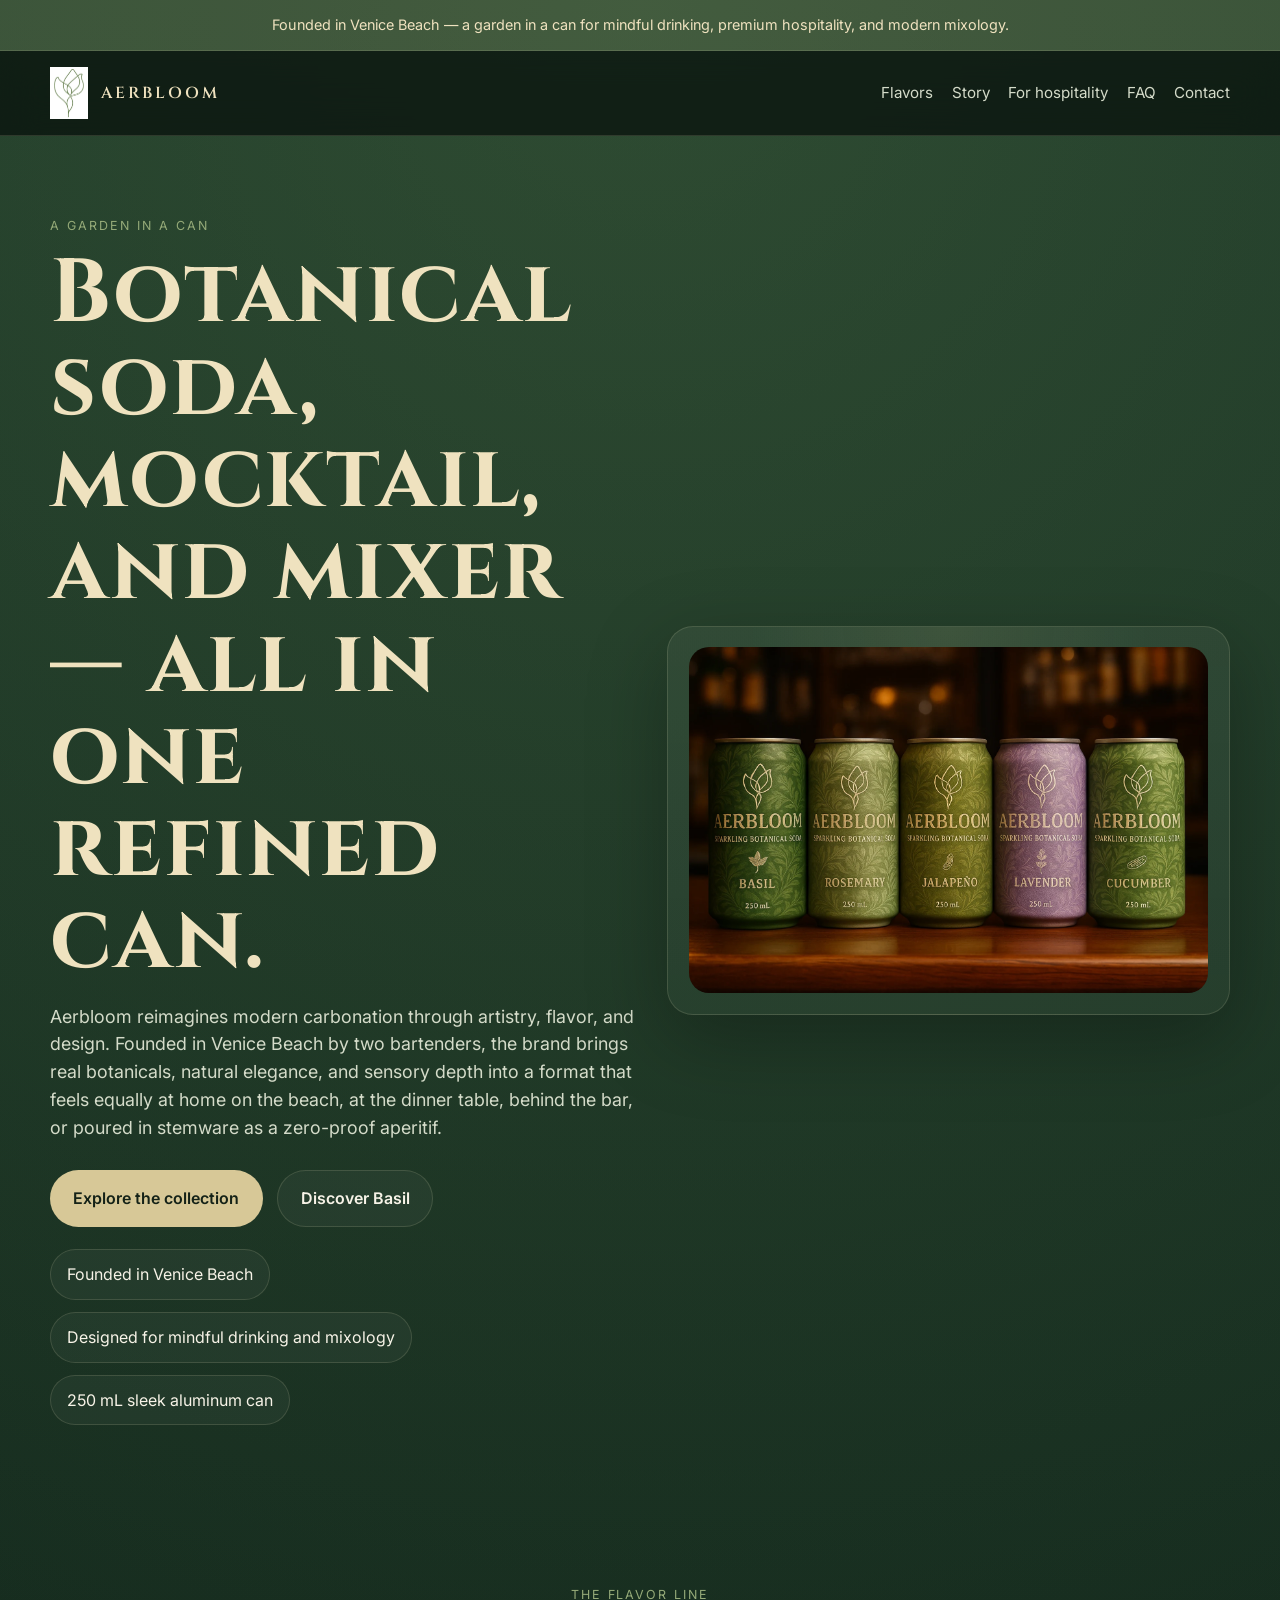
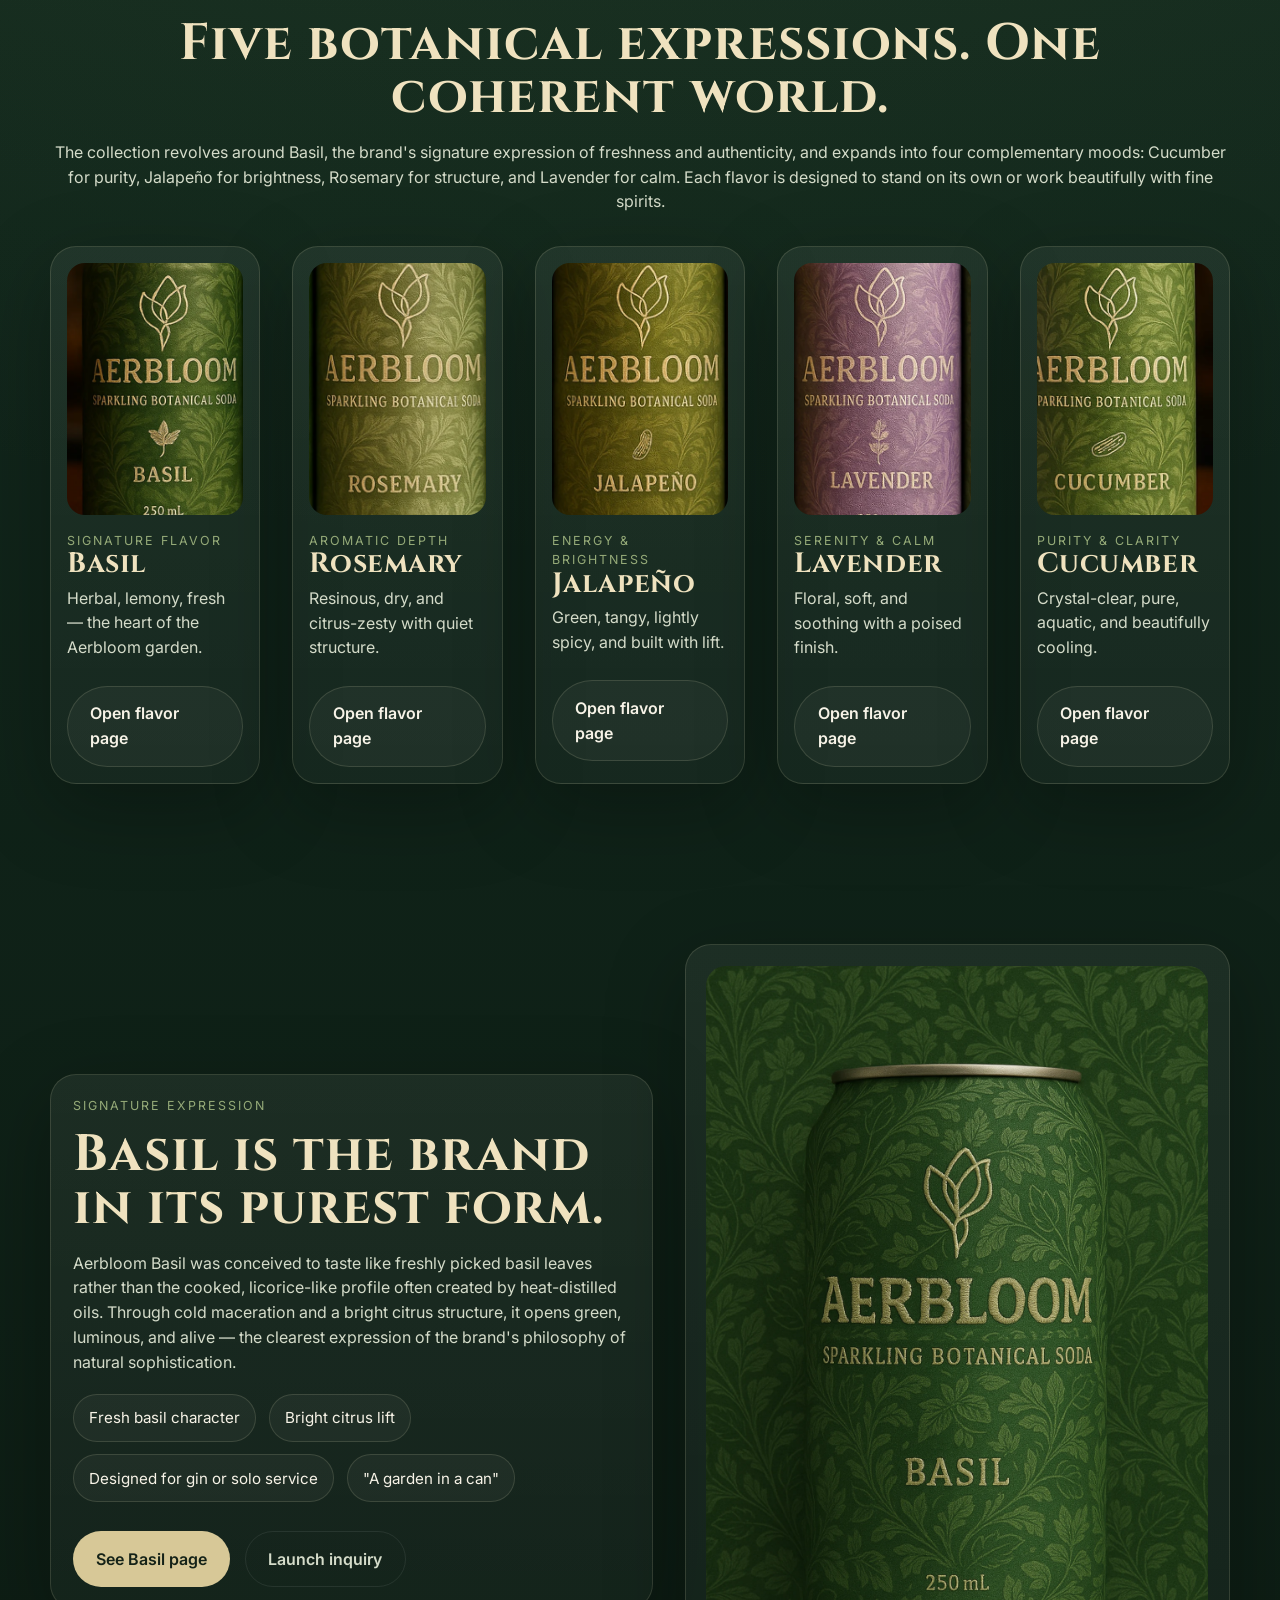
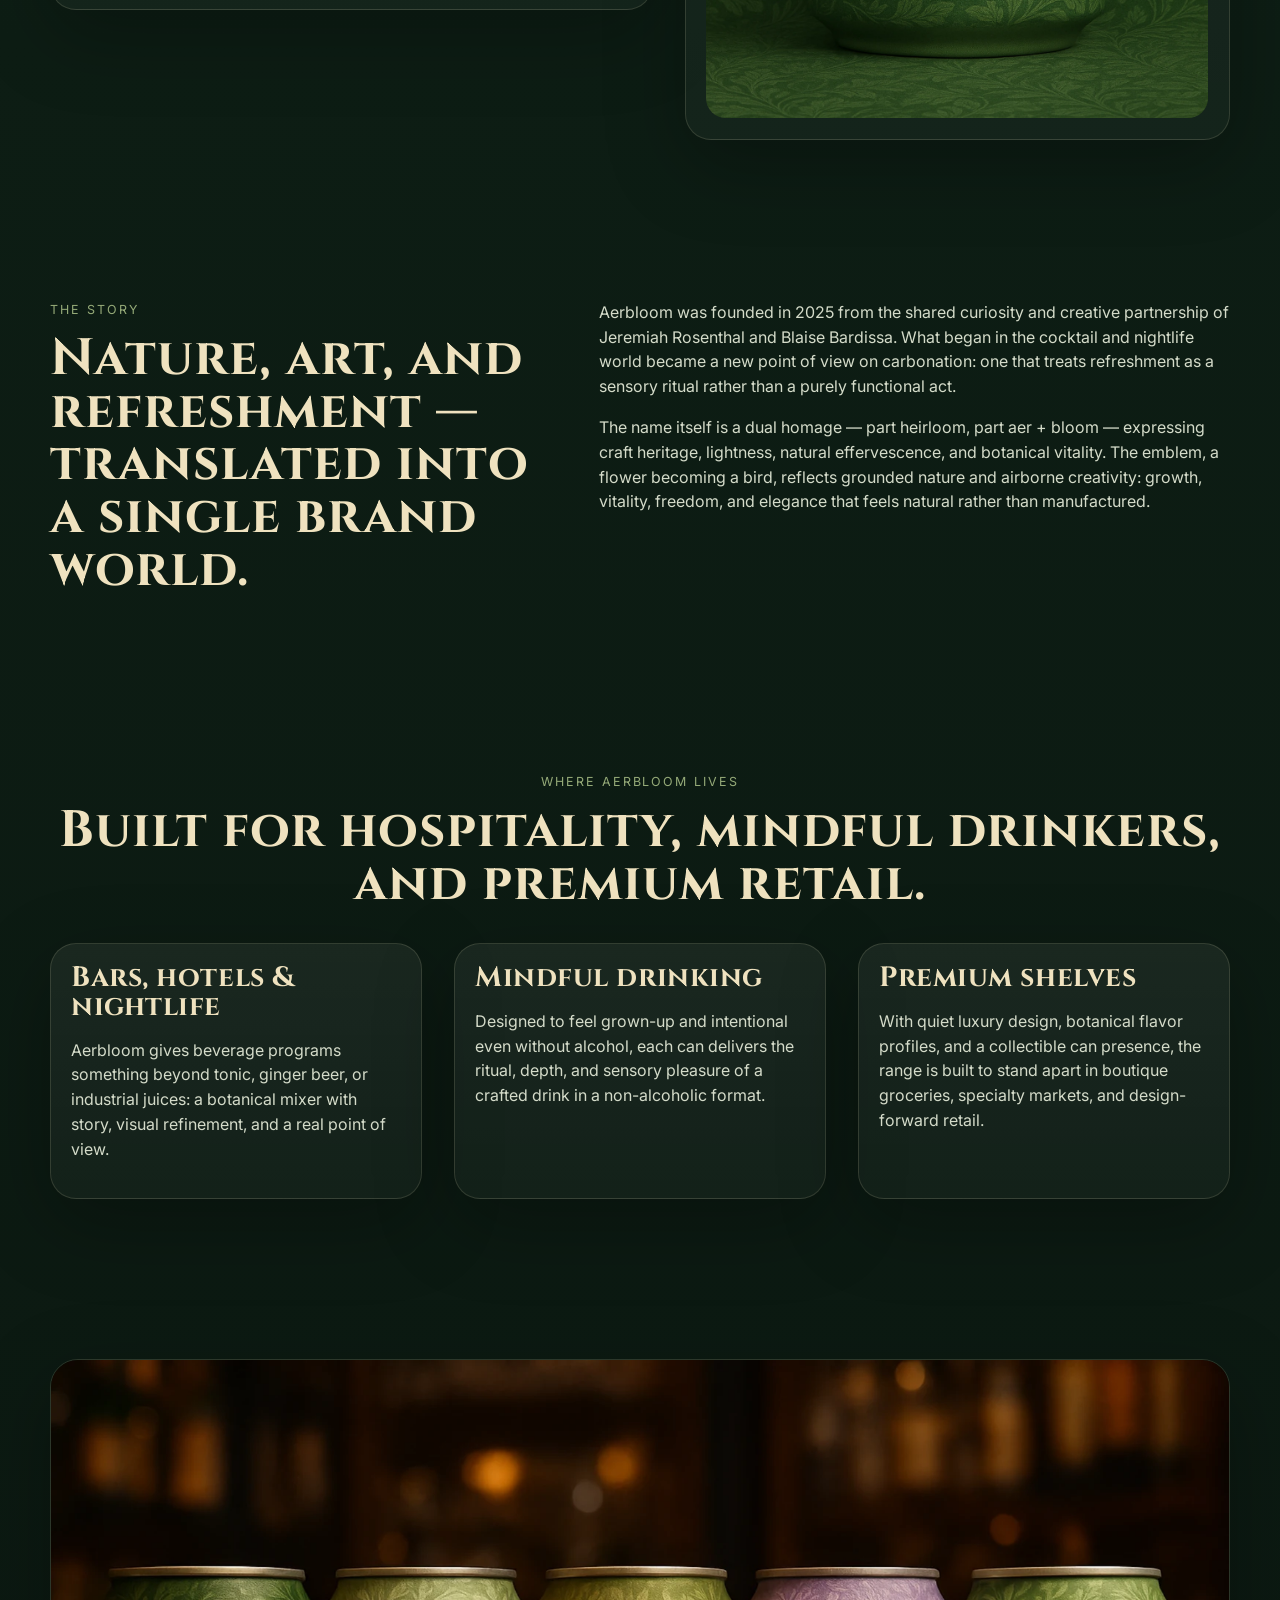
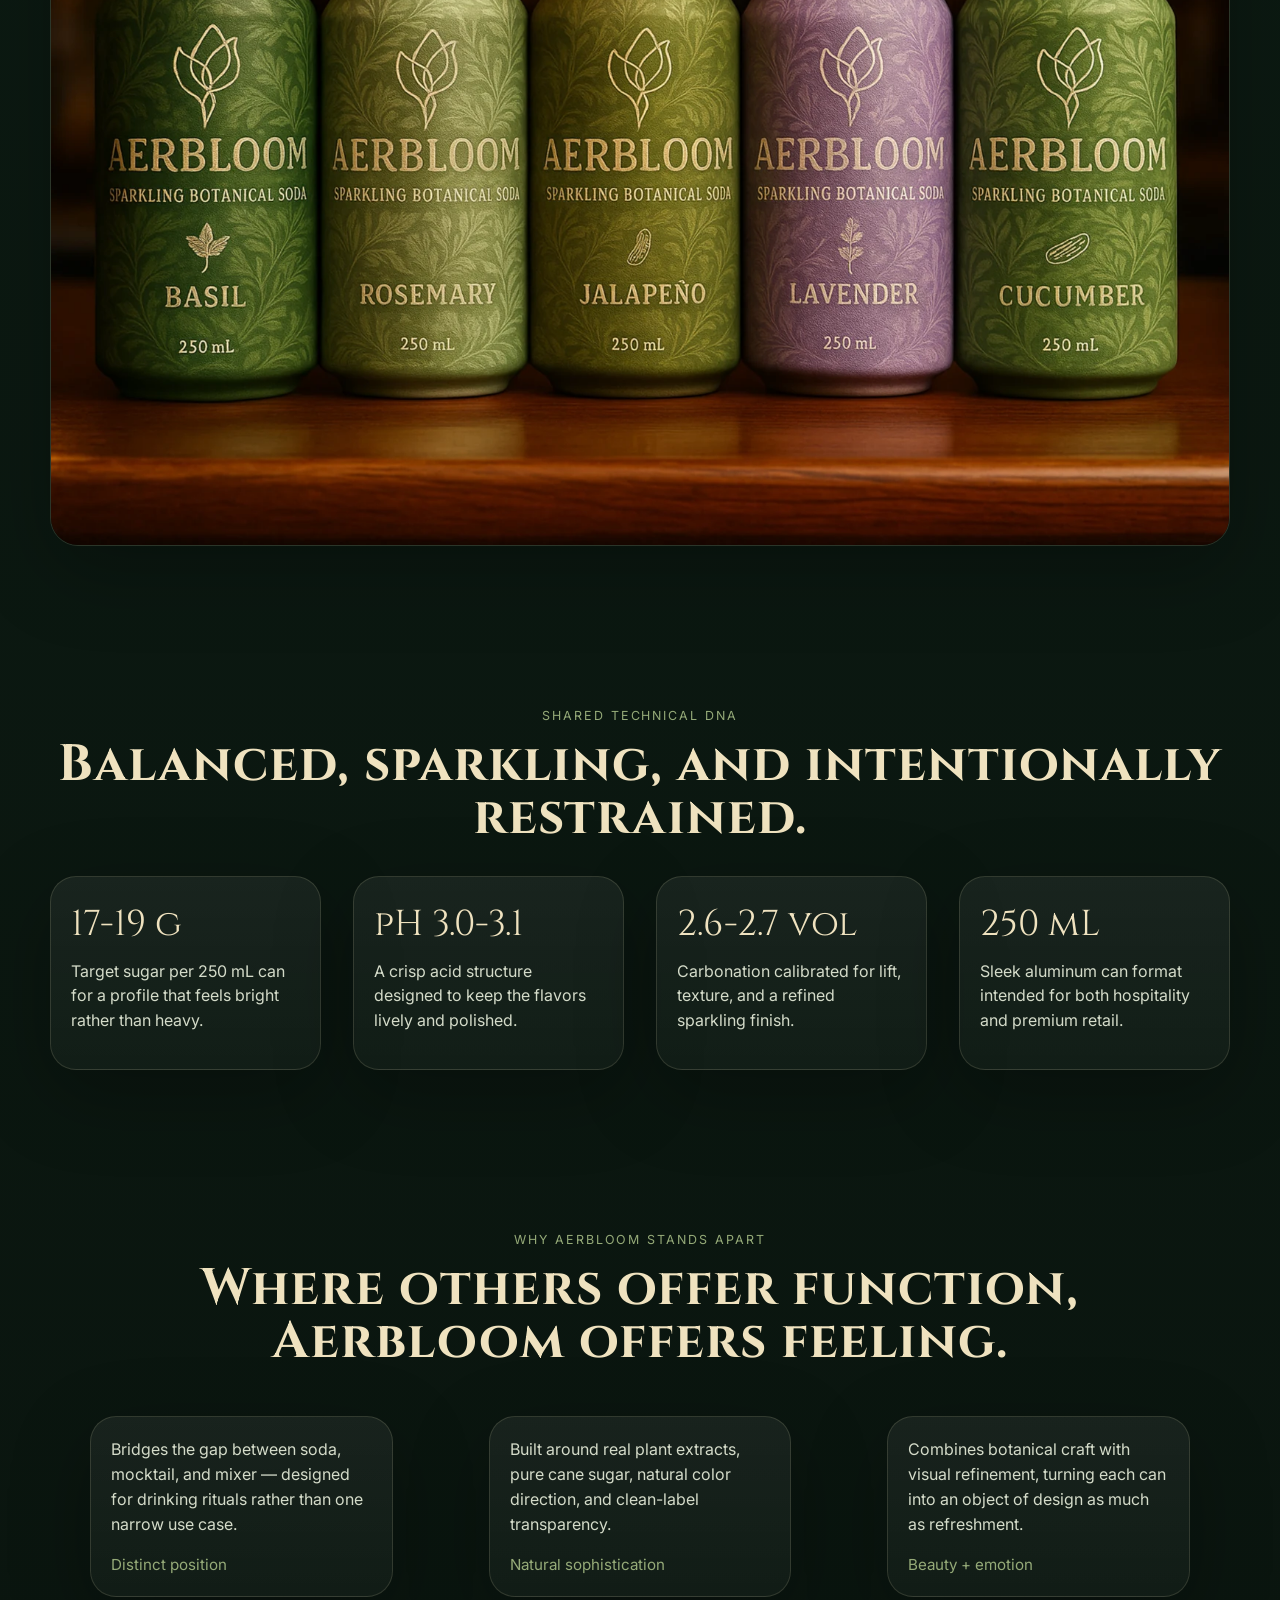
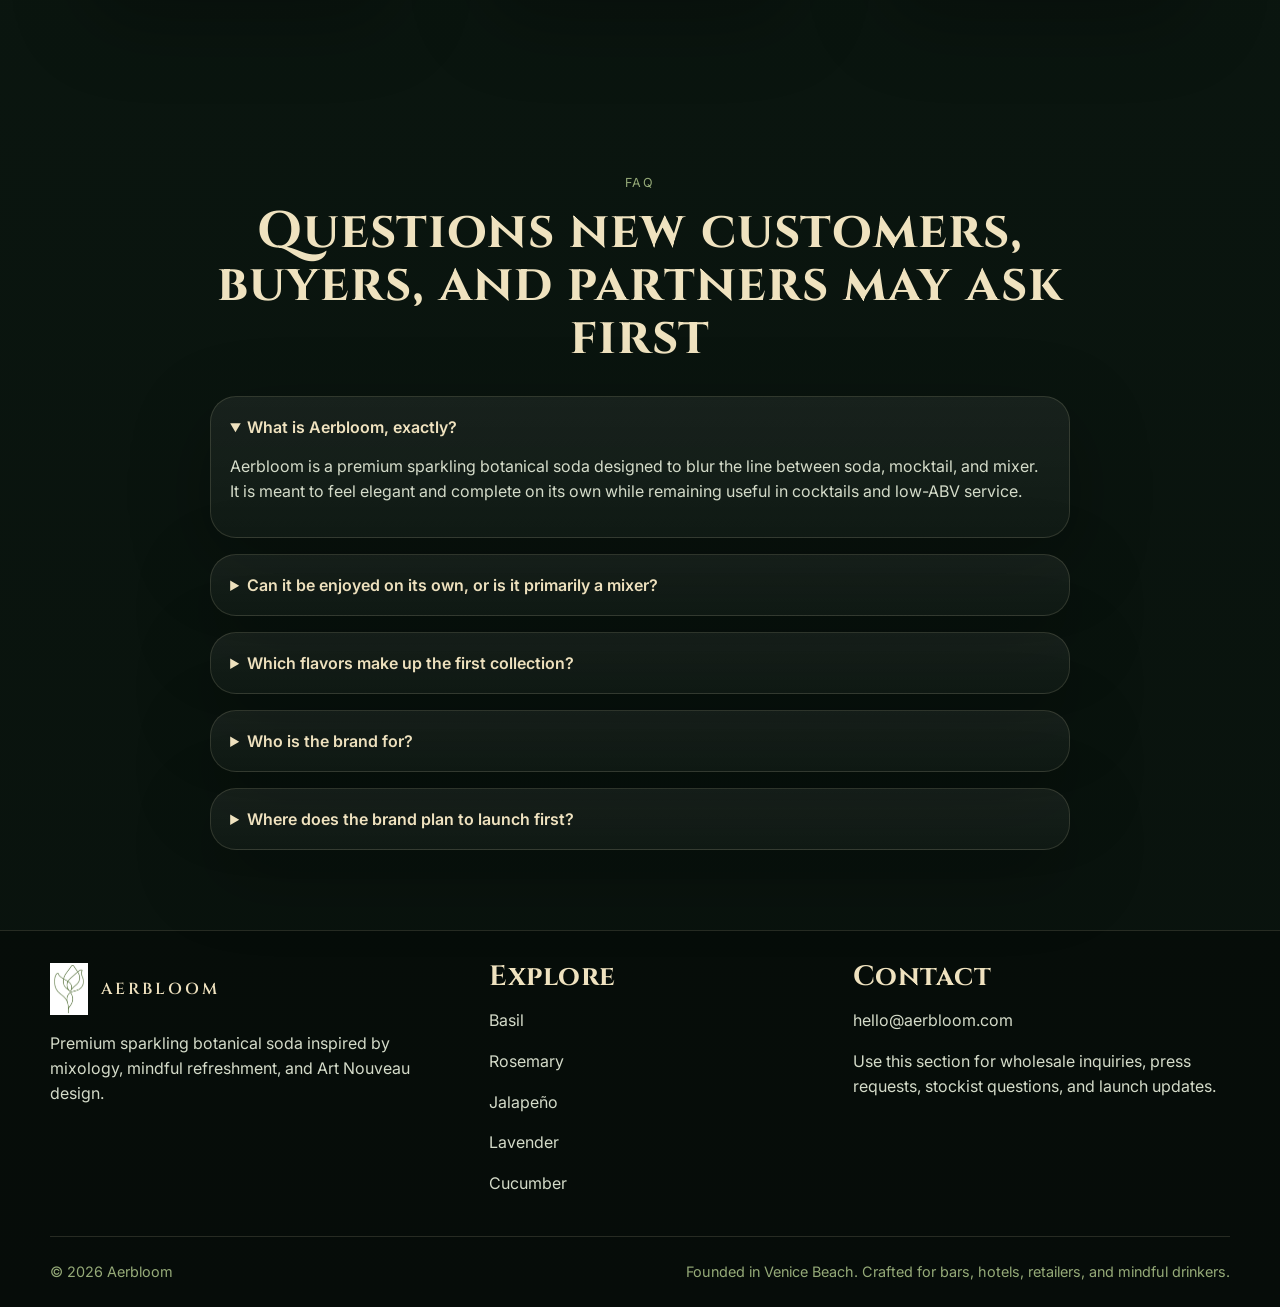
==== index.html @ cdc73c89 "Add files via upload" ====
<!DOCTYPE html>
<html lang="en">
<head>

  <meta charset="UTF-8" />
  <meta name="viewport" content="width=device-width, initial-scale=1.0" />
  <meta property="og:type" content="website" />
  <link rel="preconnect" href="https://fonts.googleapis.com">
  <link rel="preconnect" href="https://fonts.gstatic.com" crossorigin>
  <link href="https://fonts.googleapis.com/css2?family=Cinzel:wght@500;600;700&family=Inter:wght@400;500;600;700&display=swap" rel="stylesheet">
  <link rel="stylesheet" href="styles.css" />

  <title>Aerbloom — Premium Sparkling Botanical Soda</title>
  <meta name="description" content="Aerbloom is a premium botanical soda brand founded in Venice Beach, crafted to blur the line between soda, mocktail, and mixer." />
  <meta property="og:title" content="Aerbloom — Premium Sparkling Botanical Soda" />
  <meta property="og:description" content="A garden in a can: refined botanical soda for mindful drinking, elevated refreshment, and modern hospitality." />
  <meta property="og:image" content="assets/flavor-lineup.webp" />
</head>
<body>

<div class="announcement-bar">Founded in Venice Beach — a garden in a can for mindful drinking, premium hospitality, and modern mixology.</div>
<header class="site-header">
  <div class="container header-inner">
    <a class="brandmark" href="index.html" aria-label="Aerbloom home">
      <img src="assets/logo.webp" alt="Aerbloom logo" />
      <span>AERBLOOM</span>
    </a>
    <button class="mobile-toggle" aria-label="Open menu" aria-expanded="false">☰</button>
    <nav class="nav">
      <a href="index.html#collection">Flavors</a>
      <a href="index.html#story">Story</a>
      <a href="index.html#channels">For hospitality</a>
      <a href="index.html#faq">FAQ</a>
      <a href="index.html#contact">Contact</a>
    </nav>
  </div>
</header>

<main>
  <section class="hero-home section">
    <div class="container hero-home-grid">
      <div class="hero-copy">
        <p class="eyebrow">A Garden in a Can</p>
        <h1>Botanical soda, mocktail, and mixer — all in one refined can.</h1>
        <p class="lead">
          Aerbloom reimagines modern carbonation through artistry, flavor, and design. Founded in Venice Beach by two bartenders,
          the brand brings real botanicals, natural elegance, and sensory depth into a format that feels equally at home on the beach,
          at the dinner table, behind the bar, or poured in stemware as a zero-proof aperitif.
        </p>
        <div class="button-row">
          <a class="button button-primary" href="#collection">Explore the collection</a>
          <a class="button button-secondary" href="basil.html">Discover Basil</a>
        </div>
        <ul class="hero-pills">
          <li>Founded in Venice Beach</li>
          <li>Designed for mindful drinking and mixology</li>
          <li>250 mL sleek aluminum can</li>
        </ul>
      </div>
      <div class="image-shell soft">
        <img src="assets/flavor-lineup.webp" alt="Aerbloom can lineup" />
      </div>
    </div>
  </section>

  <section class="section" id="collection">
    <div class="container">
      <div class="section-heading center">
        <p class="eyebrow">The flavor line</p>
        <h2>Five botanical expressions. One coherent world.</h2>
        <p>
          The collection revolves around Basil, the brand's signature expression of freshness and authenticity, and expands into four complementary moods:
          Cucumber for purity, Jalapeño for brightness, Rosemary for structure, and Lavender for calm. Each flavor is designed to stand on its own or work beautifully with fine spirits.
        </p>
      </div>

      <div class="collection-grid">
        <article class="flavor-card">
          <img src="assets/basil-card.webp" alt="Aerbloom Basil can" />
          <div>
            <p class="kicker">Signature flavor</p>
            <h3>Basil</h3>
            <p>Herbal, lemony, fresh — the heart of the Aerbloom garden.</p>
          </div>
          <a class="button button-secondary" href="basil.html">Open flavor page</a>
        </article>
        <article class="flavor-card">
          <img src="assets/rosemary-card.webp" alt="Aerbloom Rosemary can" />
          <div>
            <p class="kicker">Aromatic depth</p>
            <h3>Rosemary</h3>
            <p>Resinous, dry, and citrus-zesty with quiet structure.</p>
          </div>
          <a class="button button-secondary" href="rosemary.html">Open flavor page</a>
        </article>
        <article class="flavor-card">
          <img src="assets/jalapeno-card.webp" alt="Aerbloom Jalapeño can" />
          <div>
            <p class="kicker">Energy & brightness</p>
            <h3>Jalapeño</h3>
            <p>Green, tangy, lightly spicy, and built with lift.</p>
          </div>
          <a class="button button-secondary" href="jalapeno.html">Open flavor page</a>
        </article>
        <article class="flavor-card">
          <img src="assets/lavender-card.webp" alt="Aerbloom Lavender can" />
          <div>
            <p class="kicker">Serenity & calm</p>
            <h3>Lavender</h3>
            <p>Floral, soft, and soothing with a poised finish.</p>
          </div>
          <a class="button button-secondary" href="lavender.html">Open flavor page</a>
        </article>
        <article class="flavor-card">
          <img src="assets/cucumber-card.webp" alt="Aerbloom Cucumber can" />
          <div>
            <p class="kicker">Purity & clarity</p>
            <h3>Cucumber</h3>
            <p>Crystal-clear, pure, aquatic, and beautifully cooling.</p>
          </div>
          <a class="button button-secondary" href="cucumber.html">Open flavor page</a>
        </article>
      </div>
    </div>
  </section>

  <section class="section">
    <div class="container showcase-grid">
      <div class="panel">
        <p class="eyebrow">Signature expression</p>
        <h2>Basil is the brand in its purest form.</h2>
        <p>
          Aerbloom Basil was conceived to taste like freshly picked basil leaves rather than the cooked, licorice-like profile often created by heat-distilled oils.
          Through cold maceration and a bright citrus structure, it opens green, luminous, and alive — the clearest expression of the brand's philosophy of natural sophistication.
        </p>
        <div class="inline-specs">
          <span>Fresh basil character</span>
          <span>Bright citrus lift</span>
          <span>Designed for gin or solo service</span>
          <span>"A garden in a can"</span>
        </div>
        <div class="button-row">
          <a class="button button-primary" href="basil.html">See Basil page</a>
          <a class="button button-tertiary" href="mailto:hello@aerbloom.com?subject=Aerbloom%20launch%20inquiry">Launch inquiry</a>
        </div>
      </div>
      <div class="image-shell">
        <img src="assets/basil-can.webp" alt="Aerbloom Basil can rendering" />
      </div>
    </div>
  </section>

  <section class="section" id="story">
    <div class="container story-grid">
      <div>
        <p class="eyebrow">The story</p>
        <h2>Nature, art, and refreshment — translated into a single brand world.</h2>
      </div>
      <div>
        <p>
          Aerbloom was founded in 2025 from the shared curiosity and creative partnership of Jeremiah Rosenthal and Blaise Bardissa.
          What began in the cocktail and nightlife world became a new point of view on carbonation: one that treats refreshment as a sensory ritual rather than a purely functional act.
        </p>
        <p>
          The name itself is a dual homage — part heirloom, part aer + bloom — expressing craft heritage, lightness, natural effervescence, and botanical vitality.
          The emblem, a flower becoming a bird, reflects grounded nature and airborne creativity: growth, vitality, freedom, and elegance that feels natural rather than manufactured.
        </p>
      </div>
    </div>
  </section>

  <section class="section" id="channels">
    <div class="container">
      <div class="section-heading center">
        <p class="eyebrow">Where Aerbloom lives</p>
        <h2>Built for hospitality, mindful drinkers, and premium retail.</h2>
      </div>
      <div class="callout-grid">
        <article class="note-card">
          <h3>Bars, hotels & nightlife</h3>
          <p>Aerbloom gives beverage programs something beyond tonic, ginger beer, or industrial juices: a botanical mixer with story, visual refinement, and a real point of view.</p>
        </article>
        <article class="note-card">
          <h3>Mindful drinking</h3>
          <p>Designed to feel grown-up and intentional even without alcohol, each can delivers the ritual, depth, and sensory pleasure of a crafted drink in a non-alcoholic format.</p>
        </article>
        <article class="note-card">
          <h3>Premium shelves</h3>
          <p>With quiet luxury design, botanical flavor profiles, and a collectible can presence, the range is built to stand apart in boutique groceries, specialty markets, and design-forward retail.</p>
        </article>
      </div>
    </div>
  </section>

  <section class="section">
    <div class="container">
      <div class="lineup-band">
        <img src="assets/flavor-lineup.webp" alt="Aerbloom lineup" />
      </div>
    </div>
  </section>

  <section class="section">
    <div class="container">
      <div class="section-heading center">
        <p class="eyebrow">Shared technical DNA</p>
        <h2>Balanced, sparkling, and intentionally restrained.</h2>
      </div>
      <div class="metrics-grid">
        <article class="metric-card">
          <span class="big">17-19 g</span>
          <p>Target sugar per 250 mL can for a profile that feels bright rather than heavy.</p>
        </article>
        <article class="metric-card">
          <span class="big">pH 3.0-3.1</span>
          <p>A crisp acid structure designed to keep the flavors lively and polished.</p>
        </article>
        <article class="metric-card">
          <span class="big">2.6-2.7 vol</span>
          <p>Carbonation calibrated for lift, texture, and a refined sparkling finish.</p>
        </article>
        <article class="metric-card">
          <span class="big">250 mL</span>
          <p>Sleek aluminum can format intended for both hospitality and premium retail.</p>
        </article>
      </div>
    </div>
  </section>

  <section class="section">
    <div class="container">
      <div class="section-heading center">
        <p class="eyebrow">Why Aerbloom stands apart</p>
        <h2>Where others offer function, Aerbloom offers feeling.</h2>
      </div>
      <div class="testimonial-grid">
        <blockquote class="quote-card">
          <p>Bridges the gap between soda, mocktail, and mixer — designed for drinking rituals rather than one narrow use case.</p>
          <footer>Distinct position</footer>
        </blockquote>
        <blockquote class="quote-card">
          <p>Built around real plant extracts, pure cane sugar, natural color direction, and clean-label transparency.</p>
          <footer>Natural sophistication</footer>
        </blockquote>
        <blockquote class="quote-card">
          <p>Combines botanical craft with visual refinement, turning each can into an object of design as much as refreshment.</p>
          <footer>Beauty + emotion</footer>
        </blockquote>
      </div>
    </div>
  </section>

  <section class="section" id="faq">
    <div class="container narrow">
      <div class="section-heading center">
        <p class="eyebrow">FAQ</p>
        <h2>Questions new customers, buyers, and partners may ask first</h2>
      </div>
      <div class="faq-list">
        <details open>
          <summary>What is Aerbloom, exactly?</summary>
          <p>Aerbloom is a premium sparkling botanical soda designed to blur the line between soda, mocktail, and mixer. It is meant to feel elegant and complete on its own while remaining useful in cocktails and low-ABV service.</p>
        </details>
        <details>
          <summary>Can it be enjoyed on its own, or is it primarily a mixer?</summary>
          <p>Both. The flavor line was intentionally developed for dual use: refreshing on its own as a grown-up soda and versatile enough to pair naturally with spirits in hospitality settings.</p>
        </details>
        <details>
          <summary>Which flavors make up the first collection?</summary>
          <p>The opening line centers on Basil and expands with Rosemary, Jalapeño, Lavender, and Cucumber — each one carrying a distinct mood while sharing the same botanical design language.</p>
        </details>
        <details>
          <summary>Who is the brand for?</summary>
          <p>Aerbloom was built for bars, hotels, restaurants, premium retailers, and consumers who want a non-alcoholic option with as much beauty, intention, and flavor depth as a crafted cocktail.</p>
        </details>
        <details>
          <summary>Where does the brand plan to launch first?</summary>
          <p>The initial focus is Los Angeles' coastal market — Venice, Santa Monica, and Marina del Rey — before expanding across California and then outward in a measured, hospitality-led way.</p>
        </details>
      </div>
    </div>
  </section>
</main>


<footer class="site-footer" id="contact">
  <div class="container footer-grid">
    <div>
      <a class="brandmark footer-brand" href="index.html">
        <img src="assets/logo.webp" alt="Aerbloom logo" />
        <span>AERBLOOM</span>
      </a>
      <p class="footer-copy">Premium sparkling botanical soda inspired by mixology, mindful refreshment, and Art Nouveau design.</p>
    </div>
    <div>
      <h3>Explore</h3>
      <p><a href="basil.html">Basil</a></p>
      <p><a href="rosemary.html">Rosemary</a></p>
      <p><a href="jalapeno.html">Jalapeño</a></p>
      <p><a href="lavender.html">Lavender</a></p>
      <p><a href="cucumber.html">Cucumber</a></p>
    </div>
    <div>
      <h3>Contact</h3>
      <p><a href="mailto:hello@aerbloom.com">hello@aerbloom.com</a></p>
      <p>Use this section for wholesale inquiries, press requests, stockist questions, and launch updates.</p>
    </div>
  </div>
  <div class="container footer-bottom">
    <span>© <span id="year"></span> Aerbloom</span>
    <span>Founded in Venice Beach. Crafted for bars, hotels, retailers, and mindful drinkers.</span>
  </div>
</footer>

<script src="script.js"></script>
</body>
</html>
---- styles.css ----
:root {
  --bg: #0d1d14;
  --bg-2: #163124;
  --bg-3: #1c3c2a;
  --surface: rgba(255, 255, 255, 0.05);
  --surface-2: rgba(255, 255, 255, 0.08);
  --line: rgba(227, 219, 183, 0.15);
  --gold: #d7c897;
  --gold-soft: #efe2bf;
  --text: #f7f3e7;
  --muted: #d4dbc9;
  --green-soft: #95aa78;
  --shadow: 0 24px 80px rgba(0, 0, 0, 0.28);
  --radius: 26px;
  --container: 1180px;
  --hero-glow: rgba(111, 146, 88, 0.28);
}

html { scroll-behavior: smooth; }
* { box-sizing: border-box; }
body {
  margin: 0;
  font-family: Inter, system-ui, -apple-system, BlinkMacSystemFont, "Segoe UI", sans-serif;
  color: var(--text);
  background:
    radial-gradient(circle at top, var(--hero-glow), transparent 28%),
    linear-gradient(180deg, var(--bg-2) 0%, var(--bg) 42%, #09120d 100%);
  line-height: 1.55;
}
img { display: block; max-width: 100%; }
a { color: inherit; text-decoration: none; }

.container {
  width: min(var(--container), calc(100% - 2rem));
  margin: 0 auto;
}
.narrow { width: min(860px, calc(100% - 2rem)); }
.section { padding: 5rem 0; }
.section-heading { margin-bottom: 2rem; }
.center { text-align: center; }
.eyebrow,
.kicker {
  text-transform: uppercase;
  letter-spacing: 0.16em;
  font-size: 0.78rem;
  color: var(--green-soft);
  margin: 0 0 0.85rem;
}
h1, h2, h3, h4 {
  font-family: "Cinzel", Georgia, serif;
  line-height: 1.03;
  letter-spacing: 0.02em;
  color: var(--gold-soft);
  margin: 0 0 1rem;
}
h1 { font-size: clamp(3.5rem, 7vw, 6rem); }
h2 { font-size: clamp(2.2rem, 4vw, 3.7rem); }
h3 { font-size: 1.75rem; }
h4 { font-size: 1.2rem; }
p { margin: 0 0 1rem; color: var(--muted); }
ul { padding-left: 1.2rem; }
li { color: var(--muted); }

.announcement-bar {
  background: rgba(215, 200, 151, 0.12);
  color: var(--gold-soft);
  text-align: center;
  padding: 0.85rem 1rem;
  border-bottom: 1px solid var(--line);
  font-size: 0.9rem;
}
.site-header {
  position: sticky;
  top: 0;
  z-index: 50;
  border-bottom: 1px solid var(--line);
  background: rgba(8, 16, 12, 0.72);
  backdrop-filter: blur(18px);
}
.header-inner {
  display: flex;
  align-items: center;
  justify-content: space-between;
  gap: 1rem;
  padding: 1rem 0;
}
.brandmark {
  display: inline-flex;
  align-items: center;
  gap: 0.8rem;
  color: var(--gold-soft);
  font-weight: 600;
  letter-spacing: 0.18em;
}
.brandmark span {
  font-family: "Cinzel", Georgia, serif;
  text-transform: uppercase;
  font-size: 1rem;
  line-height: 1;
}
.brandmark img {
  width: 38px;
  height: 52px;
  object-fit: contain;
}
.nav {
  display: flex;
  align-items: center;
  gap: 1.15rem;
}
.nav a {
  color: var(--muted);
  font-size: 0.95rem;
}
.nav a:hover { color: var(--gold-soft); }
.mobile-toggle {
  display: none;
  background: transparent;
  border: 1px solid var(--line);
  color: var(--gold-soft);
  border-radius: 999px;
  padding: 0.55rem 0.85rem;
  font-size: 1rem;
}

.button {
  display: inline-flex;
  align-items: center;
  justify-content: center;
  padding: 0.92rem 1.4rem;
  min-height: 48px;
  border-radius: 999px;
  font-weight: 600;
  border: 1px solid transparent;
  transition: transform 160ms ease, background 160ms ease, border-color 160ms ease;
}
.button:hover { transform: translateY(-1px); }
.button-primary {
  background: var(--gold);
  color: #142217;
}
.button-secondary {
  background: rgba(255,255,255,0.04);
  border-color: var(--line);
  color: var(--text);
}
.button-tertiary {
  background: transparent;
  border-color: rgba(255,255,255,0.08);
  color: var(--muted);
}
.button-row {
  display: flex;
  flex-wrap: wrap;
  gap: 0.9rem;
  margin-top: 1.8rem;
}

.hero-home {
  min-height: calc(100vh - 134px);
  display: grid;
  align-items: center;
}
.hero-home-grid,
.split-grid,
.story-grid,
.footer-grid,
.flavor-hero-grid,
.callout-grid,
.collection-grid,
.metrics-grid,
.detail-grid,
.ritual-grid {
  display: grid;
  gap: 2rem;
}
.hero-home-grid {
  grid-template-columns: 1.02fr 0.98fr;
  align-items: center;
}
.hero-copy .lead {
  font-size: 1.12rem;
  max-width: 45rem;
}
.hero-pills {
  list-style: none;
  padding: 0;
  margin: 1.4rem 0 0;
  display: flex;
  flex-wrap: wrap;
  gap: 0.75rem;
}
.hero-pills li {
  padding: 0.75rem 1rem;
  border-radius: 999px;
  border: 1px solid var(--line);
  background: rgba(255,255,255,0.04);
  color: var(--text);
  list-style: none;
}
.image-shell,
.panel,
.flavor-card,
.metric-card,
.quote-card,
.faq-list details,
.note-card,
.ritual-card,
.tone-card,
.collection-promo,
.flavor-summary-card {
  border: 1px solid var(--line);
  background: linear-gradient(180deg, rgba(255,255,255,0.06), rgba(255,255,255,0.03));
  box-shadow: var(--shadow);
  border-radius: var(--radius);
}
.image-shell { padding: 1.3rem; }
.image-shell img { margin: 0 auto; border-radius: 20px; }
.image-shell.soft {
  background:
    radial-gradient(circle at top, rgba(226, 205, 140, 0.08), transparent 42%),
    linear-gradient(180deg, rgba(255,255,255,0.05), rgba(255,255,255,0.03));
}
.collection-grid { grid-template-columns: repeat(5, 1fr); }
.flavor-card {
  padding: 1rem;
  display: flex;
  flex-direction: column;
  gap: 1rem;
}
.flavor-card img {
  width: 100%;
  aspect-ratio: 7 / 10;
  object-fit: cover;
  border-radius: 18px;
}
.flavor-card h3 { margin-bottom: 0.4rem; }
.flavor-card p { margin-bottom: 0; }
.flavor-card .button { width: 100%; margin-top: 0.6rem; }

.showcase-grid {
  display: grid;
  grid-template-columns: 1.05fr 0.95fr;
  gap: 2rem;
  align-items: center;
}
.inline-specs {
  display: flex;
  flex-wrap: wrap;
  gap: 0.8rem;
  margin-top: 1.2rem;
}
.inline-specs span {
  border: 1px solid var(--line);
  border-radius: 999px;
  padding: 0.7rem 0.95rem;
  background: rgba(255,255,255,0.04);
  color: var(--text);
  font-size: 0.95rem;
}
.panel { padding: 1.35rem; }

.lineup-band {
  overflow: hidden;
  border-radius: 28px;
  border: 1px solid var(--line);
  box-shadow: var(--shadow);
}
.lineup-band img {
  width: 100%;
  height: auto;
}
.story-grid {
  grid-template-columns: 0.9fr 1.1fr;
}
.callout-grid {
  grid-template-columns: repeat(3, 1fr);
}
.note-card,
.metric-card,
.quote-card,
.ritual-card,
.tone-card,
.flavor-summary-card { padding: 1.25rem; }

.metrics-grid {
  grid-template-columns: repeat(4, 1fr);
}
.metric-card .big {
  font-size: 2.25rem;
  color: var(--gold-soft);
  font-family: "Cinzel", Georgia, serif;
  display: block;
  margin-bottom: 0.35rem;
}
.testimonial-grid {
  display: grid;
  grid-template-columns: repeat(3, 1fr);
  gap: 1rem;
}
.quote-card footer {
  margin-top: 1rem;
  color: var(--green-soft);
  font-size: 0.95rem;
}

.faq-list { display: grid; gap: 1rem; }
.faq-list details { padding: 1.1rem 1.2rem; }
.faq-list summary {
  cursor: pointer;
  color: var(--gold-soft);
  font-weight: 600;
}
.faq-list details p { margin-top: 0.9rem; }

.site-footer {
  padding: 2rem 0 1.5rem;
  border-top: 1px solid var(--line);
  background: rgba(5, 10, 8, 0.7);
}
.footer-grid {
  grid-template-columns: 1.1fr 0.9fr 1fr;
  gap: 1.5rem;
}
.footer-brand { margin-bottom: 1rem; }
.footer-copy { max-width: 30rem; }
.footer-bottom {
  margin-top: 1.5rem;
  padding-top: 1.5rem;
  border-top: 1px solid var(--line);
  display: flex;
  justify-content: space-between;
  gap: 1rem;
  color: var(--green-soft);
  font-size: 0.9rem;
}

.flavor-hero {
  padding-top: 3rem;
}
.flavor-hero-grid {
  grid-template-columns: 0.96fr 1.04fr;
  align-items: center;
}
.flavor-hero-copy .lead { font-size: 1.08rem; }
.breadcrumbs {
  display: inline-flex;
  gap: 0.6rem;
  color: var(--green-soft);
  font-size: 0.9rem;
  margin-bottom: 1rem;
}
.breadcrumbs a:hover { color: var(--gold-soft); }

.stats-row {
  display: flex;
  flex-wrap: wrap;
  gap: 0.8rem;
  margin: 1.4rem 0;
}
.stats-row span {
  padding: 0.7rem 0.95rem;
  border-radius: 999px;
  border: 1px solid var(--line);
  background: rgba(255,255,255,0.04);
}
.detail-grid {
  grid-template-columns: repeat(2, 1fr);
}
.ritual-grid {
  grid-template-columns: repeat(3, 1fr);
}
.collection-promo {
  padding: 1.5rem;
  display: grid;
  grid-template-columns: 0.95fr 1.05fr;
  gap: 1.5rem;
  align-items: center;
}
.collection-promo img {
  width: 100%;
  border-radius: 20px;
}
.back-link {
  display: inline-flex;
  align-items: center;
  gap: 0.5rem;
  color: var(--green-soft);
  margin-bottom: 1rem;
}

.flavor-basil {
  --hero-glow: rgba(102, 141, 82, 0.24);
}
.flavor-rosemary {
  --hero-glow: rgba(153, 168, 123, 0.24);
}
.flavor-jalapeno {
  --hero-glow: rgba(151, 167, 69, 0.26);
}
.flavor-lavender {
  --hero-glow: rgba(161, 120, 174, 0.24);
}
.flavor-cucumber {
  --hero-glow: rgba(160, 177, 118, 0.24);
}

@media (max-width: 1100px) {
  .collection-grid { grid-template-columns: repeat(3, 1fr); }
  .hero-home-grid,
  .showcase-grid,
  .story-grid,
  .flavor-hero-grid,
  .collection-promo,
  .footer-grid {
    grid-template-columns: 1fr;
  }
  .metrics-grid { grid-template-columns: repeat(2, 1fr); }
  .callout-grid, .testimonial-grid, .ritual-grid { grid-template-columns: 1fr; }
}
@media (max-width: 900px) {
  .detail-grid { grid-template-columns: 1fr; }
}
@media (max-width: 720px) {
  .section { padding: 4rem 0; }
  .mobile-toggle { display: inline-flex; }
  .nav {
    position: absolute;
    top: calc(100% + 1px);
    left: 1rem;
    right: 1rem;
    flex-direction: column;
    align-items: flex-start;
    gap: 0.9rem;
    display: none;
    padding: 1rem;
    border: 1px solid var(--line);
    border-radius: 20px;
    background: rgba(8, 16, 12, 0.98);
  }
  .nav.open { display: flex; }
  .collection-grid,
  .metrics-grid { grid-template-columns: 1fr; }
  .brandmark span { font-size: 0.95rem; }
  .footer-bottom { flex-direction: column; }
}
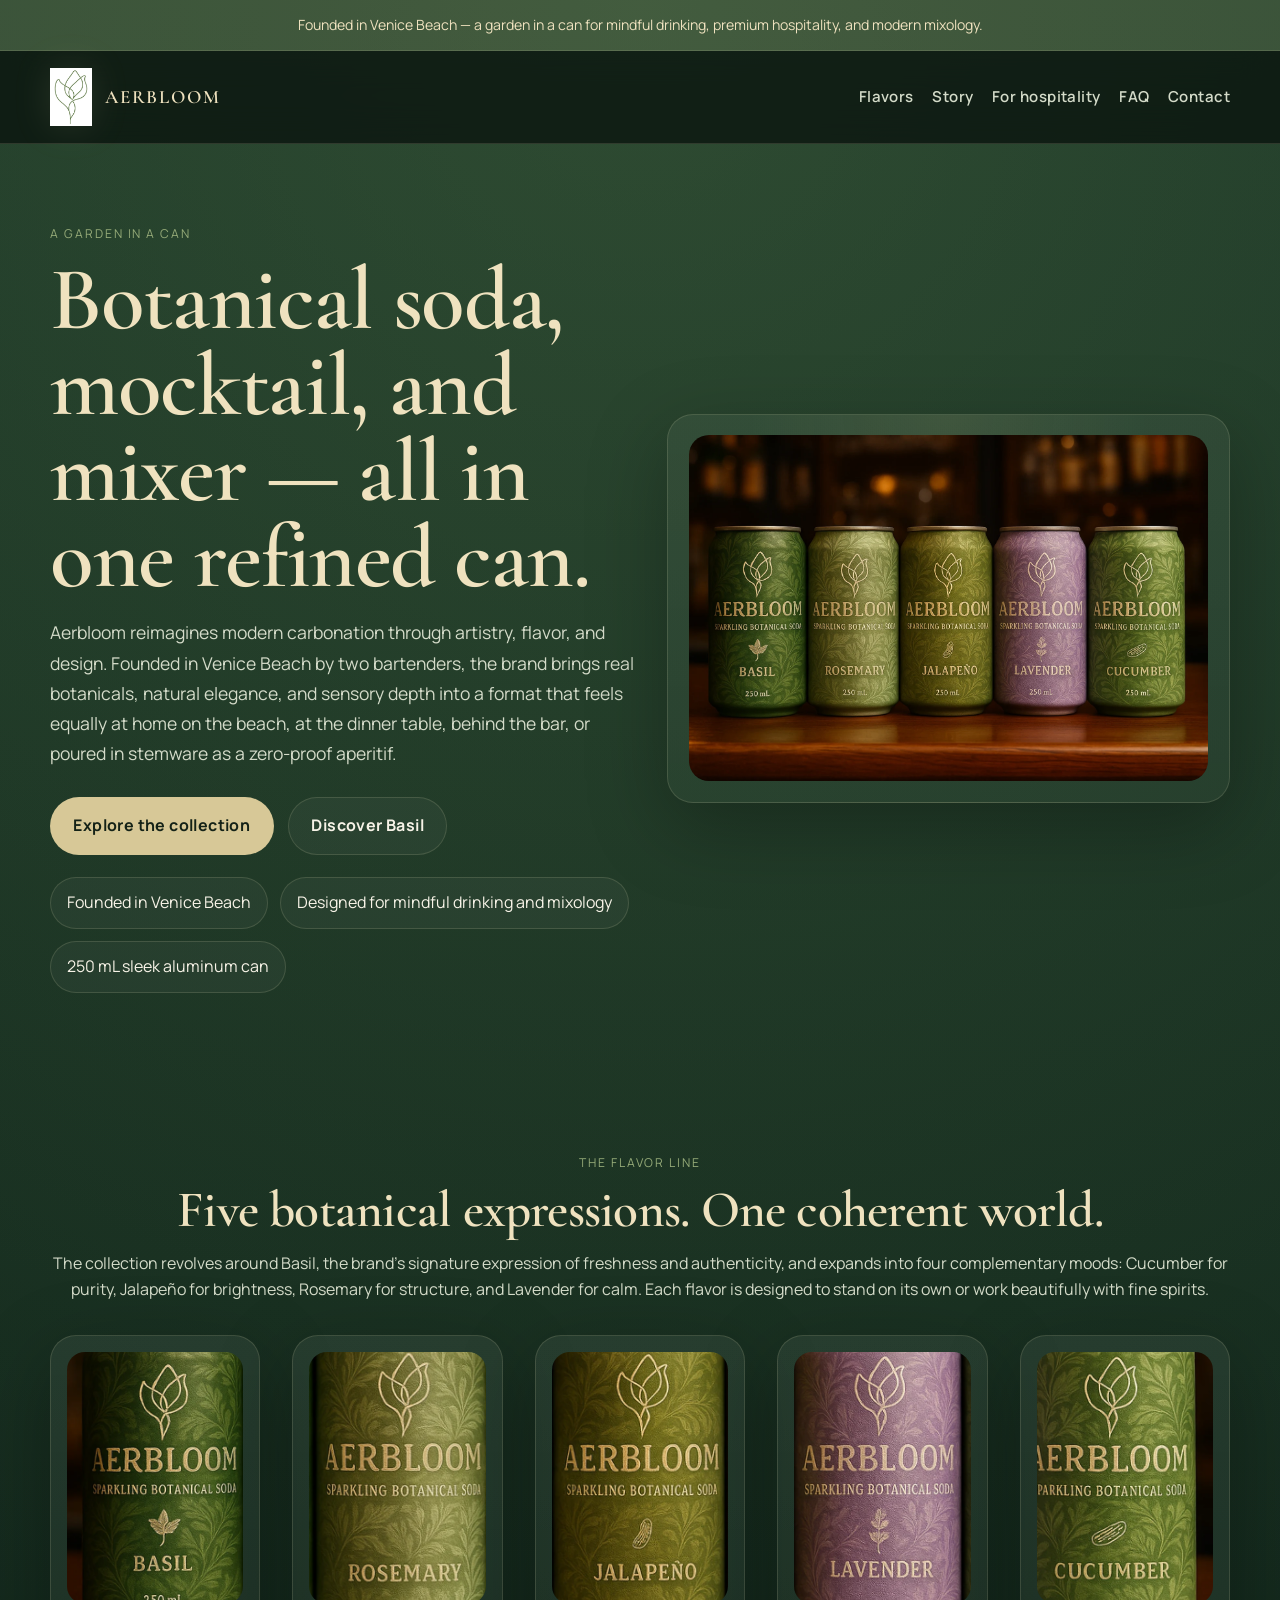
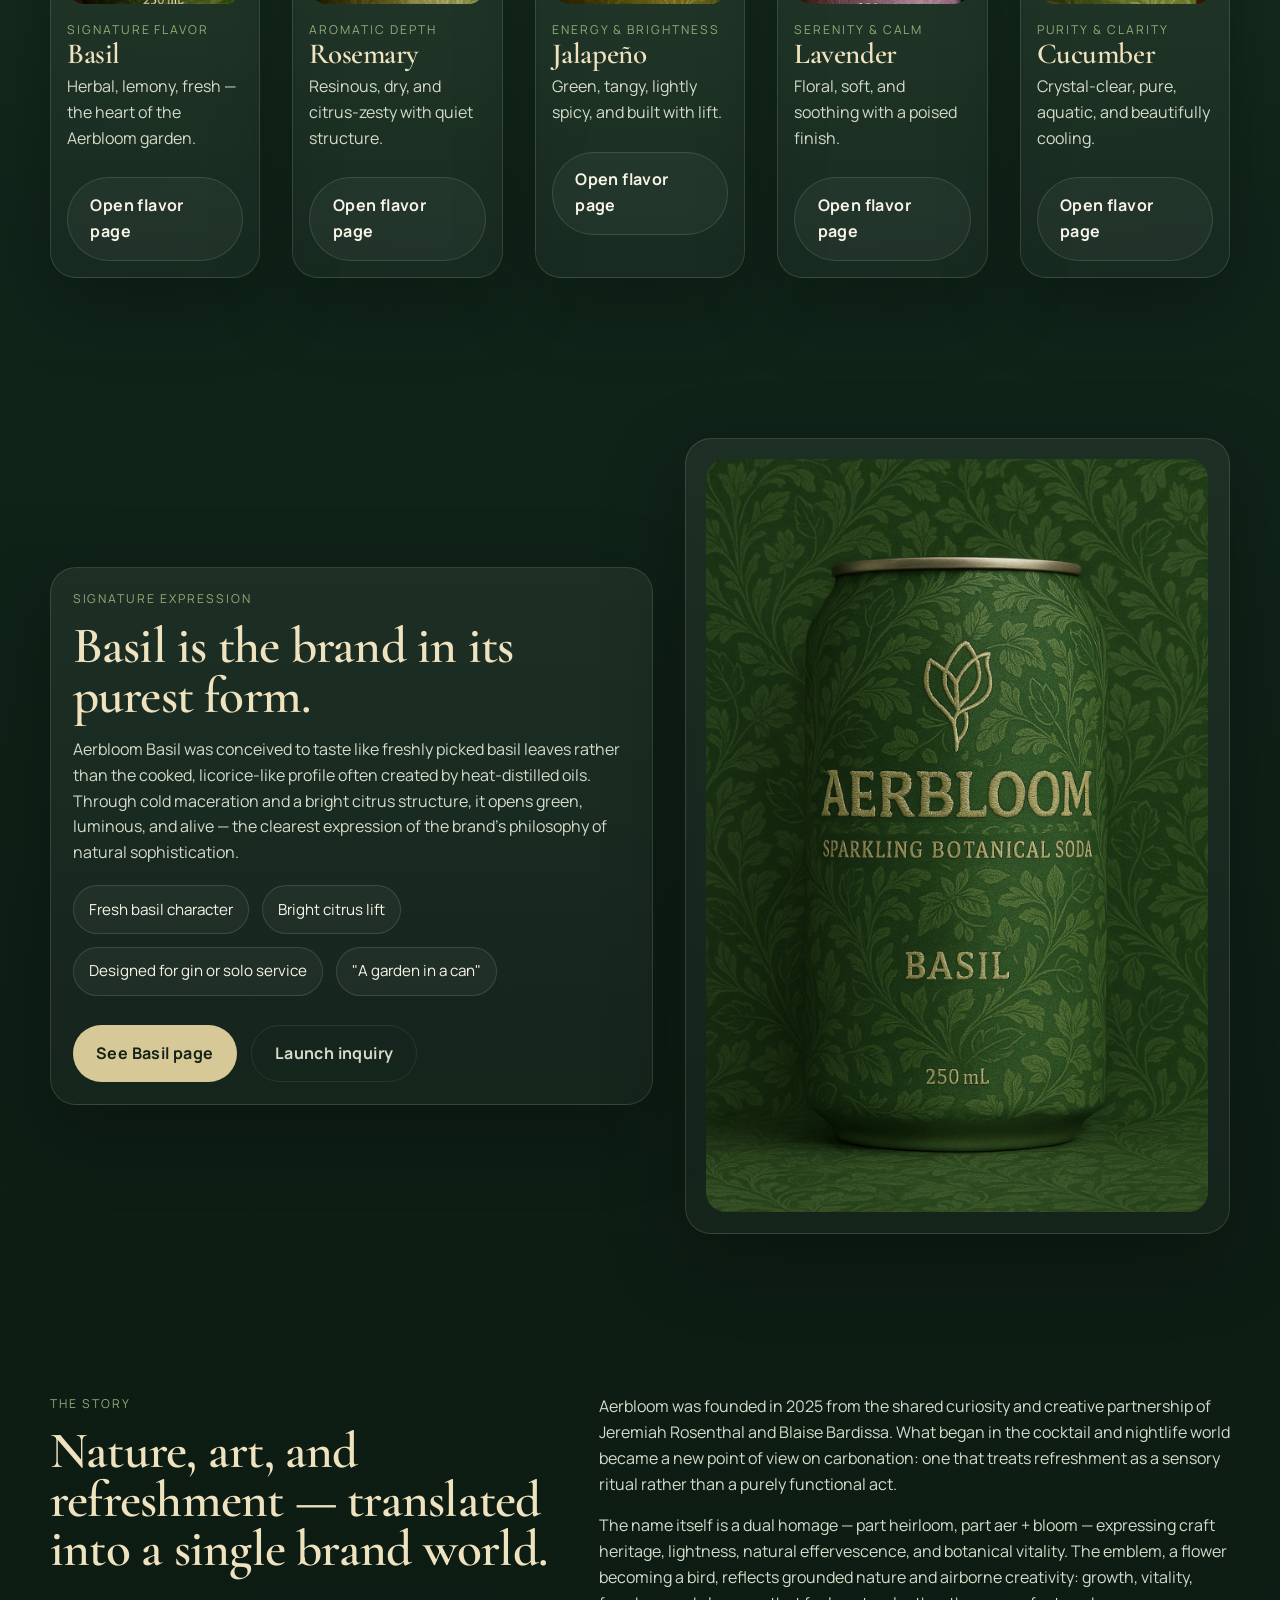
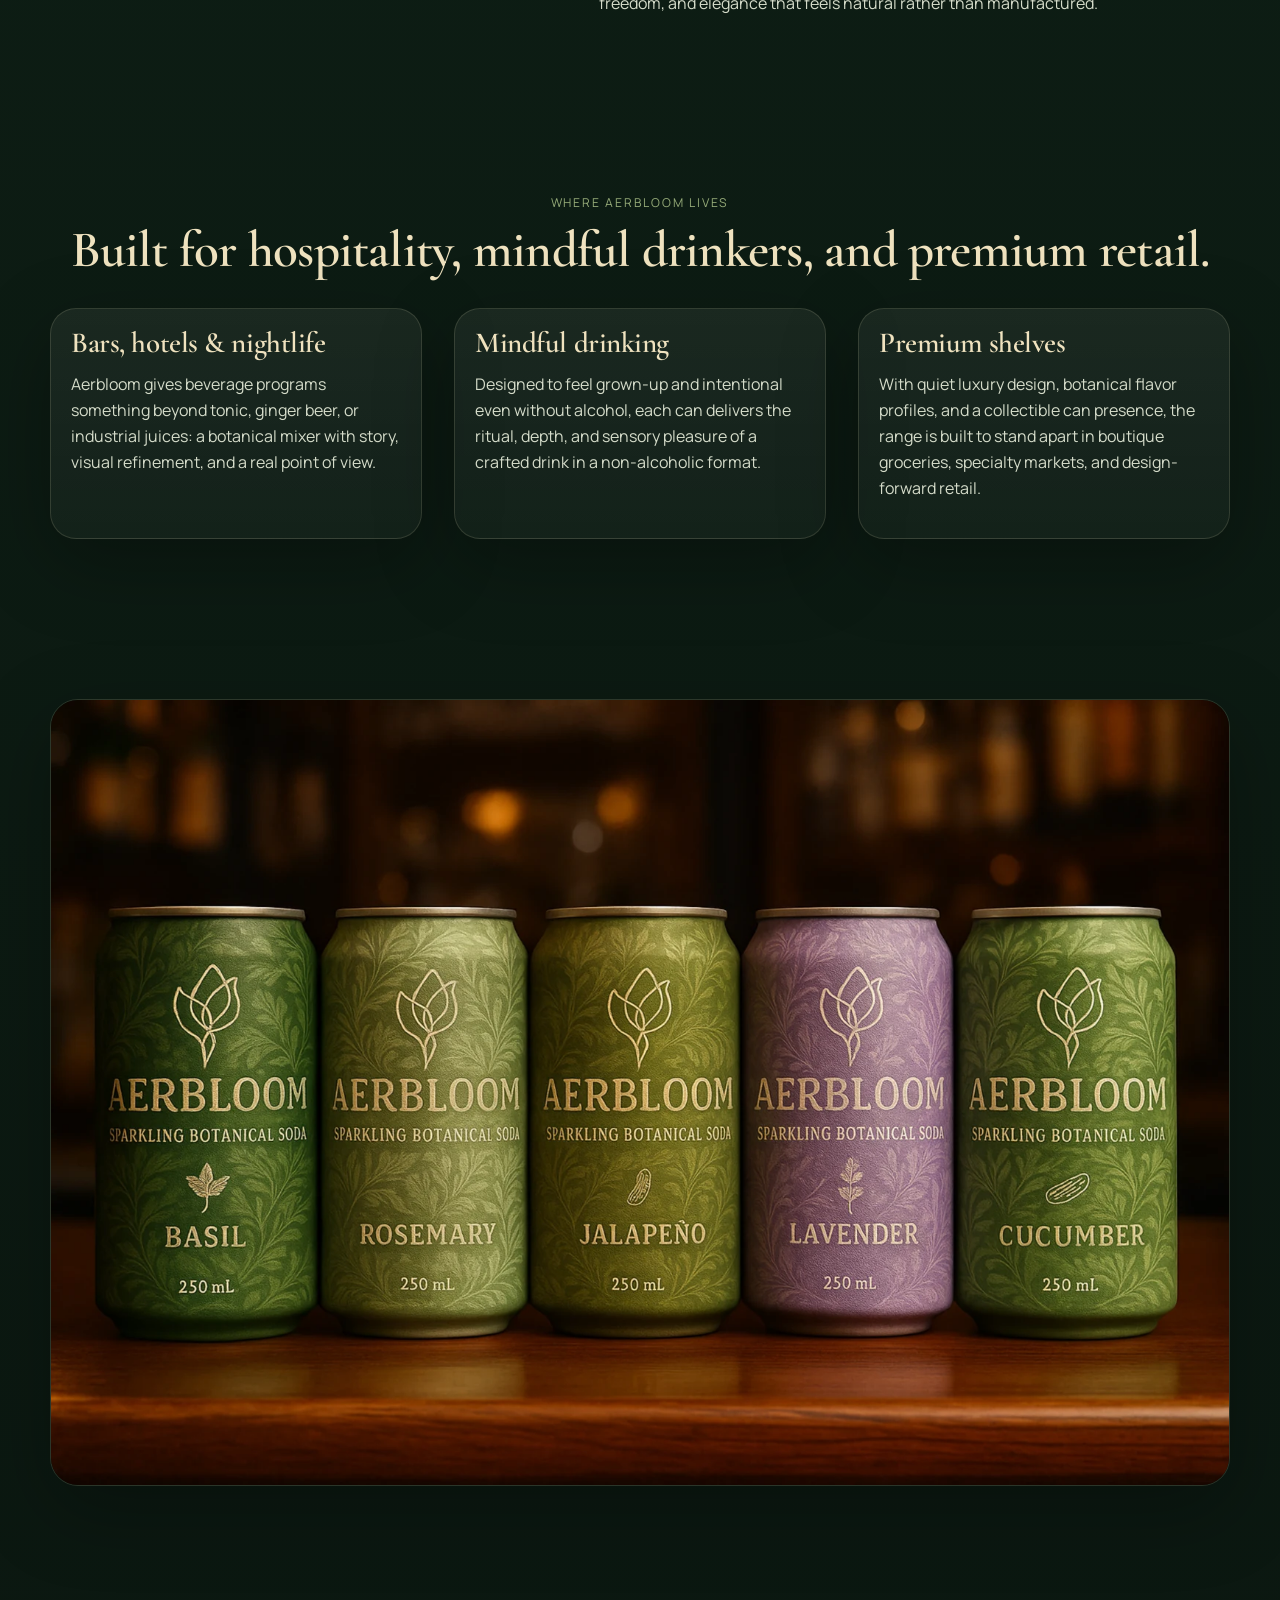
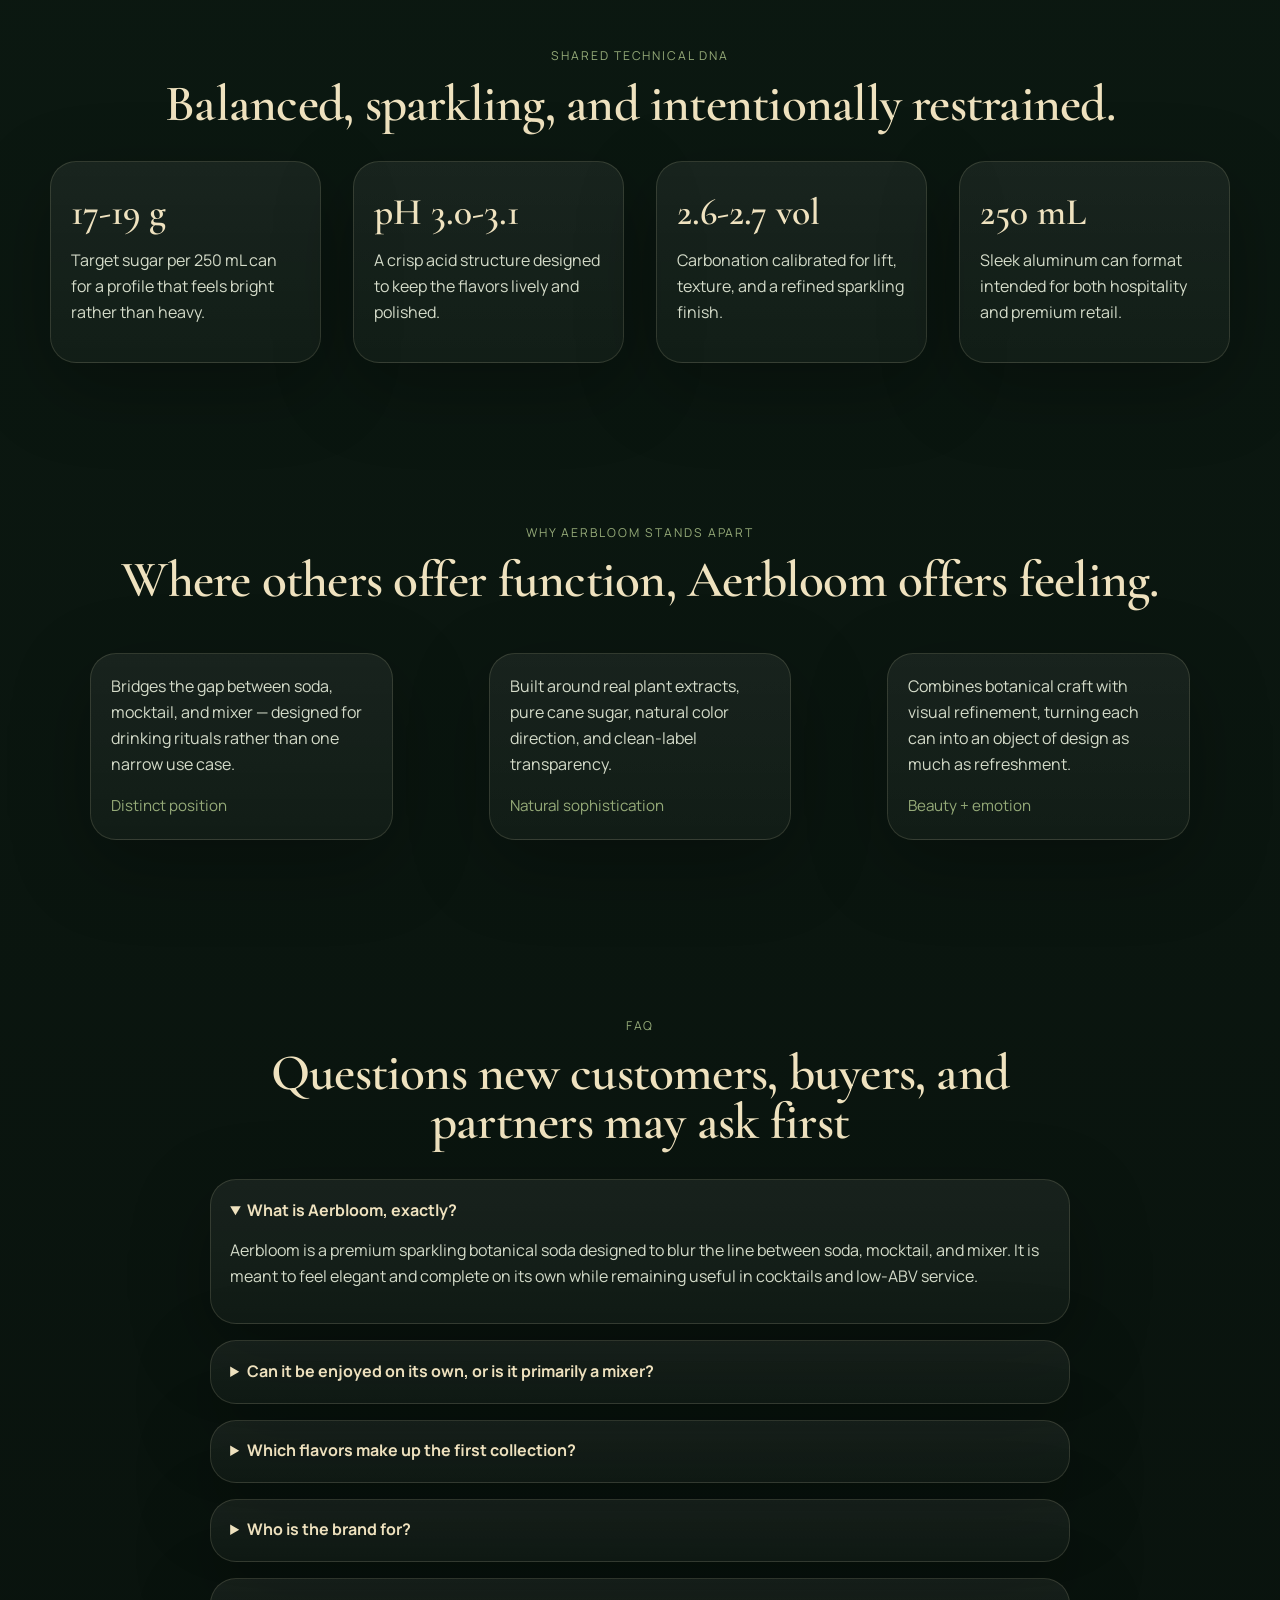
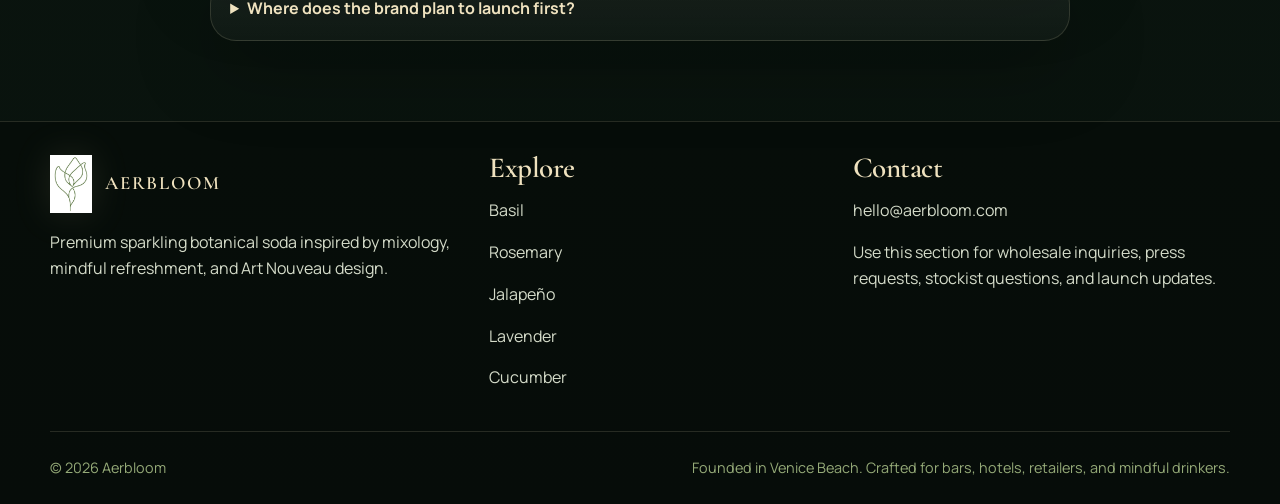
==== commit aaca01be: "Add files via upload" ====
--- a/index.html
+++ b/index.html
@@ -7,7 +7,7 @@
   <meta property="og:type" content="website" />
   <link rel="preconnect" href="https://fonts.googleapis.com">
   <link rel="preconnect" href="https://fonts.gstatic.com" crossorigin>
-  <link href="https://fonts.googleapis.com/css2?family=Cinzel:wght@500;600;700&family=Inter:wght@400;500;600;700&display=swap" rel="stylesheet">
+  <link href="https://fonts.googleapis.com/css2?family=Cormorant+Garamond:wght@500;600;700&family=Manrope:wght@400;500;600;700;800&display=swap" rel="stylesheet">
   <link rel="stylesheet" href="styles.css" />
 
   <title>Aerbloom — Premium Sparkling Botanical Soda</title>
--- a/styles.css
+++ b/styles.css
@@ -21,15 +21,34 @@
 * { box-sizing: border-box; }
 body {
   margin: 0;
-  font-family: Inter, system-ui, -apple-system, BlinkMacSystemFont, "Segoe UI", sans-serif;
+  font-family: "Manrope", system-ui, -apple-system, BlinkMacSystemFont, "Segoe UI", sans-serif;
   color: var(--text);
   background:
     radial-gradient(circle at top, var(--hero-glow), transparent 28%),
     linear-gradient(180deg, var(--bg-2) 0%, var(--bg) 42%, #09120d 100%);
-  line-height: 1.55;
+  line-height: 1.62;
 }
 img { display: block; max-width: 100%; }
 a { color: inherit; text-decoration: none; }
+
+body {
+  -webkit-font-smoothing: antialiased;
+  text-rendering: optimizeLegibility;
+}
+
+.announcement-bar,
+.nav a,
+.button,
+.hero-pills li,
+.inline-specs span,
+.stats-row span,
+.footer-bottom,
+.quote-card footer,
+.breadcrumbs,
+.back-link {
+  font-family: "Manrope", system-ui, sans-serif;
+}
+
 
 .container {
   width: min(var(--container), calc(100% - 2rem));
@@ -43,21 +62,21 @@
 .kicker {
   text-transform: uppercase;
   letter-spacing: 0.16em;
-  font-size: 0.78rem;
+  font-size: 0.76rem;
   color: var(--green-soft);
   margin: 0 0 0.85rem;
 }
 h1, h2, h3, h4 {
-  font-family: "Cinzel", Georgia, serif;
-  line-height: 1.03;
-  letter-spacing: 0.02em;
+  font-family: "Cormorant Garamond", Georgia, serif;
+  line-height: 0.96;
+  letter-spacing: -0.015em;
   color: var(--gold-soft);
   margin: 0 0 1rem;
 }
-h1 { font-size: clamp(3.5rem, 7vw, 6rem); }
-h2 { font-size: clamp(2.2rem, 4vw, 3.7rem); }
-h3 { font-size: 1.75rem; }
-h4 { font-size: 1.2rem; }
+h1 { font-size: clamp(3.4rem, 7vw, 5.85rem); font-weight: 600; }
+h2 { font-size: clamp(2.35rem, 4vw, 3.95rem); font-weight: 600; }
+h3 { font-size: 1.82rem; font-weight: 600; }
+h4 { font-size: 1.26rem; font-weight: 600; }
 p { margin: 0 0 1rem; color: var(--muted); }
 ul { padding-left: 1.2rem; }
 li { color: var(--muted); }
@@ -68,7 +87,7 @@
   text-align: center;
   padding: 0.85rem 1rem;
   border-bottom: 1px solid var(--line);
-  font-size: 0.9rem;
+  font-size: 0.88rem;
 }
 .site-header {
   position: sticky;
@@ -94,15 +113,18 @@
   letter-spacing: 0.18em;
 }
 .brandmark span {
-  font-family: "Cinzel", Georgia, serif;
+  font-family: "Cormorant Garamond", Georgia, serif;
   text-transform: uppercase;
-  font-size: 1rem;
+  font-size: 1.18rem;
+  font-weight: 600;
   line-height: 1;
+  letter-spacing: 0.1em;
 }
 .brandmark img {
-  width: 38px;
-  height: 52px;
+  width: 42px;
+  height: 60px;
   object-fit: contain;
+  filter: drop-shadow(0 0 18px rgba(215, 200, 151, 0.12));
 }
 .nav {
   display: flex;
@@ -111,7 +133,9 @@
 }
 .nav a {
   color: var(--muted);
-  font-size: 0.95rem;
+  font-size: 0.94rem;
+  font-weight: 600;
+  letter-spacing: 0.03em;
 }
 .nav a:hover { color: var(--gold-soft); }
 .mobile-toggle {
@@ -131,7 +155,8 @@
   padding: 0.92rem 1.4rem;
   min-height: 48px;
   border-radius: 999px;
-  font-weight: 600;
+  font-weight: 700;
+  letter-spacing: 0.025em;
   border: 1px solid transparent;
   transition: transform 160ms ease, background 160ms ease, border-color 160ms ease;
 }
@@ -180,7 +205,8 @@
   align-items: center;
 }
 .hero-copy .lead {
-  font-size: 1.12rem;
+  font-size: 1.1rem;
+  line-height: 1.72;
   max-width: 45rem;
 }
 .hero-pills {
@@ -288,9 +314,10 @@
   grid-template-columns: repeat(4, 1fr);
 }
 .metric-card .big {
-  font-size: 2.25rem;
-  color: var(--gold-soft);
-  font-family: "Cinzel", Georgia, serif;
+  font-size: 2.35rem;
+  color: var(--gold-soft);
+  font-family: "Cormorant Garamond", Georgia, serif;
+  font-weight: 600;
   display: block;
   margin-bottom: 0.35rem;
 }
@@ -310,7 +337,7 @@
 .faq-list summary {
   cursor: pointer;
   color: var(--gold-soft);
-  font-weight: 600;
+  font-weight: 700;
 }
 .faq-list details p { margin-top: 0.9rem; }
 
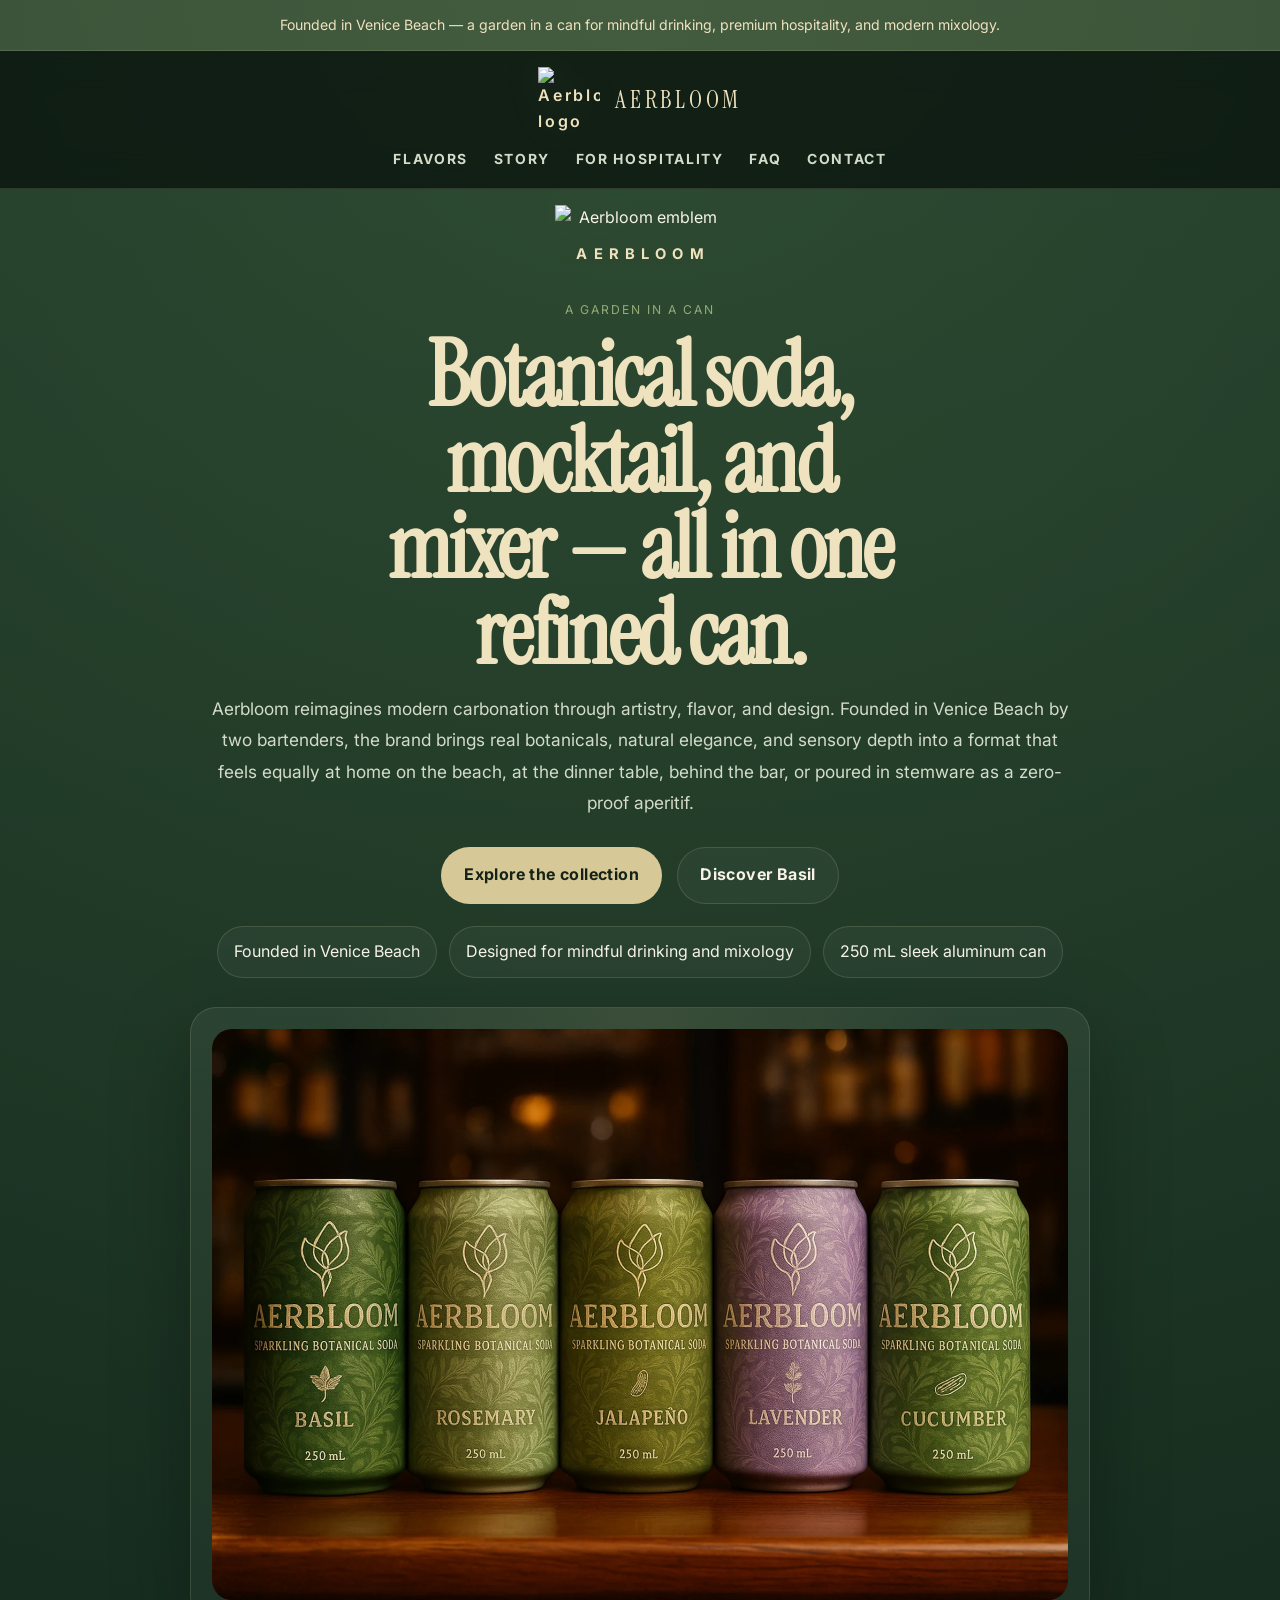
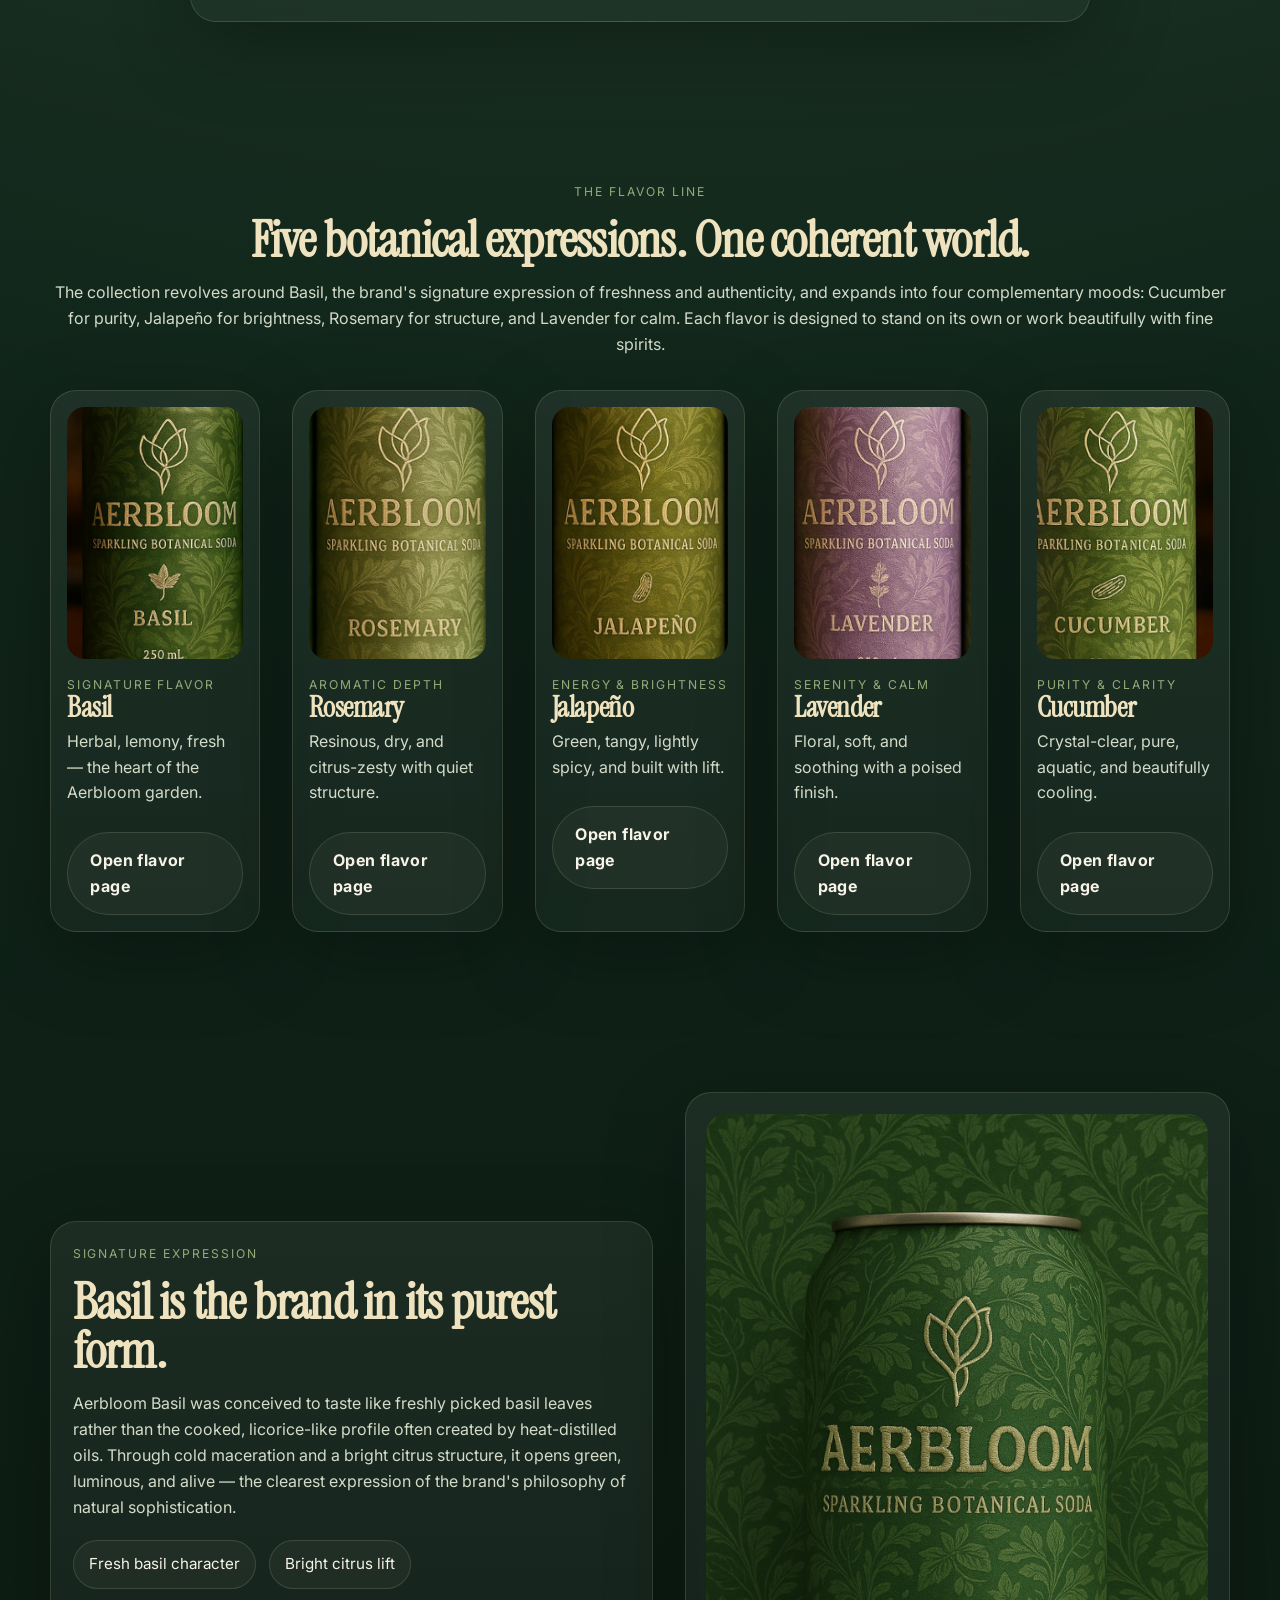
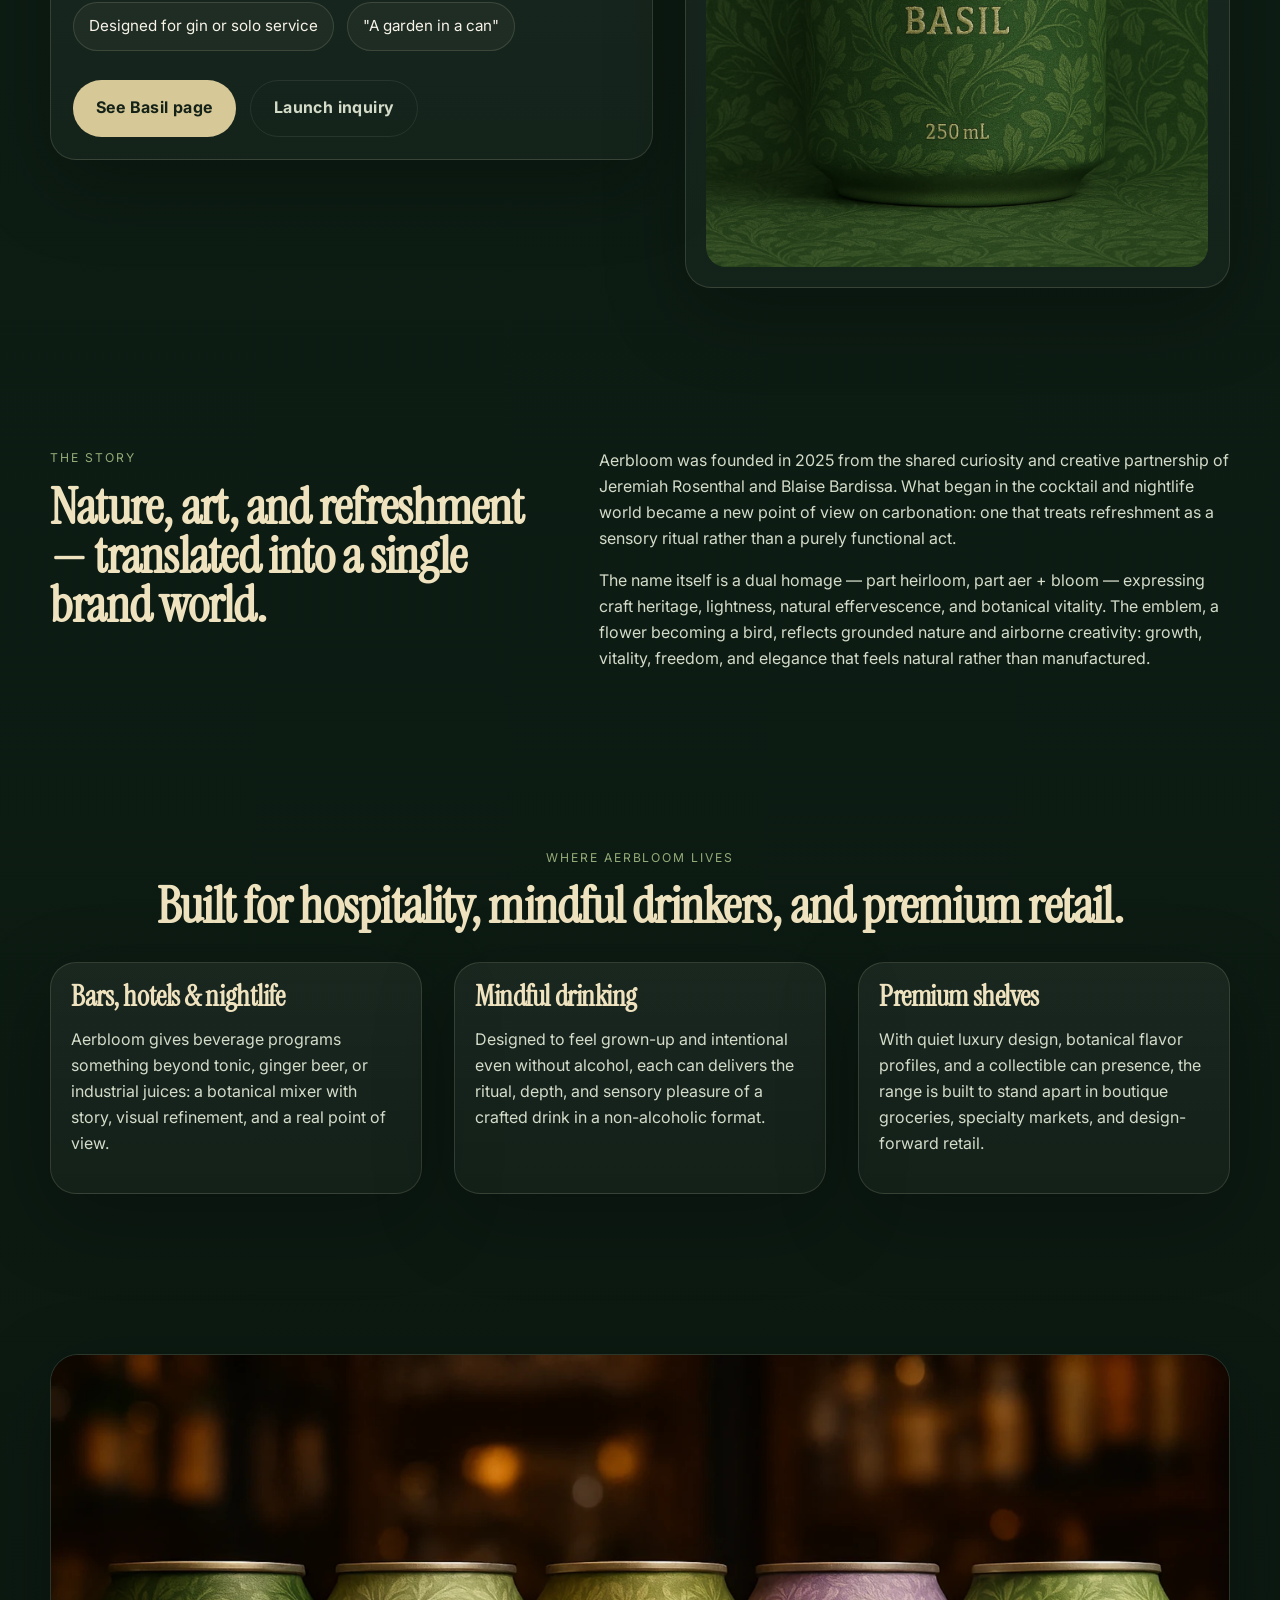
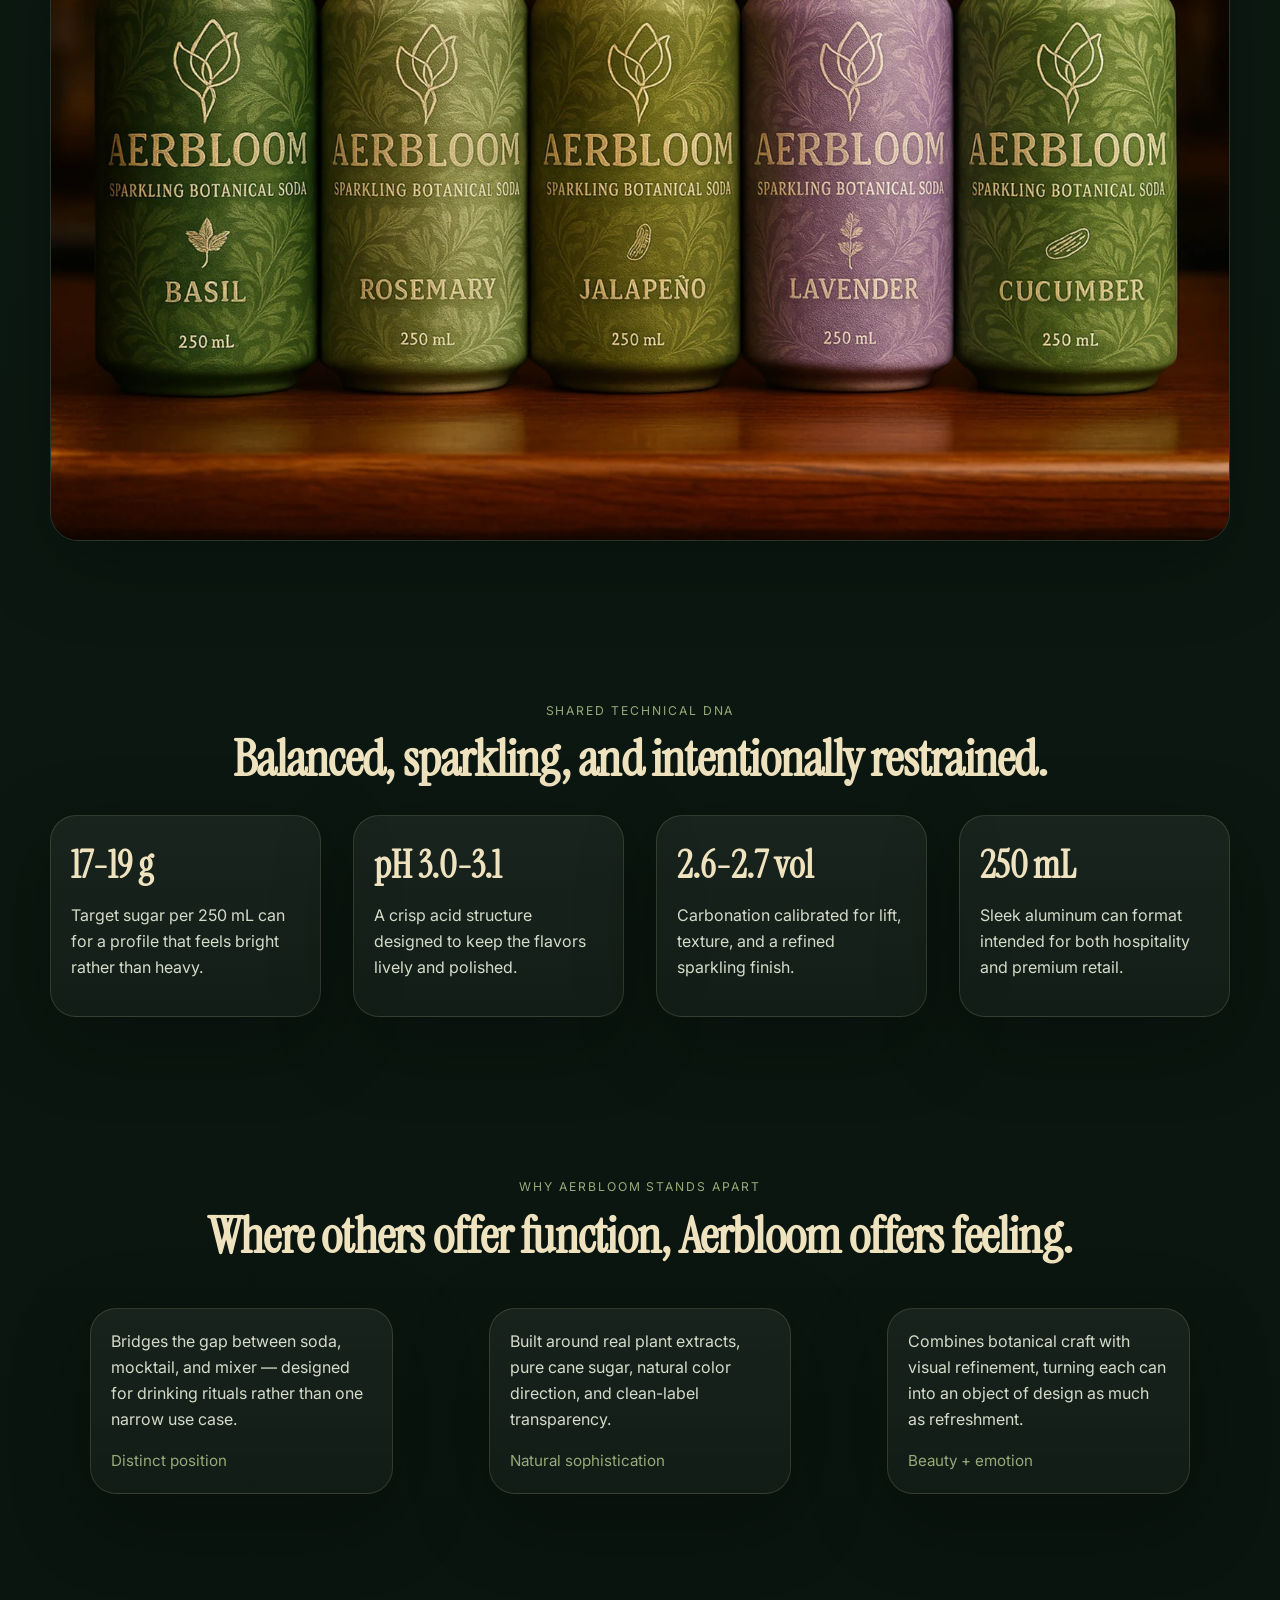
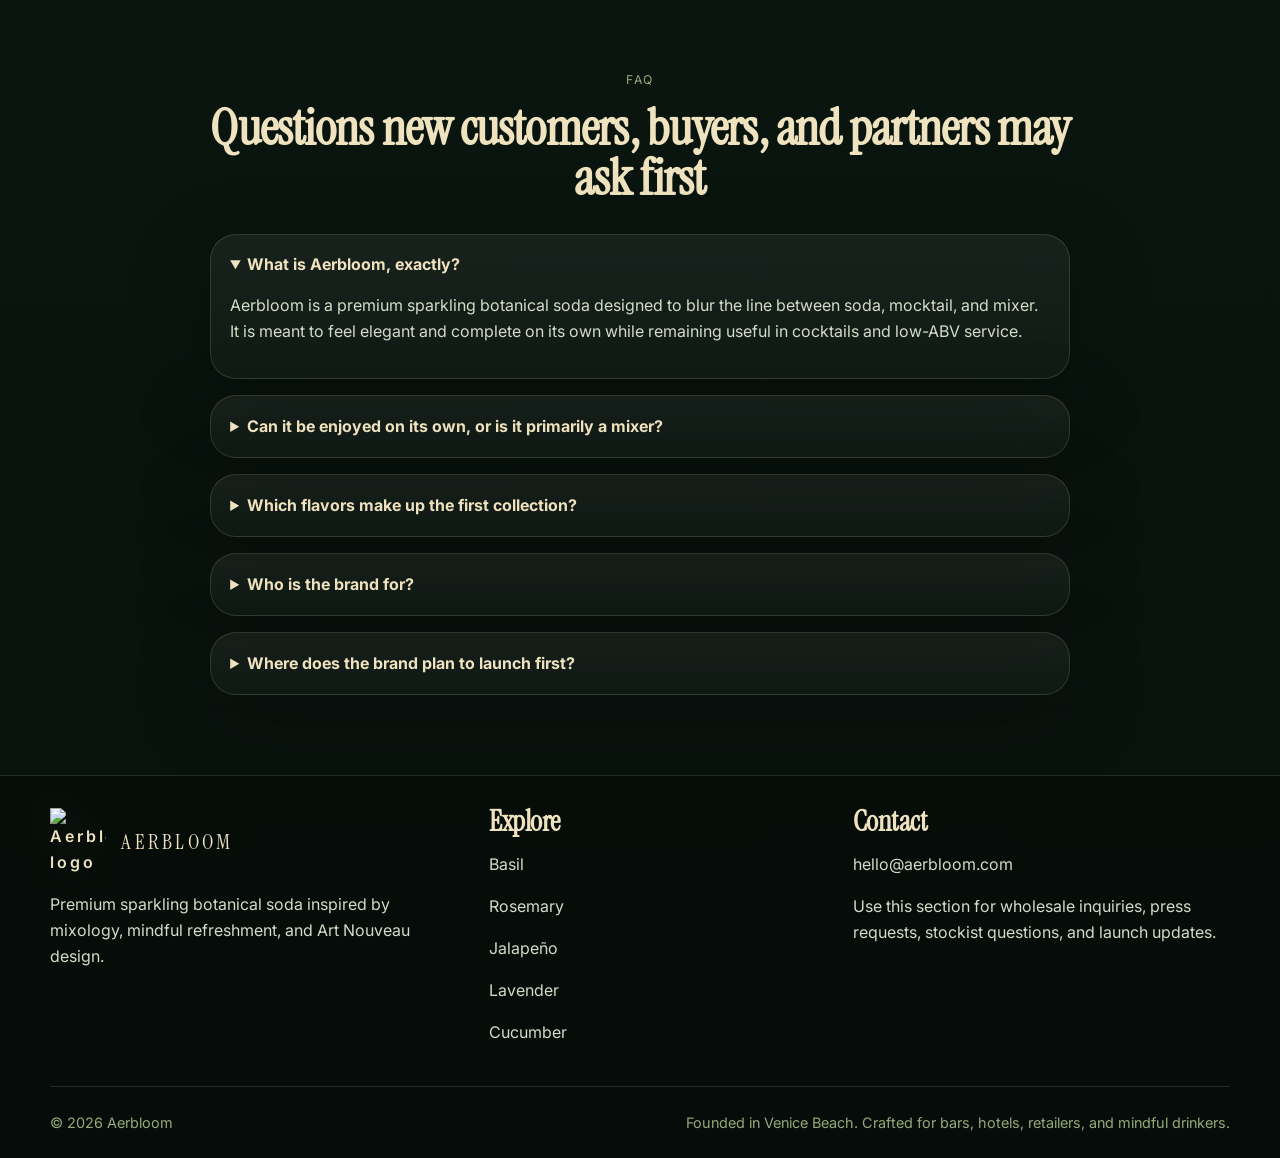
==== commit b04f8f5d: "Add files via upload" ====
--- a/index.html
+++ b/index.html
@@ -7,7 +7,7 @@
   <meta property="og:type" content="website" />
   <link rel="preconnect" href="https://fonts.googleapis.com">
   <link rel="preconnect" href="https://fonts.gstatic.com" crossorigin>
-  <link href="https://fonts.googleapis.com/css2?family=Cormorant+Garamond:wght@500;600;700&family=Manrope:wght@400;500;600;700;800&display=swap" rel="stylesheet">
+  <link href="https://fonts.googleapis.com/css2?family=Instrument+Serif:ital@0;1&family=Inter:wght@400;500;600;700;800&display=swap" rel="stylesheet">
   <link rel="stylesheet" href="styles.css" />
 
   <title>Aerbloom — Premium Sparkling Botanical Soda</title>
@@ -16,13 +16,13 @@
   <meta property="og:description" content="A garden in a can: refined botanical soda for mindful drinking, elevated refreshment, and modern hospitality." />
   <meta property="og:image" content="assets/flavor-lineup.webp" />
 </head>
-<body>
+<body class="home-page">
 
 <div class="announcement-bar">Founded in Venice Beach — a garden in a can for mindful drinking, premium hospitality, and modern mixology.</div>
 <header class="site-header">
   <div class="container header-inner">
     <a class="brandmark" href="index.html" aria-label="Aerbloom home">
-      <img src="assets/logo.webp" alt="Aerbloom logo" />
+      <img src="assets/logo-gold-clear-tight.webp" alt="Aerbloom logo" />
       <span>AERBLOOM</span>
     </a>
     <button class="mobile-toggle" aria-label="Open menu" aria-expanded="false">☰</button>
@@ -39,7 +39,11 @@
 <main>
   <section class="hero-home section">
     <div class="container hero-home-grid">
-      <div class="hero-copy">
+      <div class="hero-lockup">
+        <img class="hero-logo-mark" src="assets/logo-gold-clear-tight.webp" alt="Aerbloom emblem" />
+        <p class="hero-brand">AERBLOOM</p>
+      </div>
+      <div class="hero-copy center">
         <p class="eyebrow">A Garden in a Can</p>
         <h1>Botanical soda, mocktail, and mixer — all in one refined can.</h1>
         <p class="lead">
@@ -47,7 +51,7 @@
           the brand brings real botanicals, natural elegance, and sensory depth into a format that feels equally at home on the beach,
           at the dinner table, behind the bar, or poured in stemware as a zero-proof aperitif.
         </p>
-        <div class="button-row">
+        <div class="button-row hero-button-row">
           <a class="button button-primary" href="#collection">Explore the collection</a>
           <a class="button button-secondary" href="basil.html">Discover Basil</a>
         </div>
@@ -57,7 +61,7 @@
           <li>250 mL sleek aluminum can</li>
         </ul>
       </div>
-      <div class="image-shell soft">
+      <div class="image-shell soft hero-image-shell">
         <img src="assets/flavor-lineup.webp" alt="Aerbloom can lineup" />
       </div>
     </div>
@@ -287,7 +291,7 @@
   <div class="container footer-grid">
     <div>
       <a class="brandmark footer-brand" href="index.html">
-        <img src="assets/logo.webp" alt="Aerbloom logo" />
+        <img src="assets/logo-gold-clear-tight.webp" alt="Aerbloom logo" />
         <span>AERBLOOM</span>
       </a>
       <p class="footer-copy">Premium sparkling botanical soda inspired by mixology, mindful refreshment, and Art Nouveau design.</p>
--- a/styles.css
+++ b/styles.css
@@ -21,7 +21,7 @@
 * { box-sizing: border-box; }
 body {
   margin: 0;
-  font-family: "Manrope", system-ui, -apple-system, BlinkMacSystemFont, "Segoe UI", sans-serif;
+  font-family: "Inter", system-ui, -apple-system, BlinkMacSystemFont, "Segoe UI", sans-serif;
   color: var(--text);
   background:
     radial-gradient(circle at top, var(--hero-glow), transparent 28%),
@@ -46,7 +46,7 @@
 .quote-card footer,
 .breadcrumbs,
 .back-link {
-  font-family: "Manrope", system-ui, sans-serif;
+  font-family: "Inter", system-ui, sans-serif;
 }
 
 
@@ -67,7 +67,7 @@
   margin: 0 0 0.85rem;
 }
 h1, h2, h3, h4 {
-  font-family: "Cormorant Garamond", Georgia, serif;
+  font-family: "Instrument Serif", Georgia, serif;
   line-height: 0.96;
   letter-spacing: -0.015em;
   color: var(--gold-soft);
@@ -98,48 +98,59 @@
   backdrop-filter: blur(18px);
 }
 .header-inner {
-  display: flex;
-  align-items: center;
-  justify-content: space-between;
-  gap: 1rem;
-  padding: 1rem 0;
+  position: relative;
+  display: flex;
+  flex-direction: column;
+  align-items: center;
+  justify-content: center;
+  gap: 0.85rem;
+  padding: 1rem 0 1.05rem;
 }
 .brandmark {
   display: inline-flex;
   align-items: center;
-  gap: 0.8rem;
+  justify-content: center;
+  gap: 0.95rem;
   color: var(--gold-soft);
   font-weight: 600;
   letter-spacing: 0.18em;
+  margin: 0 auto;
 }
 .brandmark span {
-  font-family: "Cormorant Garamond", Georgia, serif;
+  font-family: "Instrument Serif", Georgia, serif;
   text-transform: uppercase;
-  font-size: 1.18rem;
-  font-weight: 600;
+  font-size: 1.48rem;
+  font-weight: 400;
   line-height: 1;
-  letter-spacing: 0.1em;
+  letter-spacing: 0.16em;
 }
 .brandmark img {
-  width: 42px;
-  height: 60px;
+  width: 62px;
+  height: auto;
   object-fit: contain;
+  background: transparent !important;
   filter: drop-shadow(0 0 18px rgba(215, 200, 151, 0.12));
 }
 .nav {
   display: flex;
   align-items: center;
-  gap: 1.15rem;
+  justify-content: center;
+  flex-wrap: wrap;
+  gap: 1.15rem 1.6rem;
 }
 .nav a {
   color: var(--muted);
-  font-size: 0.94rem;
-  font-weight: 600;
-  letter-spacing: 0.03em;
+  font-size: 0.87rem;
+  font-weight: 700;
+  letter-spacing: 0.12em;
+  text-transform: uppercase;
 }
 .nav a:hover { color: var(--gold-soft); }
 .mobile-toggle {
   display: none;
+  position: absolute;
+  top: 0.95rem;
+  right: 0;
   background: transparent;
   border: 1px solid var(--line);
   color: var(--gold-soft);
@@ -181,6 +192,7 @@
   gap: 0.9rem;
   margin-top: 1.8rem;
 }
+.hero-button-row { justify-content: center; }
 
 .hero-home {
   min-height: calc(100vh - 134px);
@@ -201,13 +213,18 @@
   gap: 2rem;
 }
 .hero-home-grid {
-  grid-template-columns: 1.02fr 0.98fr;
-  align-items: center;
+  grid-template-columns: 1fr;
+  align-items: center;
+  justify-items: center;
+  text-align: center;
+  gap: 1.8rem;
 }
 .hero-copy .lead {
-  font-size: 1.1rem;
-  line-height: 1.72;
-  max-width: 45rem;
+  font-size: 1.08rem;
+  line-height: 1.8;
+  max-width: 54rem;
+  margin-left: auto;
+  margin-right: auto;
 }
 .hero-pills {
   list-style: none;
@@ -215,6 +232,7 @@
   margin: 1.4rem 0 0;
   display: flex;
   flex-wrap: wrap;
+  justify-content: center;
   gap: 0.75rem;
 }
 .hero-pills li {
@@ -241,7 +259,7 @@
   box-shadow: var(--shadow);
   border-radius: var(--radius);
 }
-.image-shell { padding: 1.3rem; }
+.image-shell { padding: 1.3rem; width: 100%; max-width: 960px; }
 .image-shell img { margin: 0 auto; border-radius: 20px; }
 .image-shell.soft {
   background:
@@ -316,7 +334,7 @@
 .metric-card .big {
   font-size: 2.35rem;
   color: var(--gold-soft);
-  font-family: "Cormorant Garamond", Georgia, serif;
+  font-family: "Instrument Serif", Georgia, serif;
   font-weight: 600;
   display: block;
   margin-bottom: 0.35rem;
@@ -431,6 +449,57 @@
 }
 .flavor-cucumber {
   --hero-glow: rgba(160, 177, 118, 0.24);
+}
+
+
+
+.home-page .hero-home {
+  min-height: calc(100vh - 170px);
+  padding-top: 1rem;
+}
+.hero-lockup {
+  display: flex;
+  flex-direction: column;
+  align-items: center;
+  gap: 0.8rem;
+  margin-bottom: 0.25rem;
+}
+.hero-logo-mark {
+  width: min(170px, 28vw);
+  height: auto;
+  display: block;
+  background: transparent !important;
+  filter: drop-shadow(0 0 28px rgba(215, 200, 151, 0.16));
+}
+.hero-brand {
+  margin: 0;
+  color: var(--gold-soft);
+  font-family: "Inter", system-ui, sans-serif;
+  font-size: 0.92rem;
+  font-weight: 700;
+  letter-spacing: 0.42em;
+  text-transform: uppercase;
+  text-indent: 0.42em;
+}
+.home-page .hero-copy {
+  max-width: 60rem;
+  margin: 0 auto;
+}
+.home-page h1 {
+  max-width: 13ch;
+  margin-left: auto;
+  margin-right: auto;
+  line-height: 0.96;
+  letter-spacing: -0.03em;
+}
+.hero-image-shell {
+  max-width: 900px;
+}
+.footer-brand img {
+  width: 56px;
+}
+.footer-brand span {
+  font-size: 1.3rem;
 }
 
 @media (max-width: 1100px) {
@@ -452,6 +521,9 @@
 @media (max-width: 720px) {
   .section { padding: 4rem 0; }
   .mobile-toggle { display: inline-flex; }
+  .collection-grid,
+  .metrics-grid { grid-template-columns: 1fr; }
+  .header-inner { padding-right: 3.5rem; }
   .nav {
     position: absolute;
     top: calc(100% + 1px);
@@ -459,6 +531,7 @@
     right: 1rem;
     flex-direction: column;
     align-items: flex-start;
+    justify-content: flex-start;
     gap: 0.9rem;
     display: none;
     padding: 1rem;
@@ -467,8 +540,10 @@
     background: rgba(8, 16, 12, 0.98);
   }
   .nav.open { display: flex; }
-  .collection-grid,
-  .metrics-grid { grid-template-columns: 1fr; }
-  .brandmark span { font-size: 0.95rem; }
+  .brandmark img { width: 50px; }
+  .brandmark span { font-size: 1.08rem; letter-spacing: 0.14em; }
+  .hero-logo-mark { width: min(132px, 34vw); }
+  .hero-brand { font-size: 0.78rem; letter-spacing: 0.32em; text-indent: 0.32em; }
+  .home-page h1 { max-width: 10.5ch; }
   .footer-bottom { flex-direction: column; }
 }
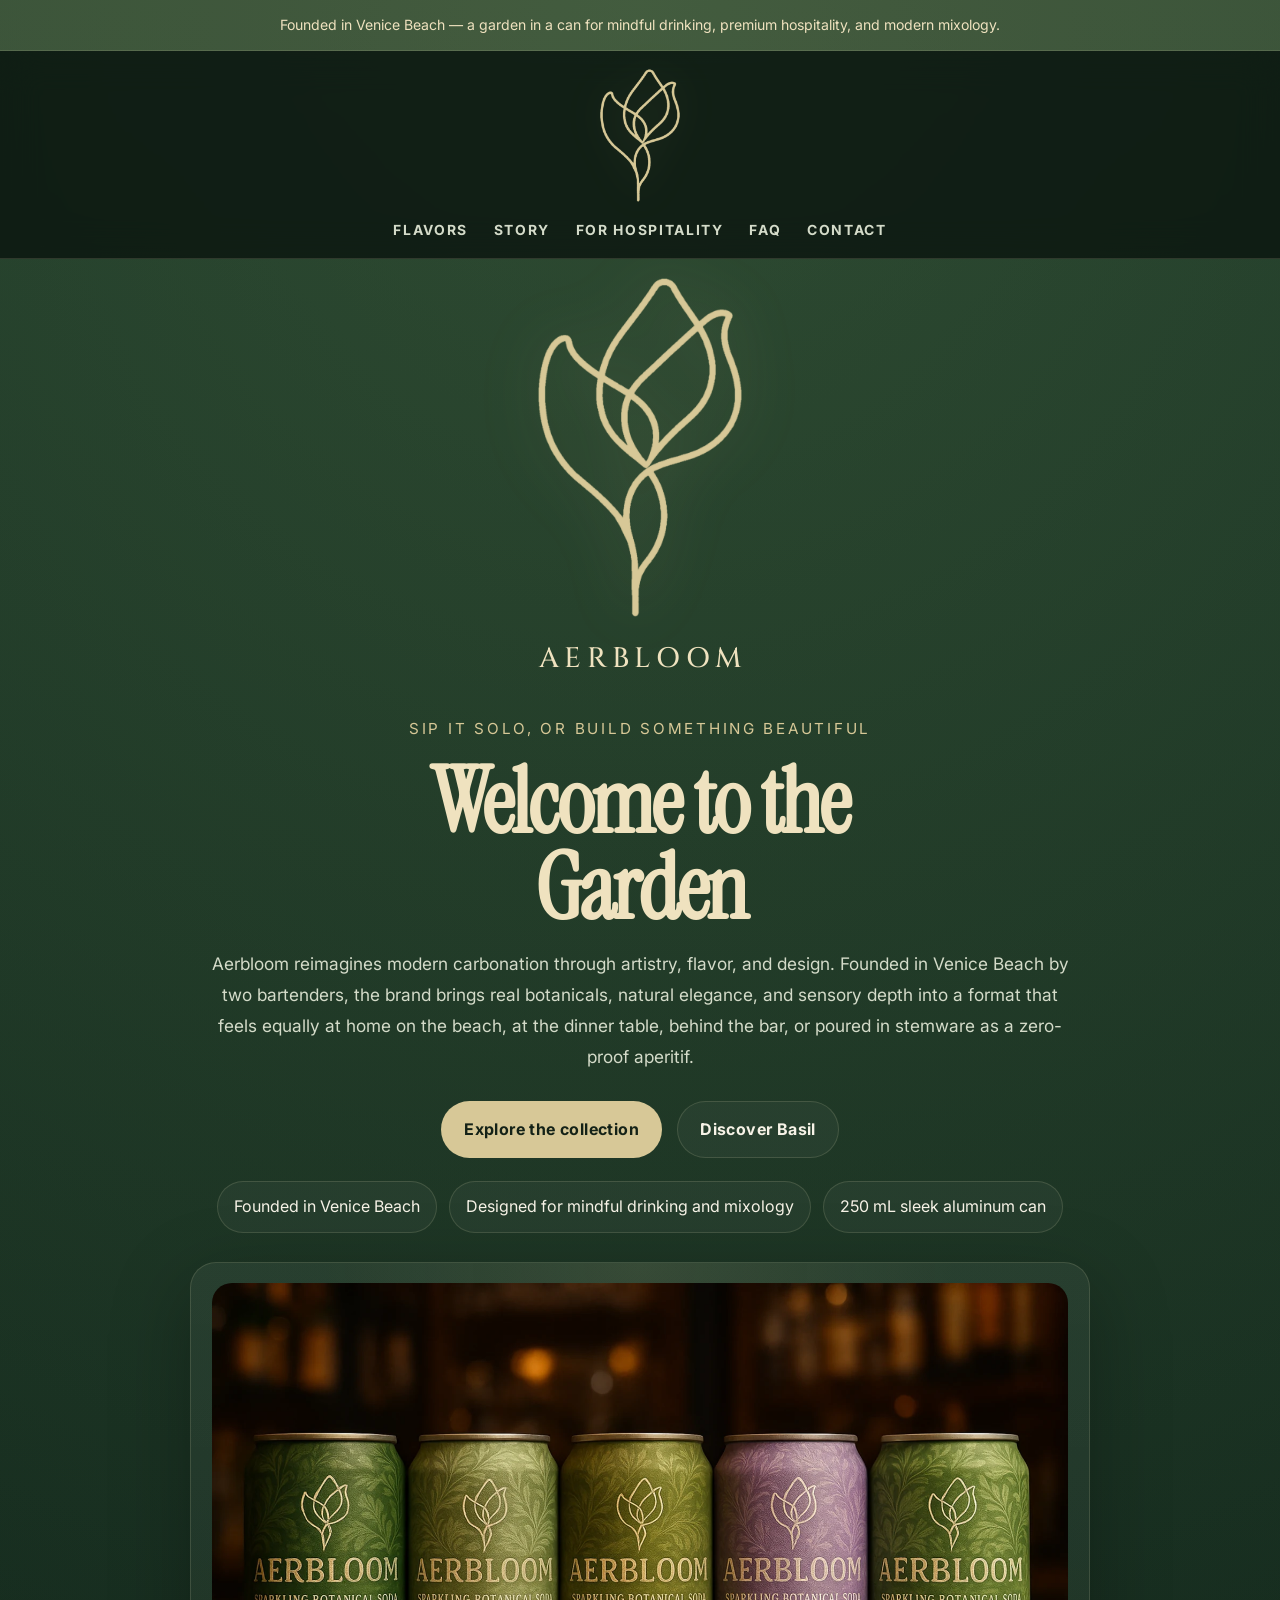
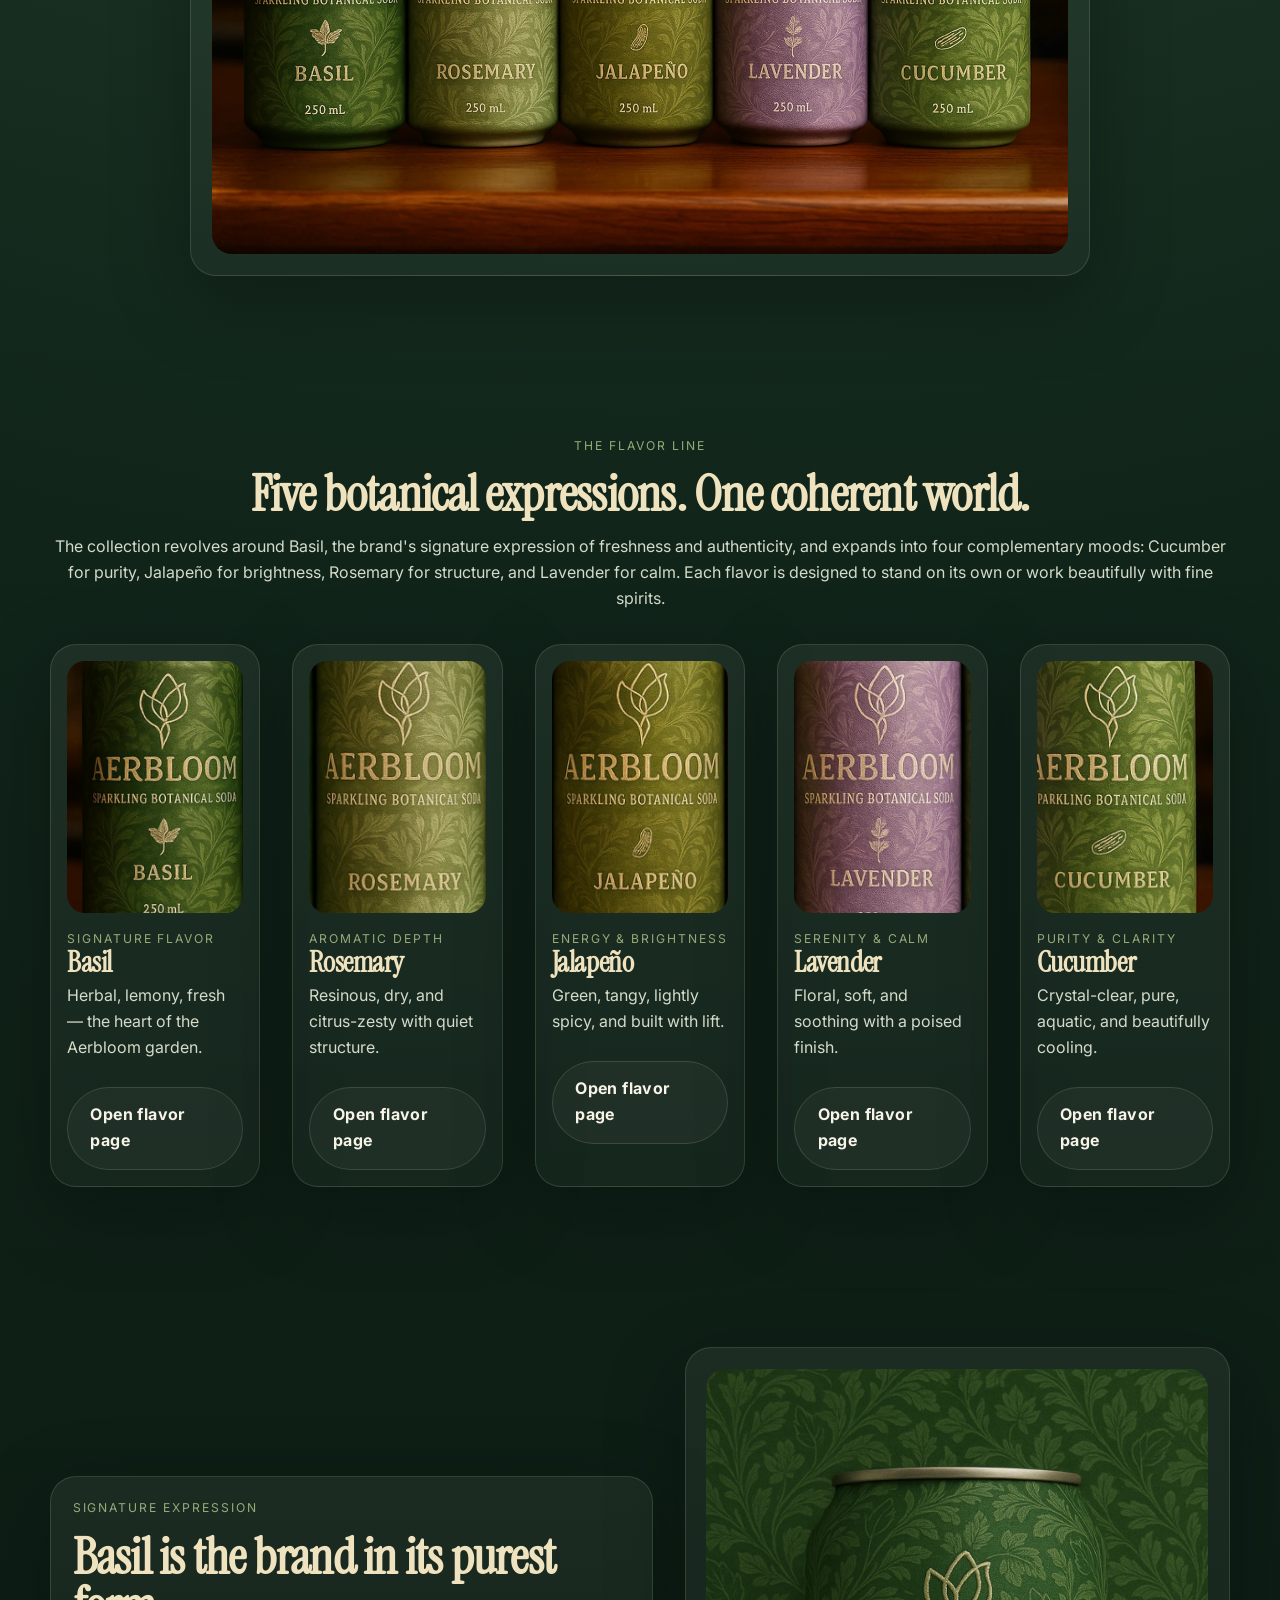
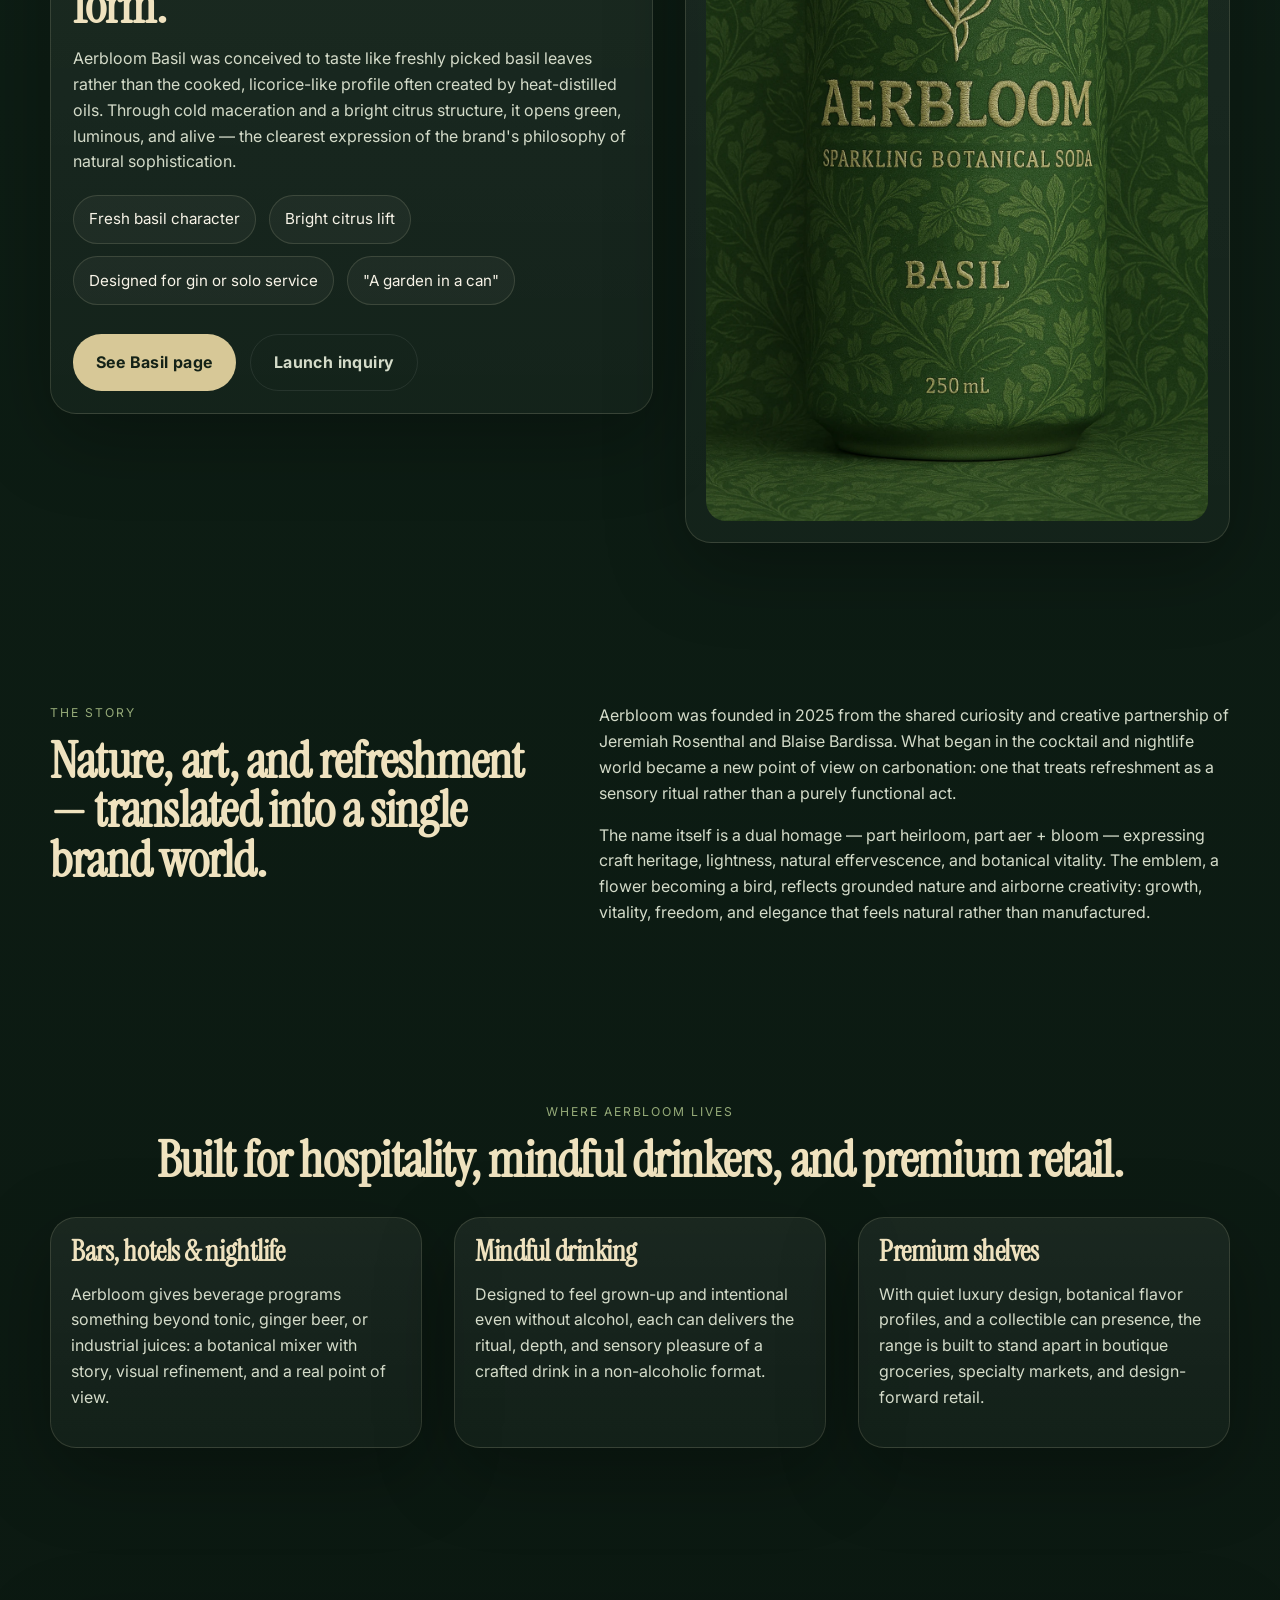
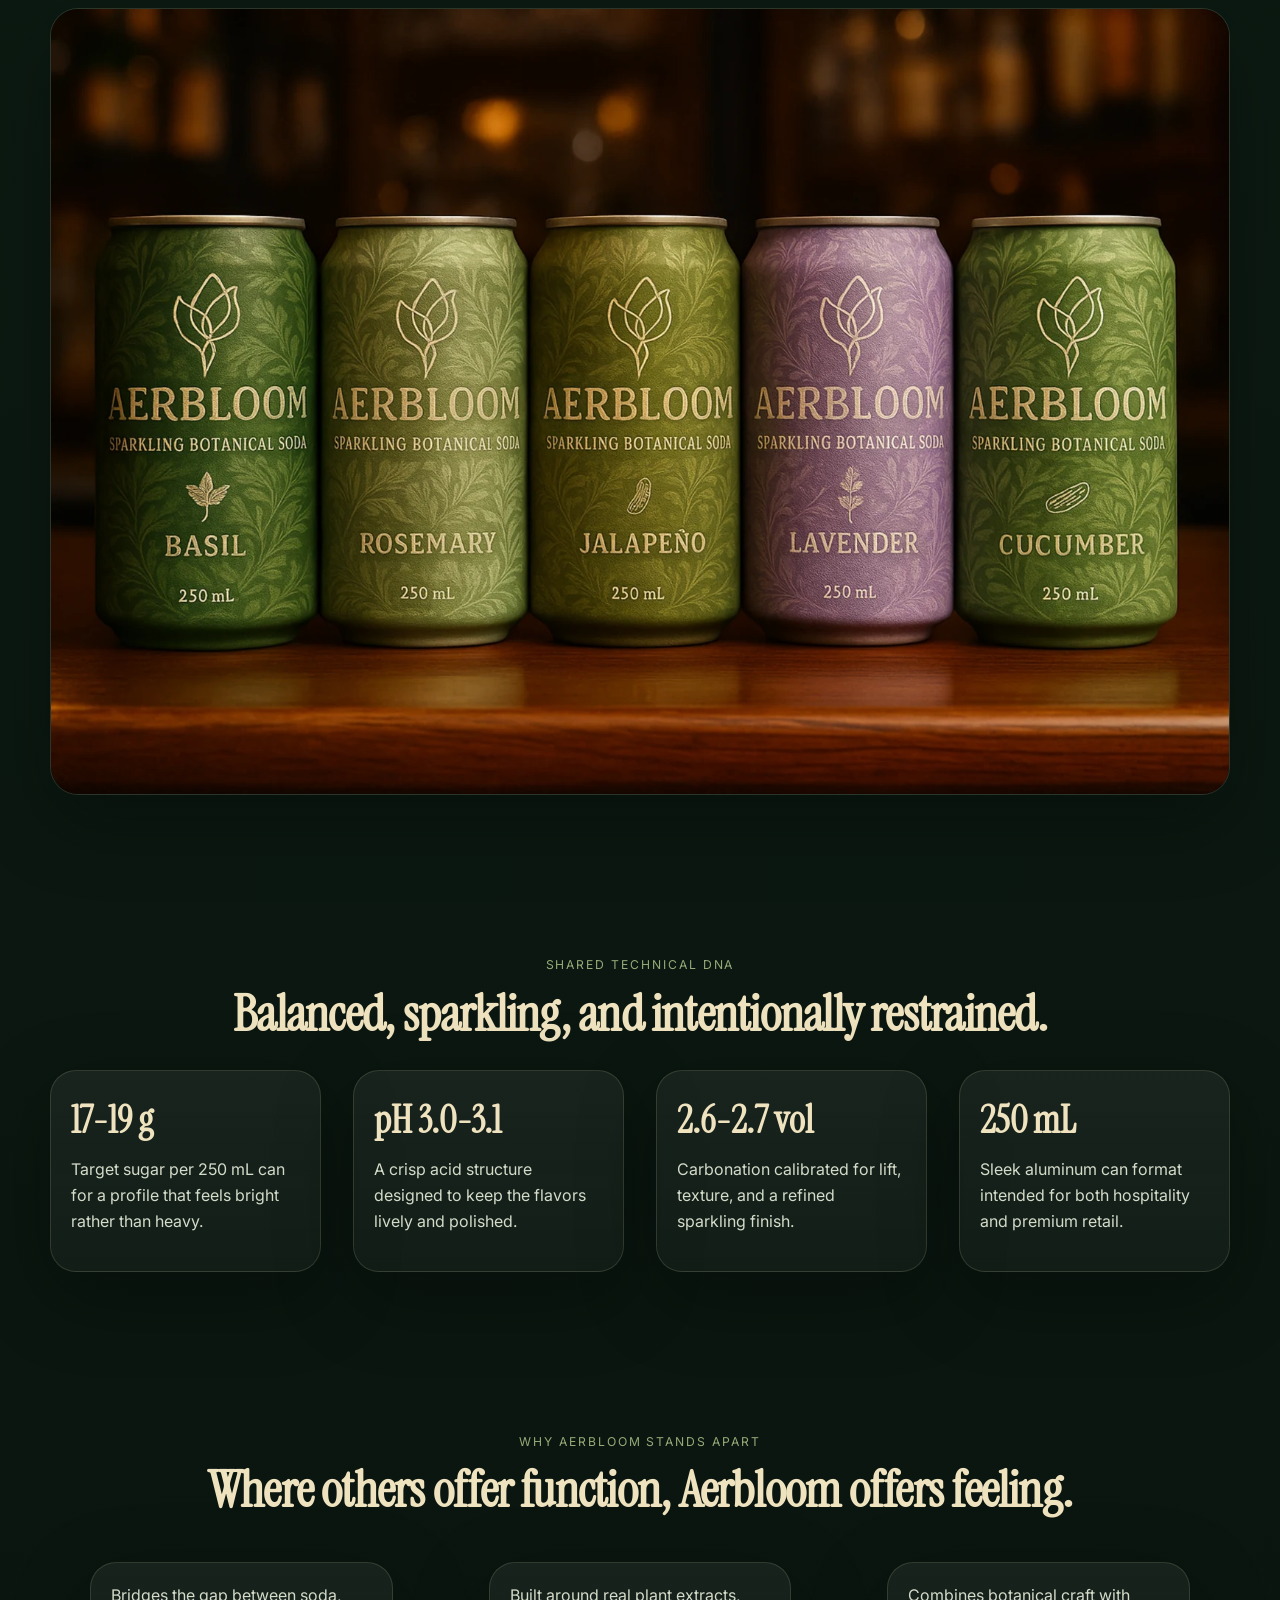
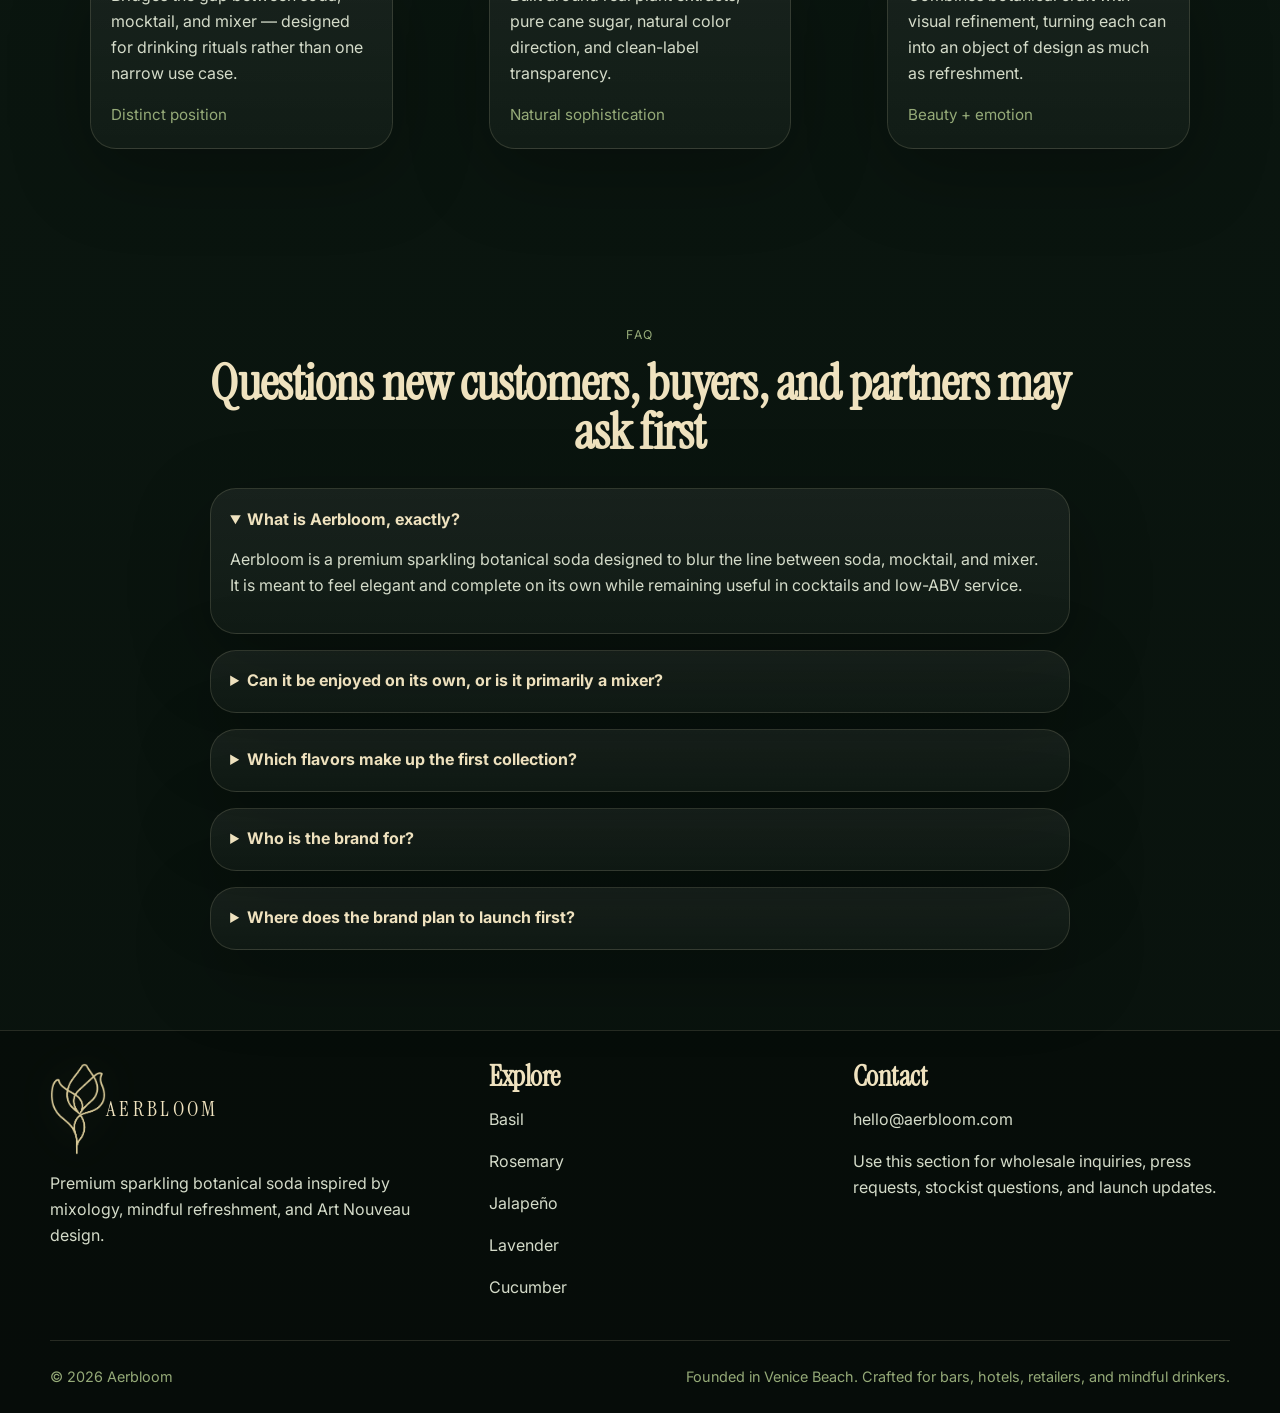
==== commit da23dfd9: "Add files via upload" ====
--- a/index.html
+++ b/index.html
@@ -7,7 +7,7 @@
   <meta property="og:type" content="website" />
   <link rel="preconnect" href="https://fonts.googleapis.com">
   <link rel="preconnect" href="https://fonts.gstatic.com" crossorigin>
-  <link href="https://fonts.googleapis.com/css2?family=Instrument+Serif:ital@0;1&family=Inter:wght@400;500;600;700;800&display=swap" rel="stylesheet">
+  <link href="https://fonts.googleapis.com/css2?family=Cinzel:wght@400;500;600&family=Instrument+Serif:ital@0;1&family=Inter:wght@400;500;600;700;800&display=swap" rel="stylesheet">
   <link rel="stylesheet" href="styles.css" />
 
   <title>Aerbloom — Premium Sparkling Botanical Soda</title>
@@ -23,7 +23,6 @@
   <div class="container header-inner">
     <a class="brandmark" href="index.html" aria-label="Aerbloom home">
       <img src="assets/logo-gold-clear-tight.webp" alt="Aerbloom logo" />
-      <span>AERBLOOM</span>
     </a>
     <button class="mobile-toggle" aria-label="Open menu" aria-expanded="false">☰</button>
     <nav class="nav">
@@ -41,11 +40,11 @@
     <div class="container hero-home-grid">
       <div class="hero-lockup">
         <img class="hero-logo-mark" src="assets/logo-gold-clear-tight.webp" alt="Aerbloom emblem" />
-        <p class="hero-brand">AERBLOOM</p>
+        <p class="hero-brand brand-wordmark">AERBLOOM</p>
       </div>
       <div class="hero-copy center">
-        <p class="eyebrow">A Garden in a Can</p>
-        <h1>Botanical soda, mocktail, and mixer — all in one refined can.</h1>
+        <p class="eyebrow hero-eyebrow">Sip it solo, or build something beautiful</p>
+        <h1>Welcome to the Garden</h1>
         <p class="lead">
           Aerbloom reimagines modern carbonation through artistry, flavor, and design. Founded in Venice Beach by two bartenders,
           the brand brings real botanicals, natural elegance, and sensory depth into a format that feels equally at home on the beach,
--- a/styles.css
+++ b/styles.css
@@ -103,18 +103,23 @@
   flex-direction: column;
   align-items: center;
   justify-content: center;
-  gap: 0.85rem;
-  padding: 1rem 0 1.05rem;
+  gap: 1rem;
+  padding: 1.05rem 0 1.05rem;
 }
 .brandmark {
   display: inline-flex;
   align-items: center;
   justify-content: center;
-  gap: 0.95rem;
-  color: var(--gold-soft);
-  font-weight: 600;
-  letter-spacing: 0.18em;
+  gap: 0;
+  color: var(--gold-soft);
   margin: 0 auto;
+}
+.brandmark img {
+  width: 82px;
+  height: auto;
+  object-fit: contain;
+  background: transparent !important;
+  filter: drop-shadow(0 0 22px rgba(215, 200, 151, 0.16));
 }
 .brandmark span {
   font-family: "Instrument Serif", Georgia, serif;
@@ -123,13 +128,6 @@
   font-weight: 400;
   line-height: 1;
   letter-spacing: 0.16em;
-}
-.brandmark img {
-  width: 62px;
-  height: auto;
-  object-fit: contain;
-  background: transparent !important;
-  filter: drop-shadow(0 0 18px rgba(215, 200, 151, 0.12));
 }
 .nav {
   display: flex;
@@ -461,32 +459,38 @@
   display: flex;
   flex-direction: column;
   align-items: center;
-  gap: 0.8rem;
-  margin-bottom: 0.25rem;
+  gap: 1rem;
+  margin-bottom: 0.4rem;
 }
 .hero-logo-mark {
-  width: min(170px, 28vw);
+  width: min(210px, 34vw);
   height: auto;
   display: block;
   background: transparent !important;
-  filter: drop-shadow(0 0 28px rgba(215, 200, 151, 0.16));
+  filter: drop-shadow(0 0 30px rgba(215, 200, 151, 0.2));
 }
 .hero-brand {
   margin: 0;
   color: var(--gold-soft);
-  font-family: "Inter", system-ui, sans-serif;
-  font-size: 0.92rem;
-  font-weight: 700;
-  letter-spacing: 0.42em;
+  font-family: "Cinzel", Georgia, serif;
+  font-size: clamp(1.5rem, 2.2vw, 2.15rem);
+  font-weight: 500;
+  letter-spacing: 0.2em;
   text-transform: uppercase;
-  text-indent: 0.42em;
+  text-indent: 0.2em;
+}
+.hero-eyebrow {
+  font-size: 0.95rem;
+  letter-spacing: 0.18em;
+  color: var(--gold);
+  margin-bottom: 1.15rem;
 }
 .home-page .hero-copy {
   max-width: 60rem;
   margin: 0 auto;
 }
 .home-page h1 {
-  max-width: 13ch;
+  max-width: 12ch;
   margin-left: auto;
   margin-right: auto;
   line-height: 0.96;
@@ -540,10 +544,10 @@
     background: rgba(8, 16, 12, 0.98);
   }
   .nav.open { display: flex; }
-  .brandmark img { width: 50px; }
-  .brandmark span { font-size: 1.08rem; letter-spacing: 0.14em; }
-  .hero-logo-mark { width: min(132px, 34vw); }
-  .hero-brand { font-size: 0.78rem; letter-spacing: 0.32em; text-indent: 0.32em; }
+  .brandmark img { width: 62px; }
+  .hero-logo-mark { width: min(150px, 42vw); }
+  .hero-brand { font-size: 1.22rem; letter-spacing: 0.16em; text-indent: 0.16em; }
+  .hero-eyebrow { font-size: 0.82rem; }
   .home-page h1 { max-width: 10.5ch; }
   .footer-bottom { flex-direction: column; }
 }
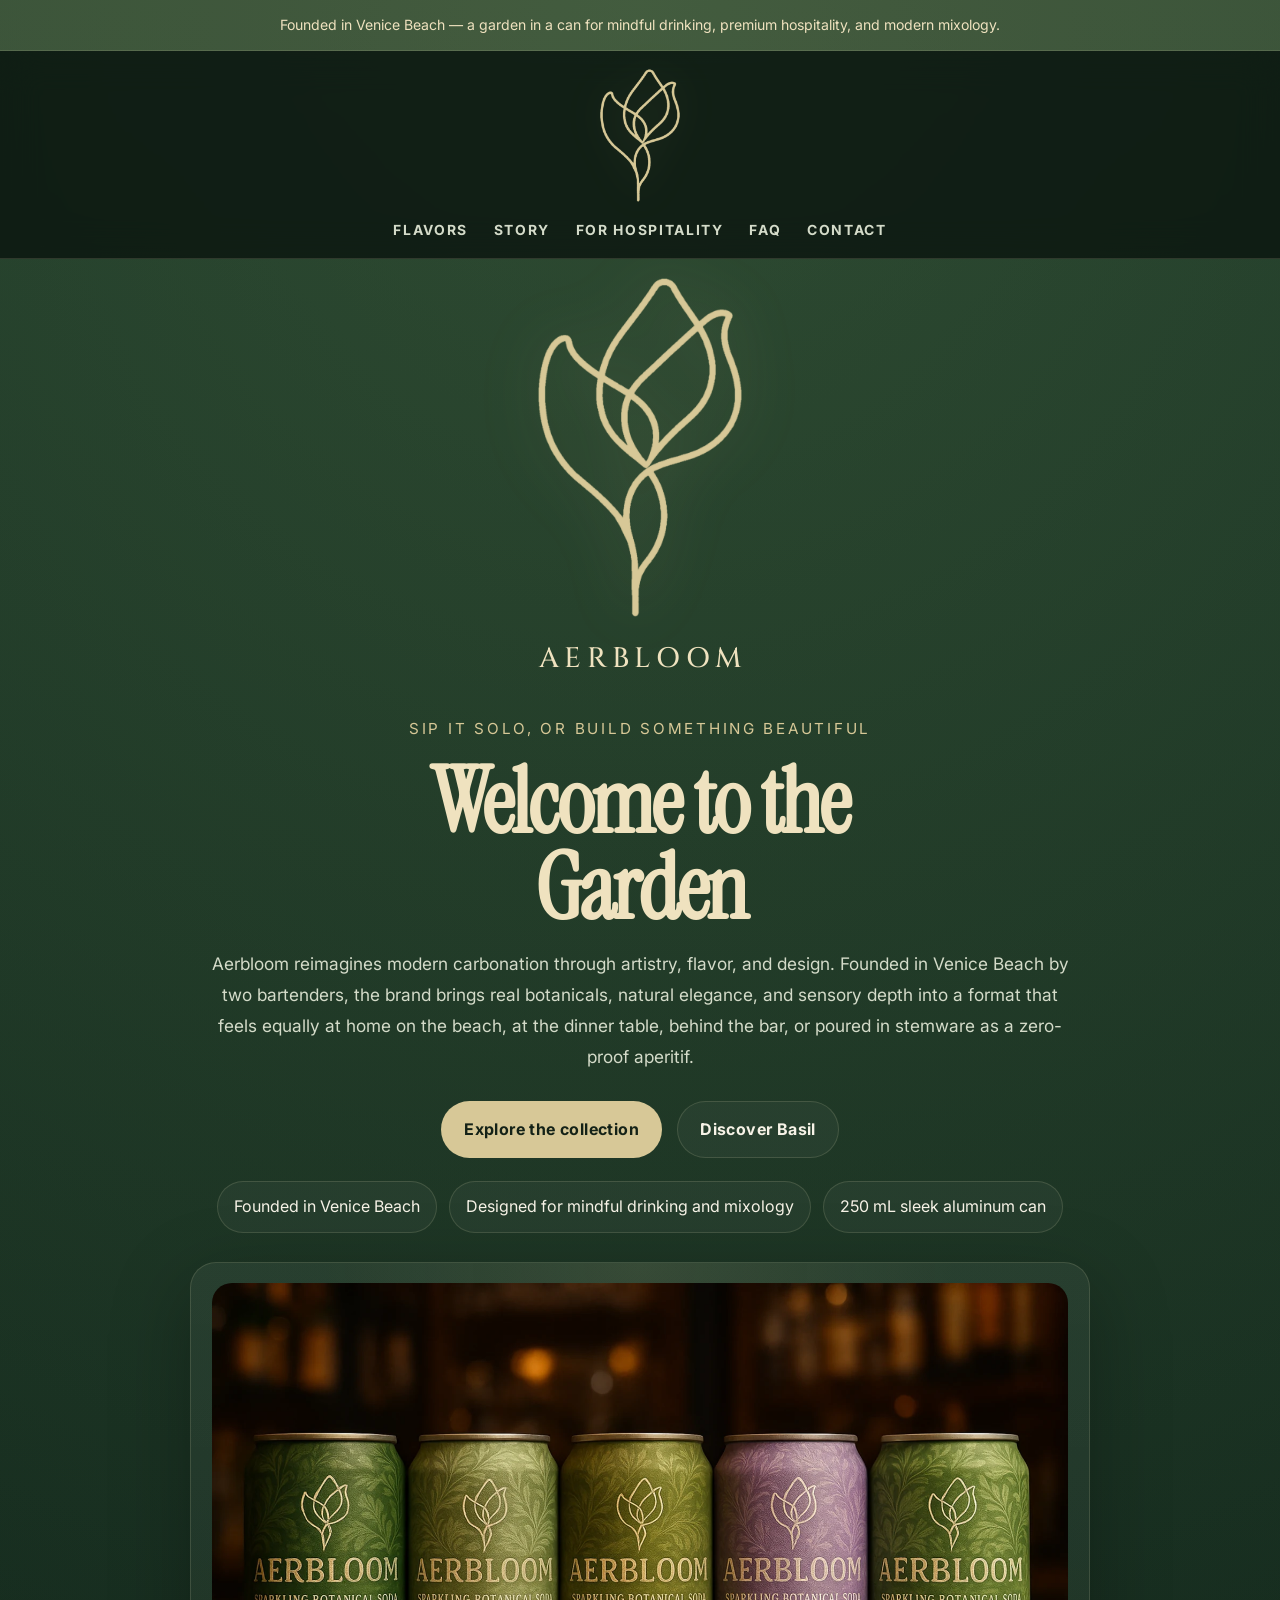
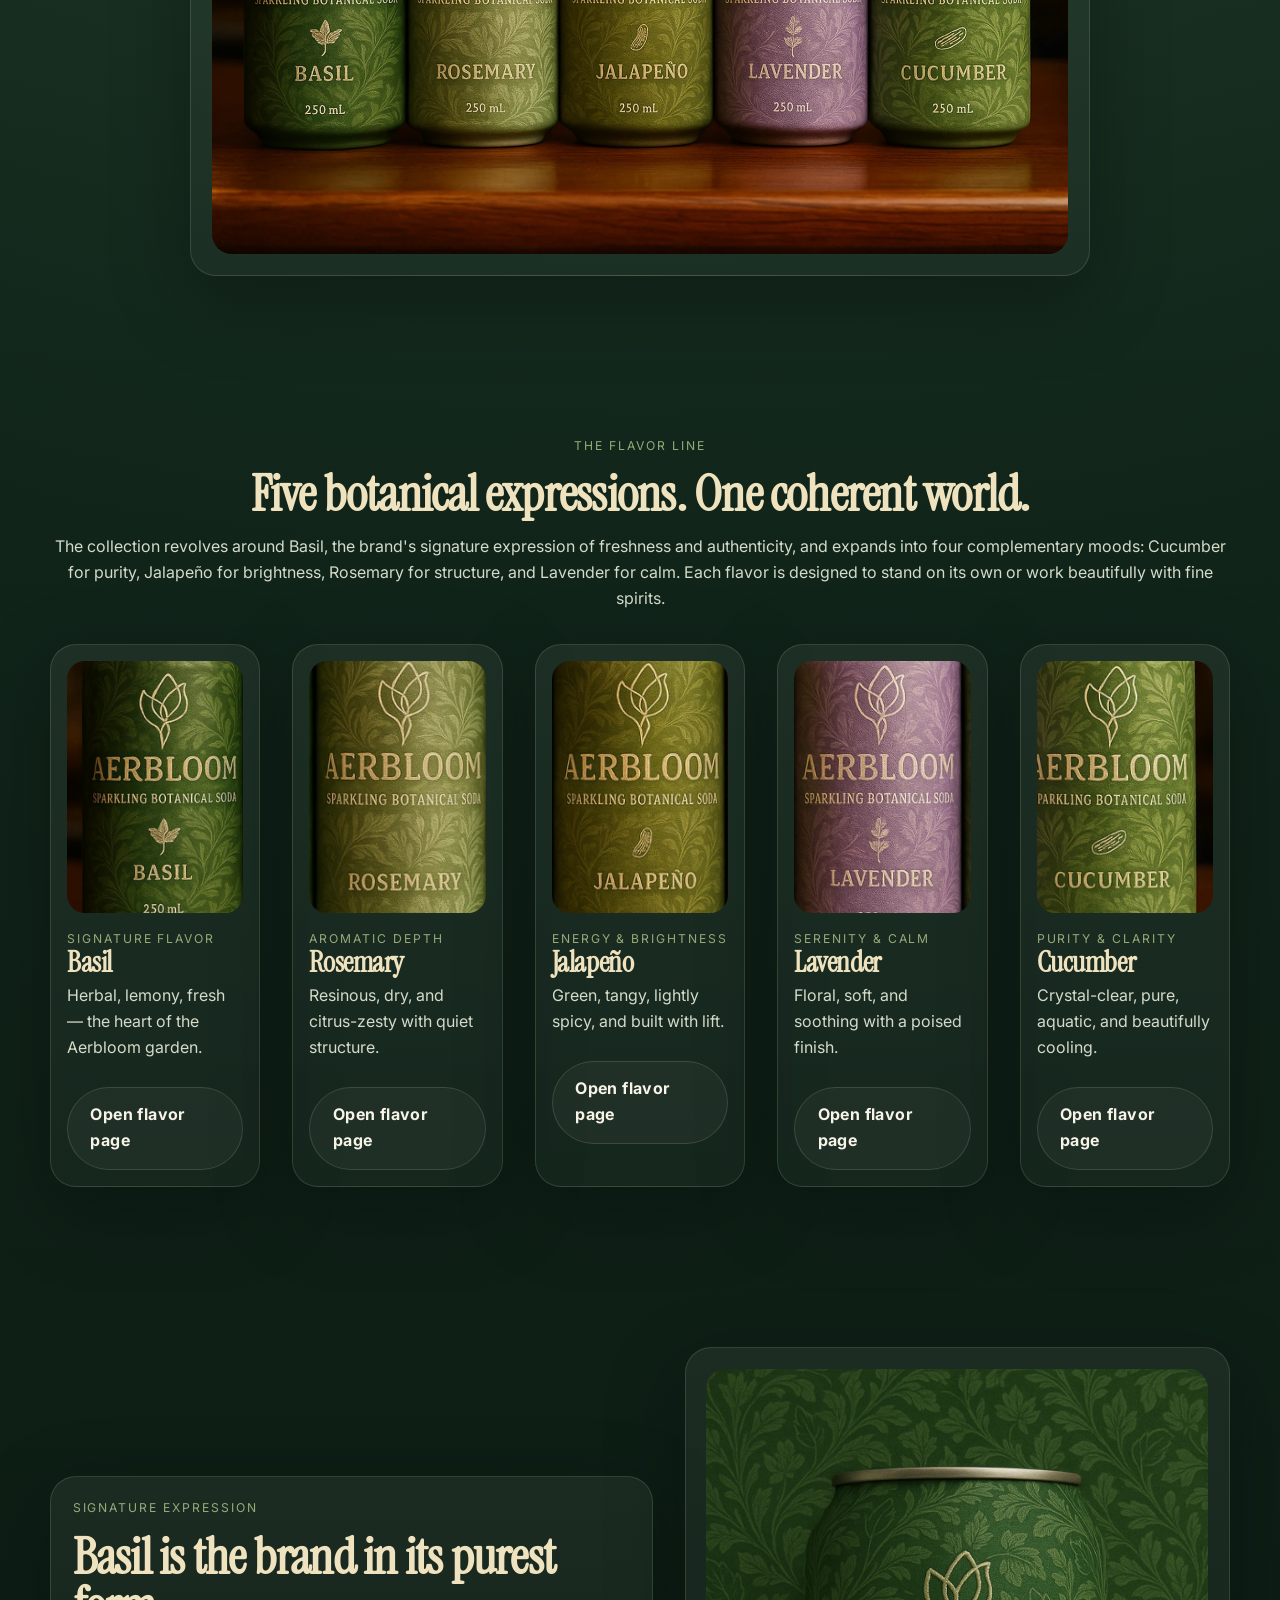
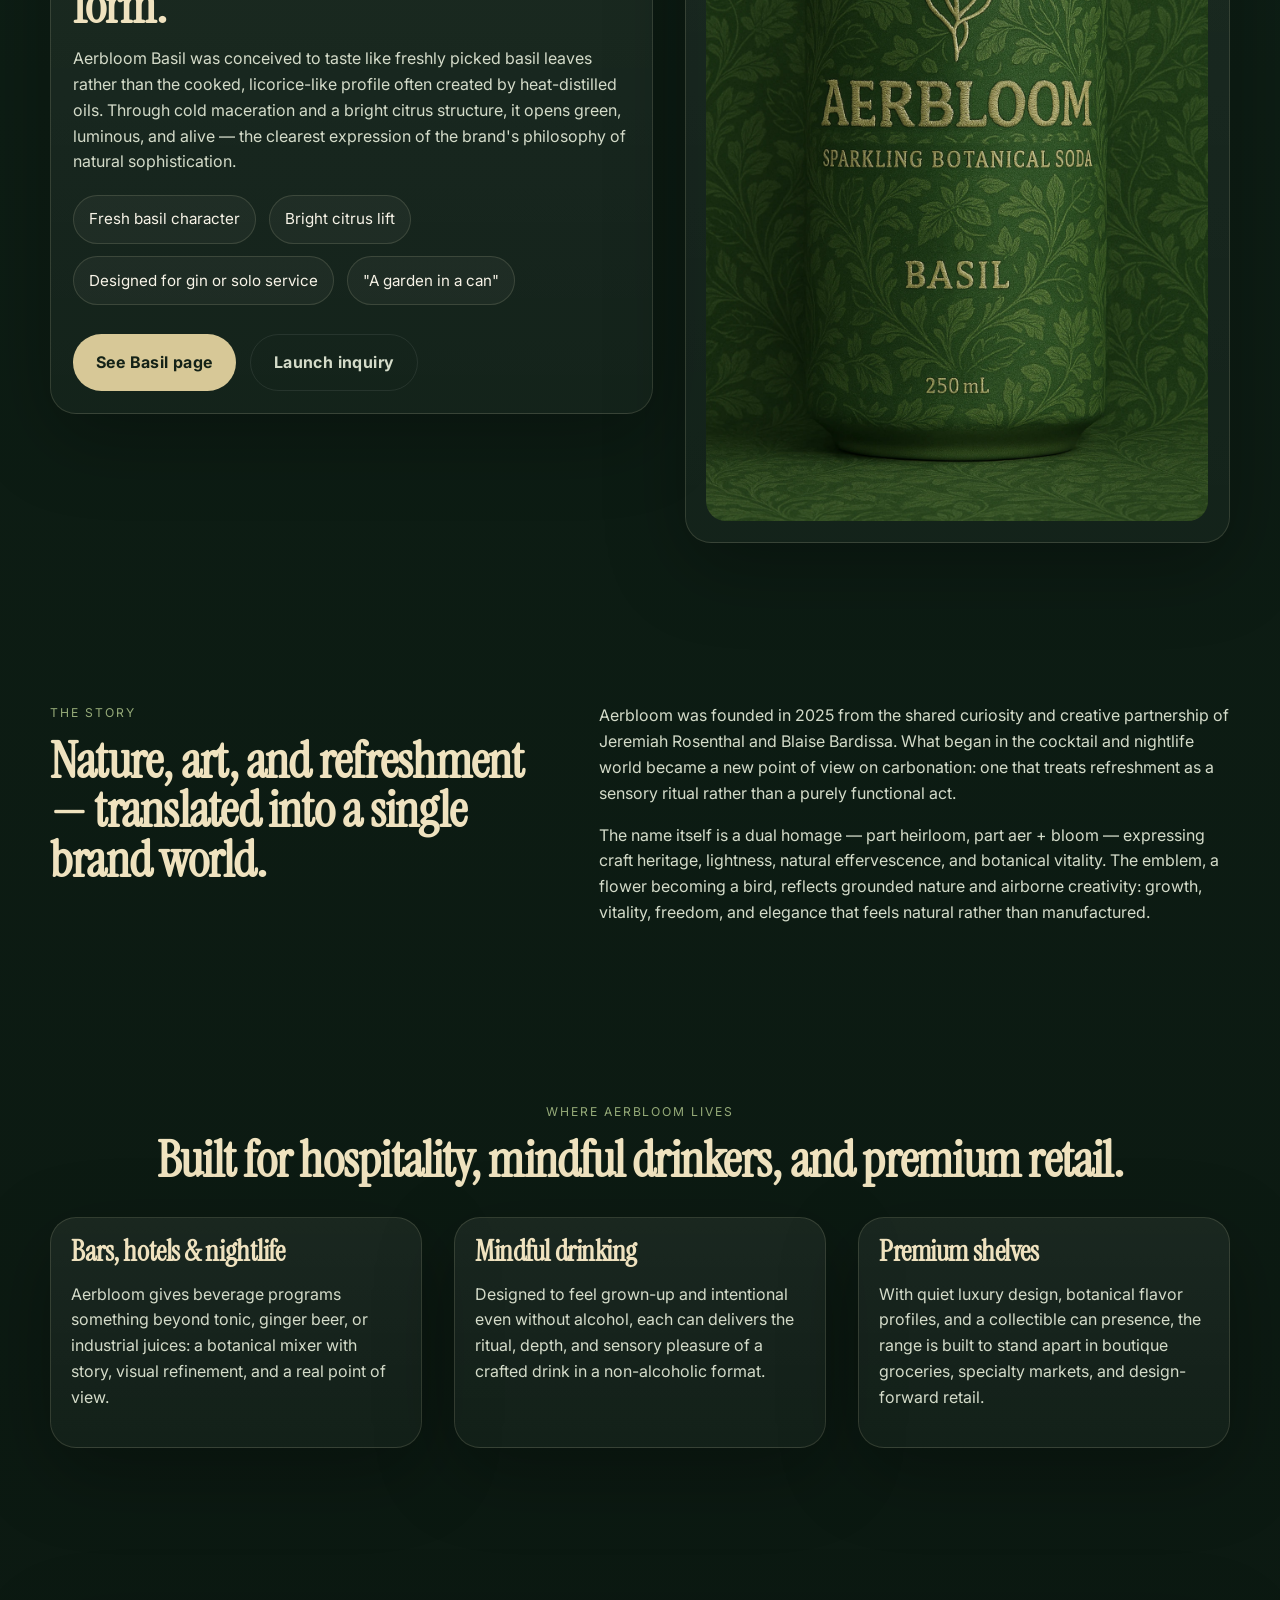
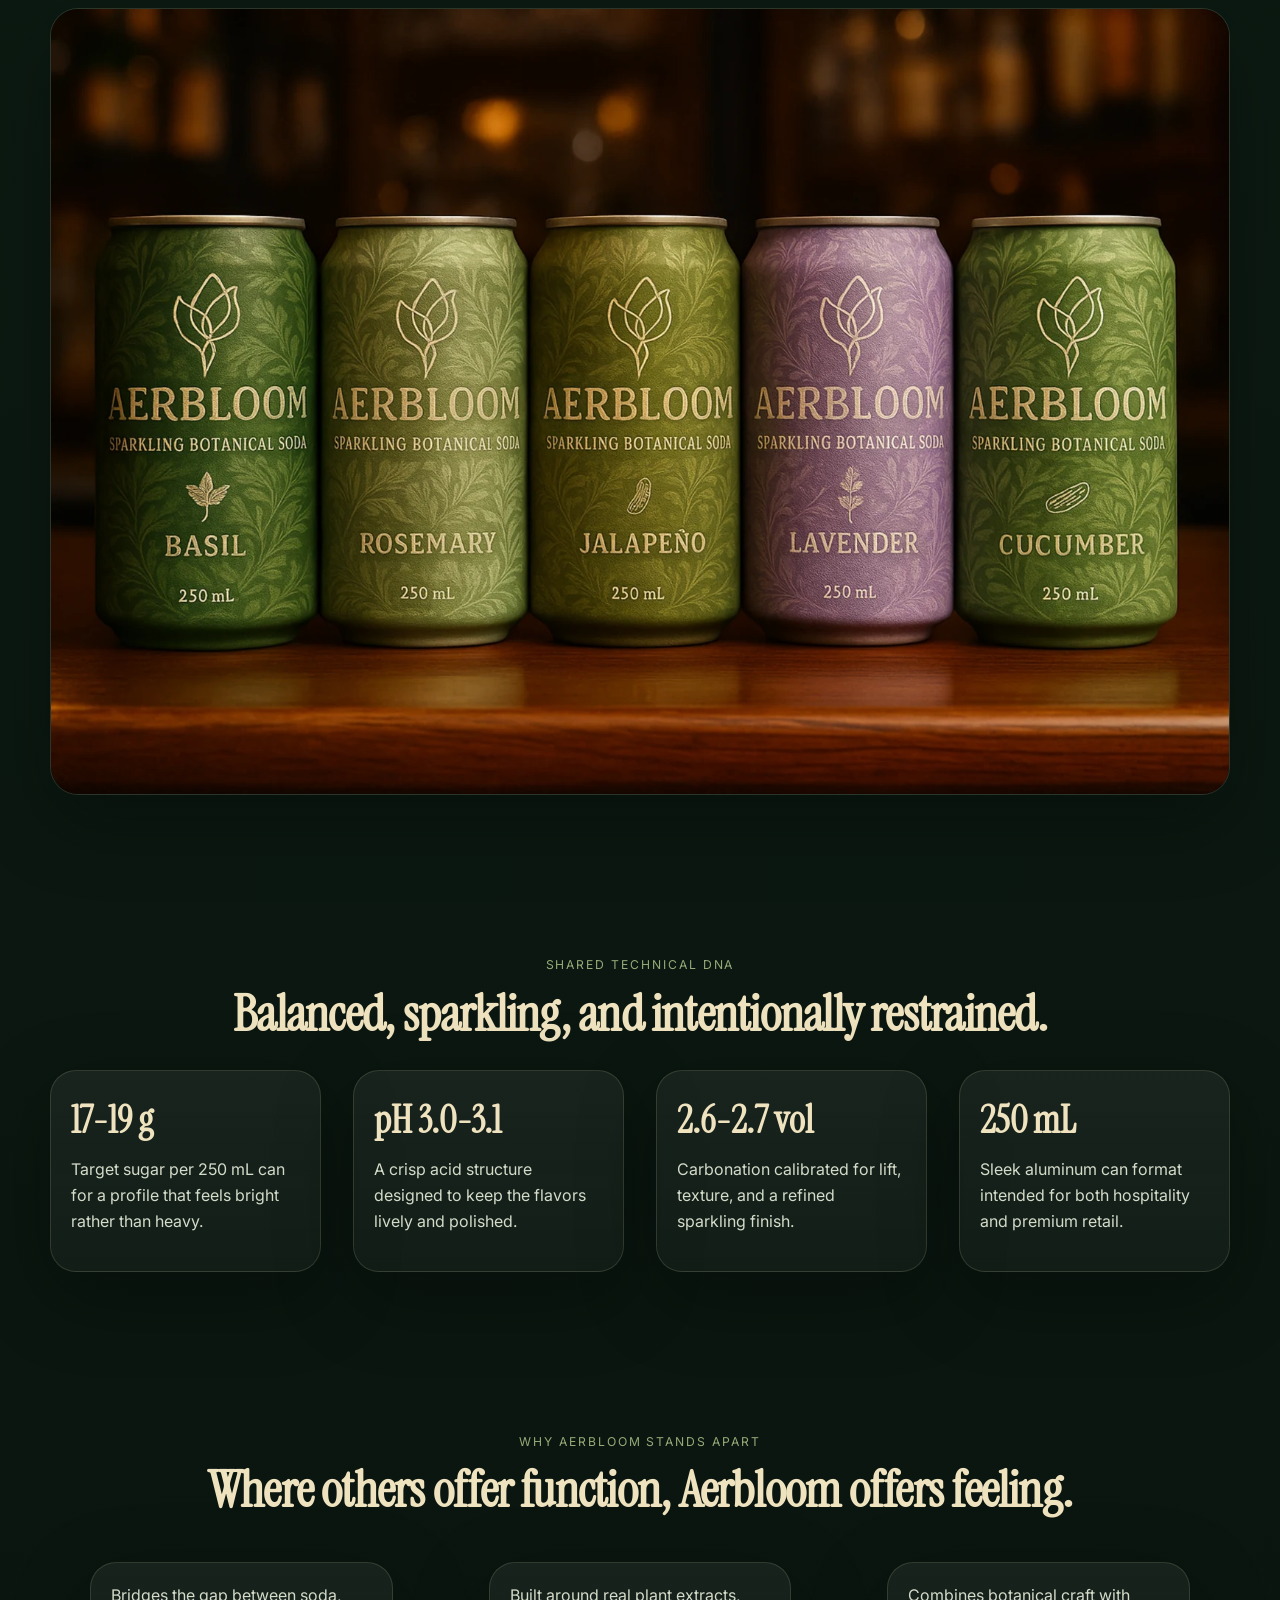
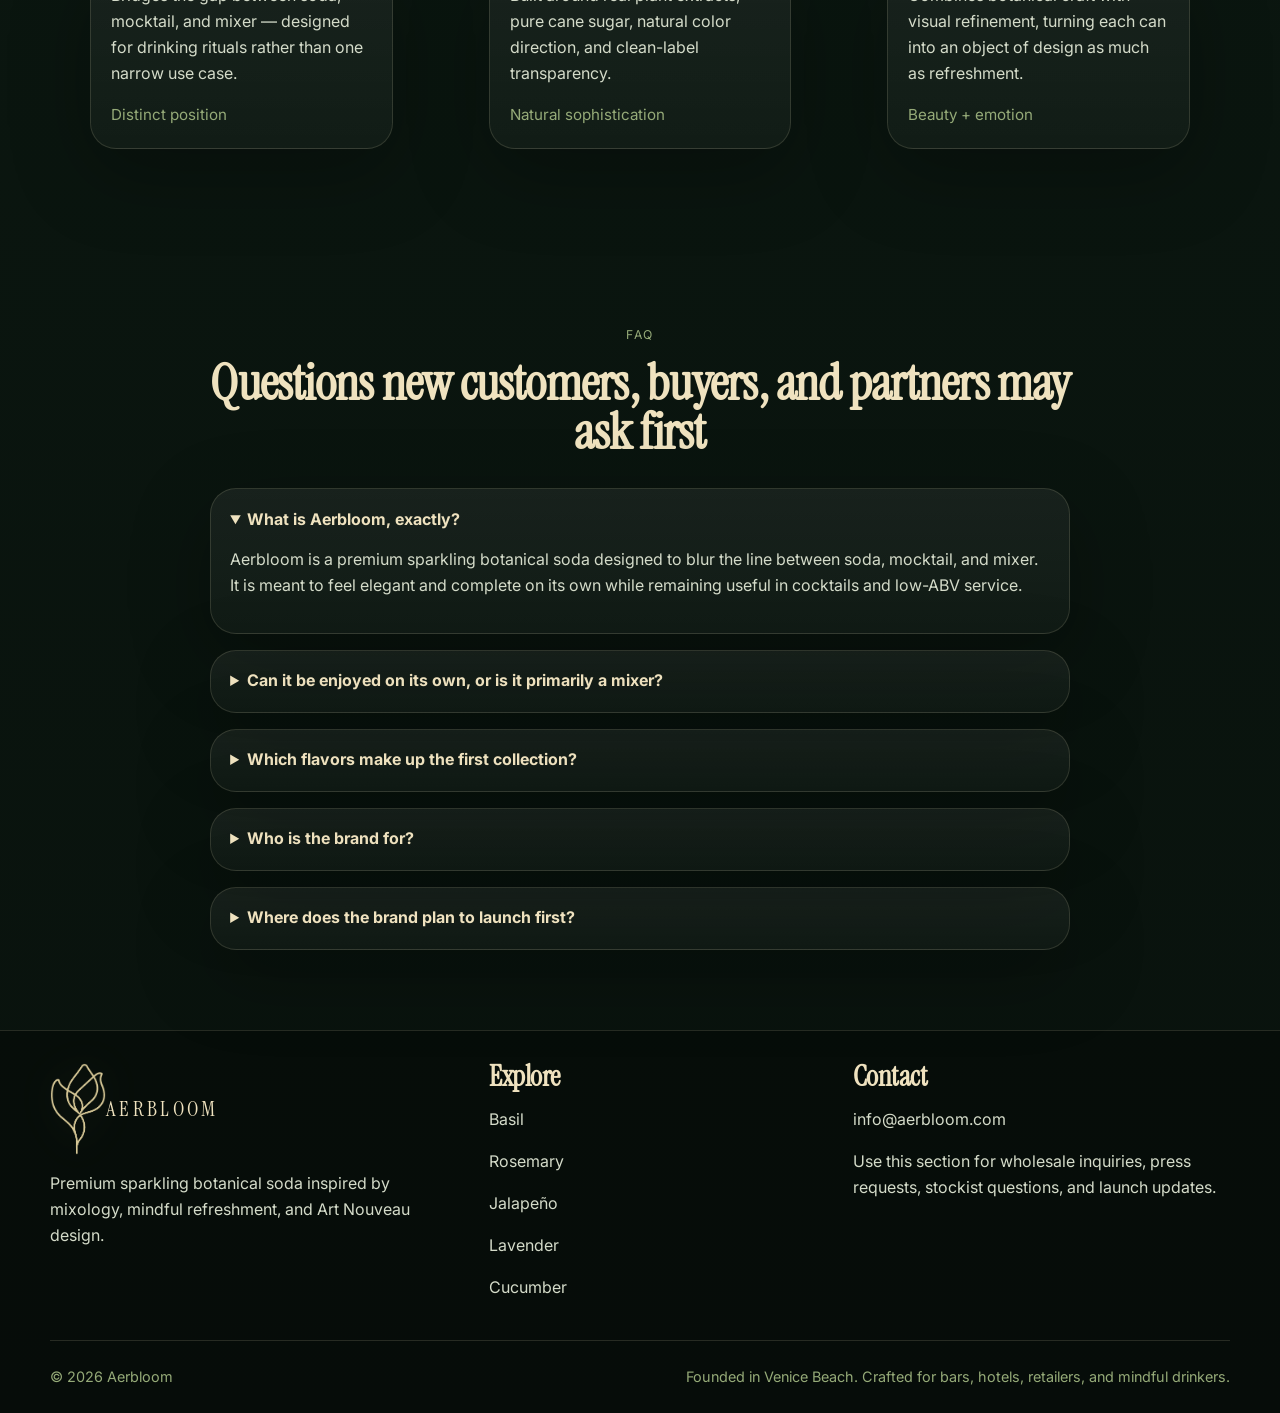
==== commit ac812033: "Update index.html" ====
--- a/index.html
+++ b/index.html
@@ -305,7 +305,7 @@
     </div>
     <div>
       <h3>Contact</h3>
-      <p><a href="mailto:hello@aerbloom.com">hello@aerbloom.com</a></p>
+      <p><a href="mailto:hello@aerbloom.com">info@aerbloom.com</a></p>
       <p>Use this section for wholesale inquiries, press requests, stockist questions, and launch updates.</p>
     </div>
   </div>
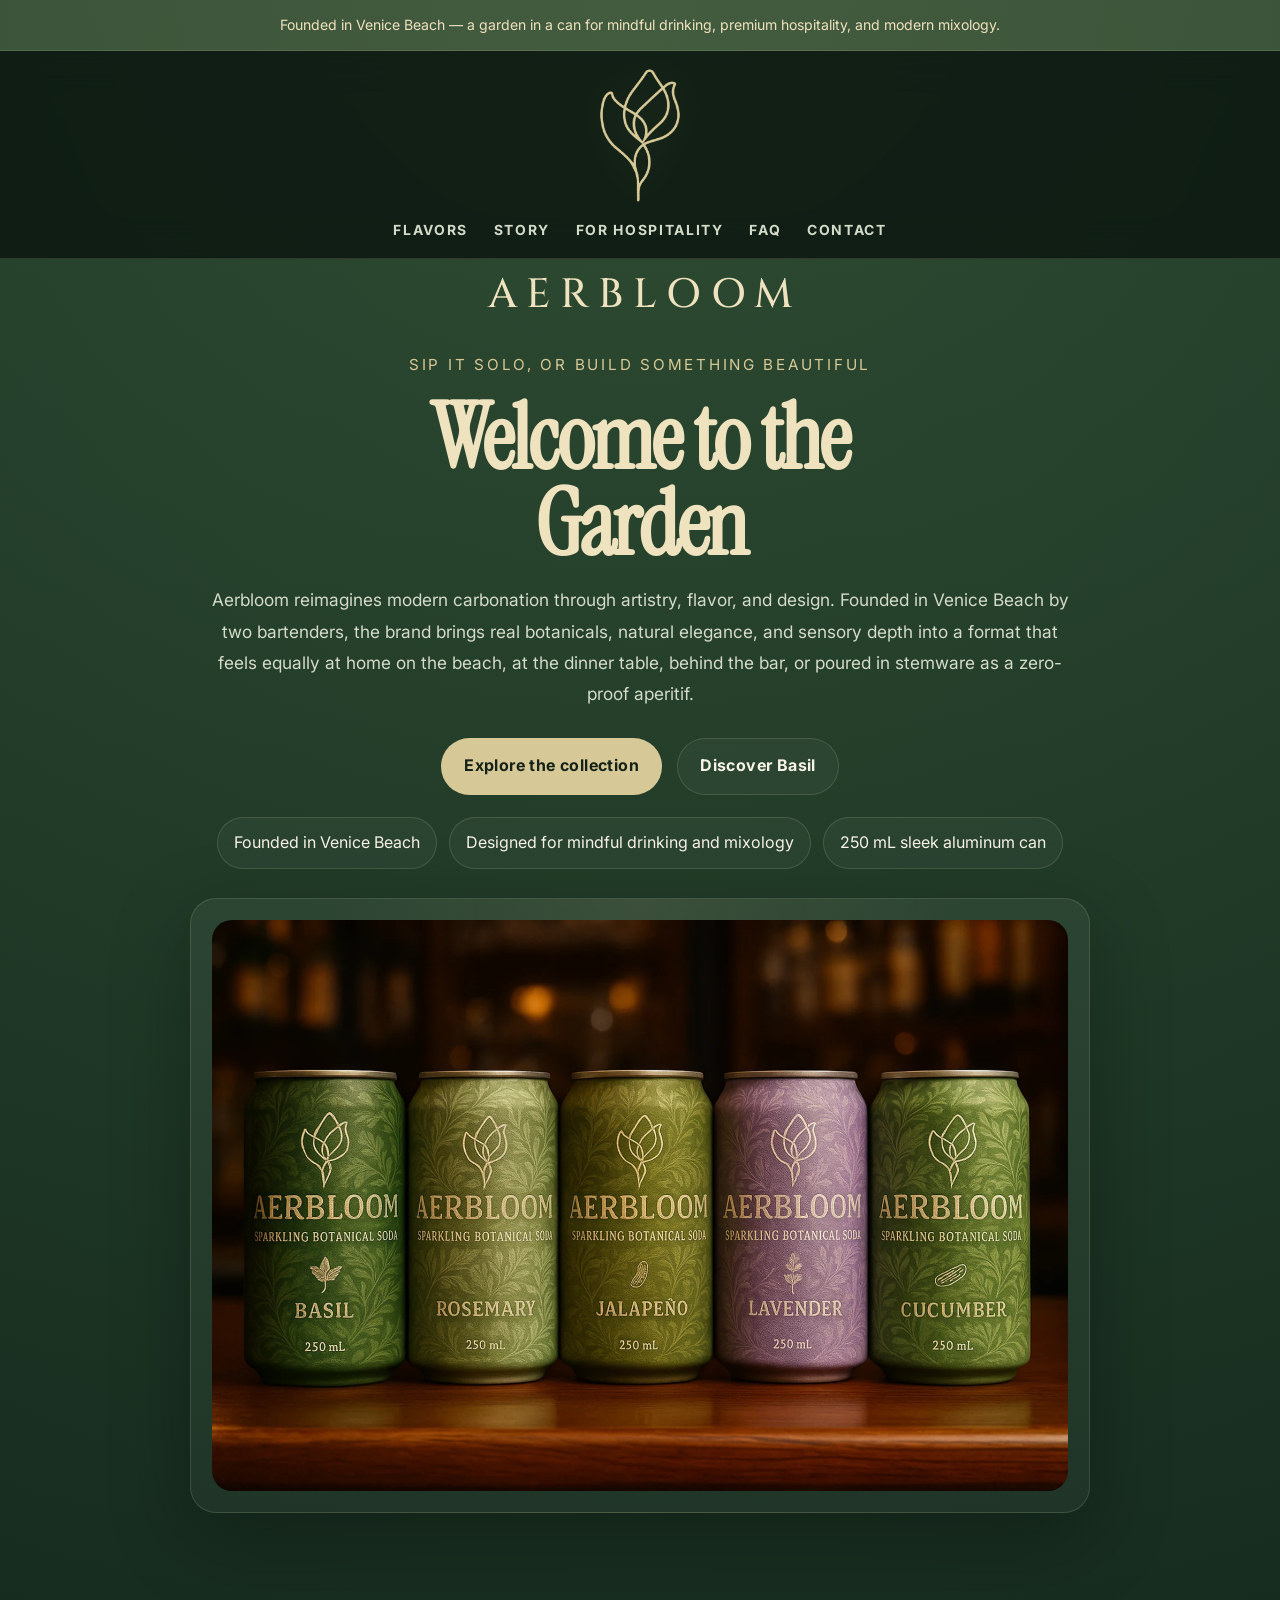
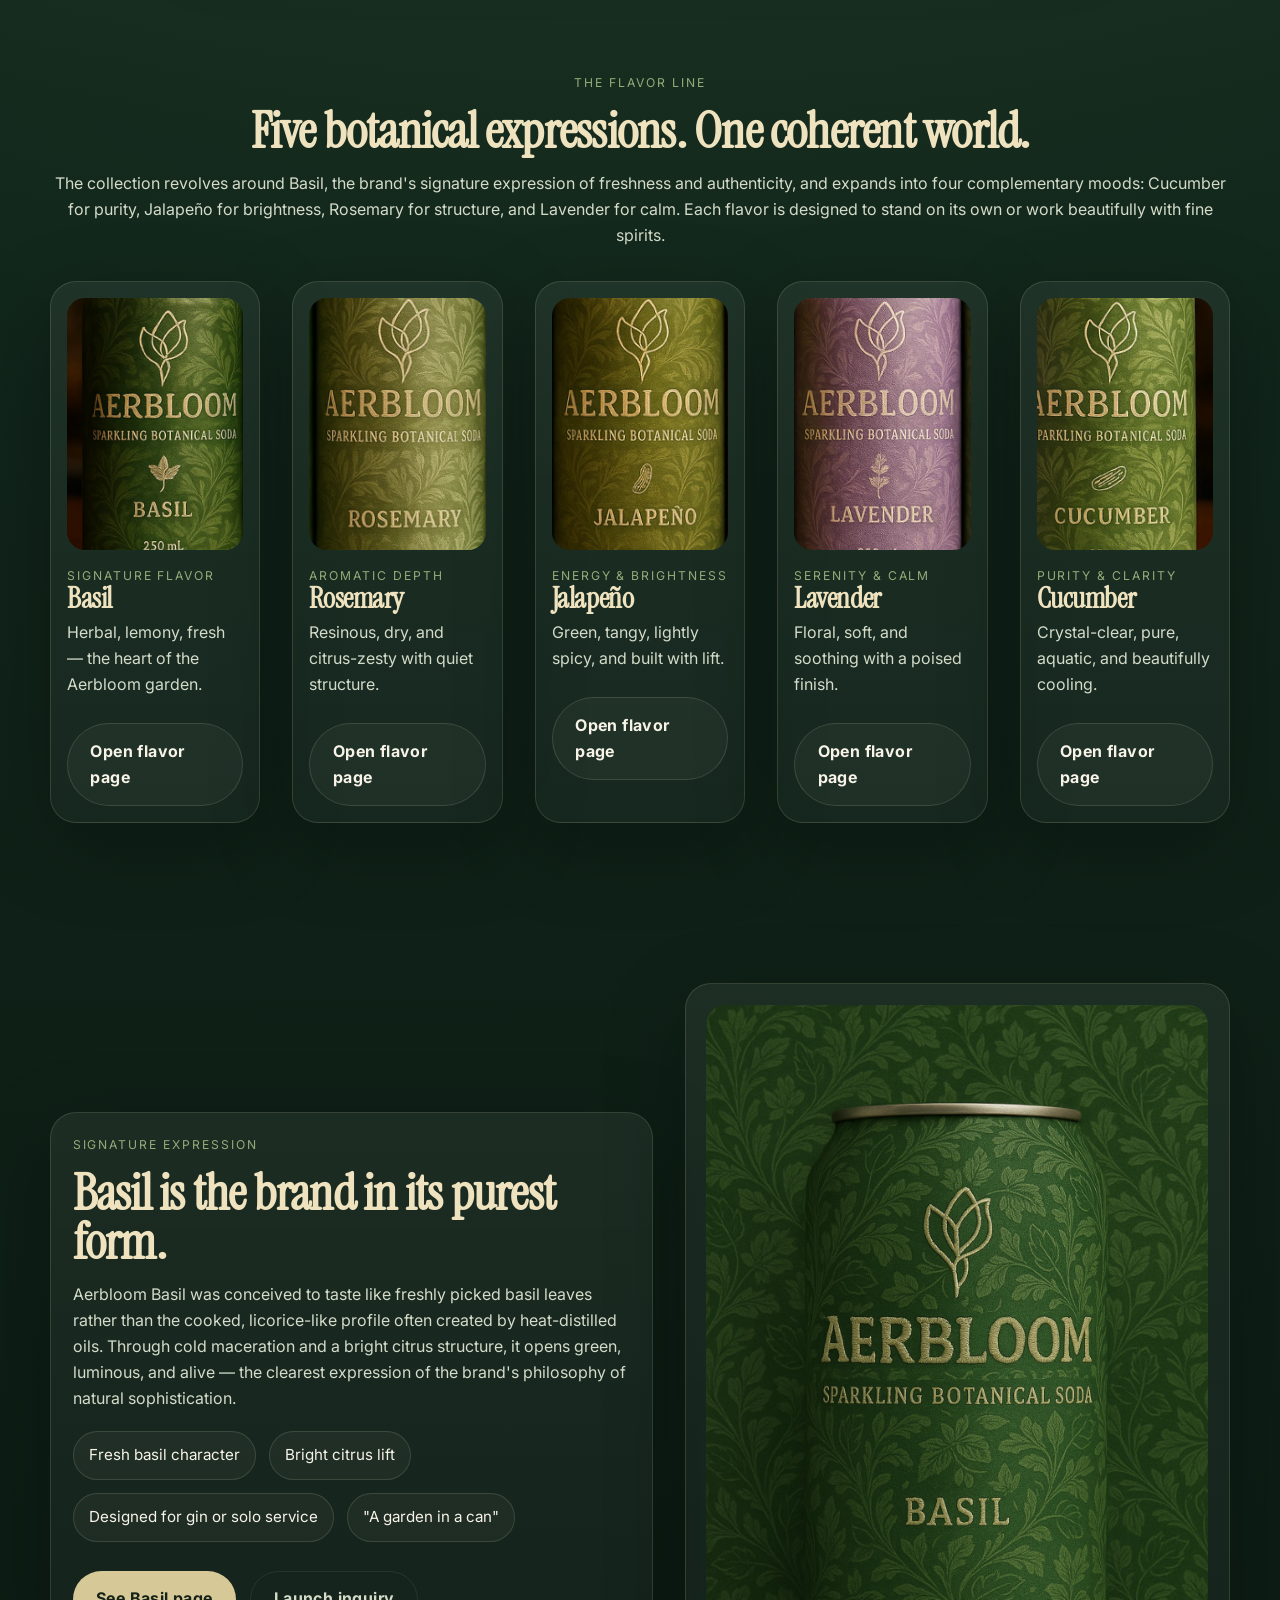
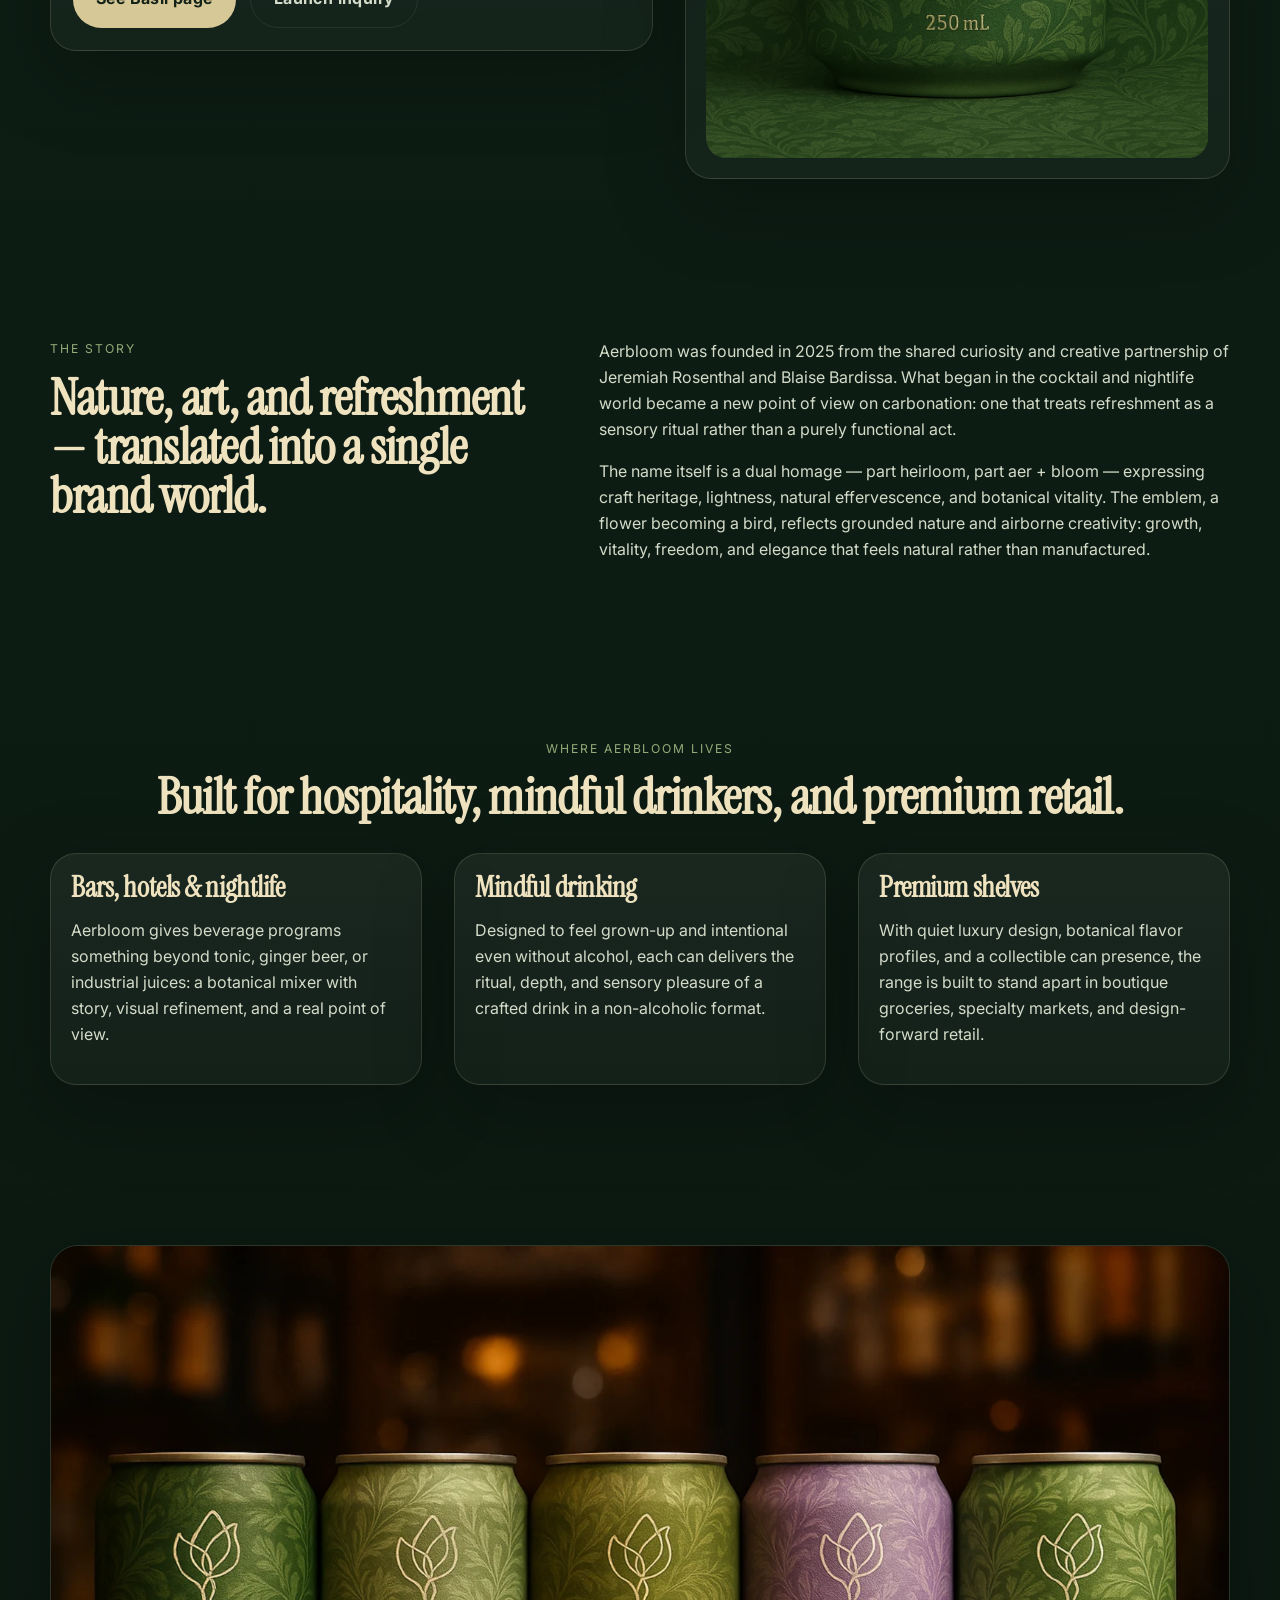
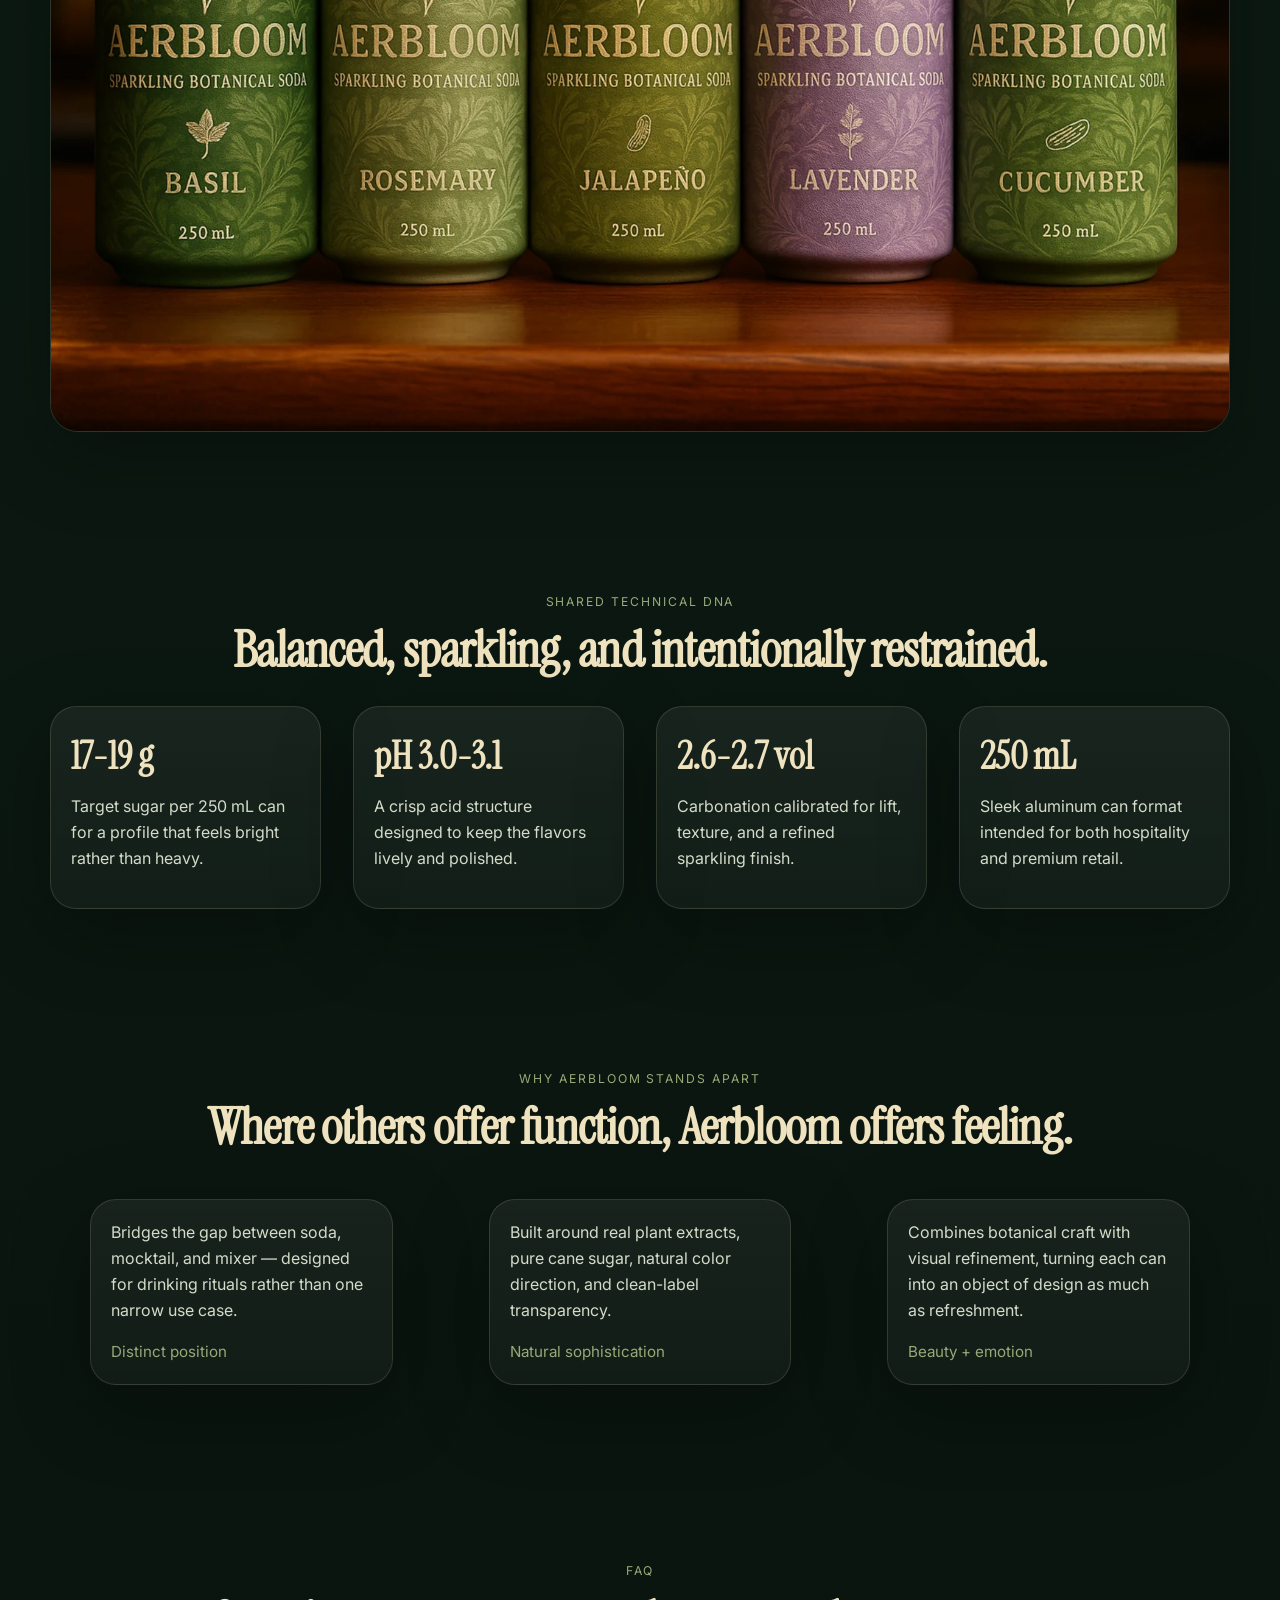
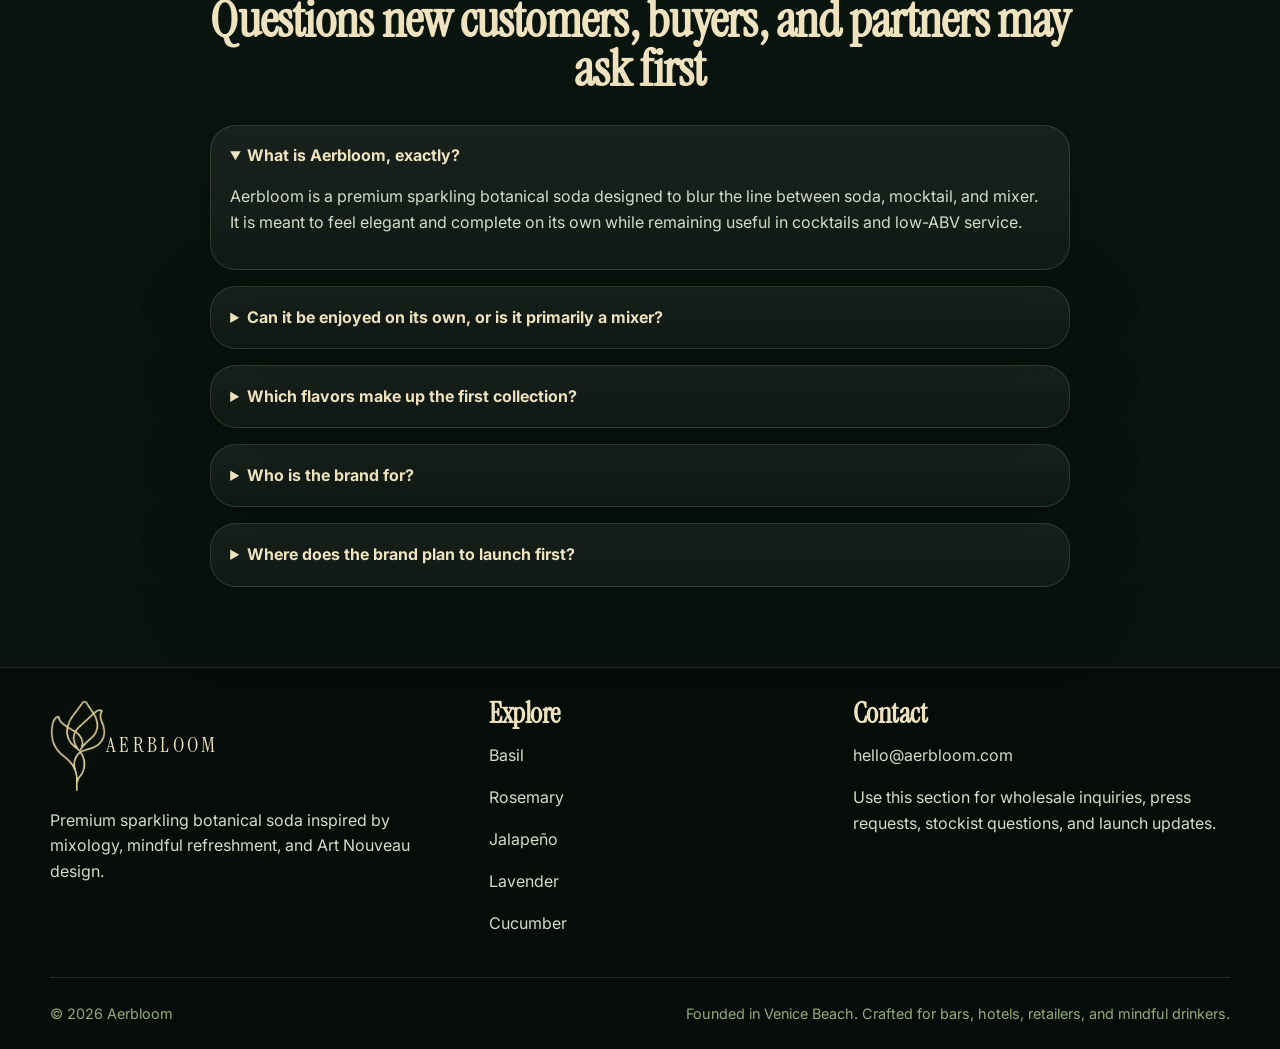
==== commit 682c2985: "Add files via upload" ====
--- a/index.html
+++ b/index.html
@@ -38,9 +38,8 @@
 <main>
   <section class="hero-home section">
     <div class="container hero-home-grid">
-      <div class="hero-lockup">
-        <img class="hero-logo-mark" src="assets/logo-gold-clear-tight.webp" alt="Aerbloom emblem" />
-        <p class="hero-brand brand-wordmark">AERBLOOM</p>
+      <div class="hero-lockup hero-lockup-text-only">
+        <p class="hero-brand brand-wordmark hero-brand-larger">AERBLOOM</p>
       </div>
       <div class="hero-copy center">
         <p class="eyebrow hero-eyebrow">Sip it solo, or build something beautiful</p>
@@ -305,7 +304,7 @@
     </div>
     <div>
       <h3>Contact</h3>
-      <p><a href="mailto:hello@aerbloom.com">info@aerbloom.com</a></p>
+      <p><a href="mailto:hello@aerbloom.com">hello@aerbloom.com</a></p>
       <p>Use this section for wholesale inquiries, press requests, stockist questions, and launch updates.</p>
     </div>
   </div>
--- a/styles.css
+++ b/styles.css
@@ -459,8 +459,12 @@
   display: flex;
   flex-direction: column;
   align-items: center;
-  gap: 1rem;
-  margin-bottom: 0.4rem;
+  justify-content: center;
+  gap: 0.35rem;
+  margin-bottom: 0.2rem;
+}
+.hero-lockup-text-only {
+  margin-bottom: 0.55rem;
 }
 .hero-logo-mark {
   width: min(210px, 34vw);
@@ -473,11 +477,15 @@
   margin: 0;
   color: var(--gold-soft);
   font-family: "Cinzel", Georgia, serif;
-  font-size: clamp(1.5rem, 2.2vw, 2.15rem);
+  font-size: clamp(2rem, 3.2vw, 2.9rem);
   font-weight: 500;
-  letter-spacing: 0.2em;
+  letter-spacing: 0.24em;
   text-transform: uppercase;
-  text-indent: 0.2em;
+  text-indent: 0.24em;
+  line-height: 1;
+}
+.hero-brand-larger {
+  font-size: clamp(2rem, 3.2vw, 2.9rem);
 }
 .hero-eyebrow {
   font-size: 0.95rem;
@@ -546,7 +554,7 @@
   .nav.open { display: flex; }
   .brandmark img { width: 62px; }
   .hero-logo-mark { width: min(150px, 42vw); }
-  .hero-brand { font-size: 1.22rem; letter-spacing: 0.16em; text-indent: 0.16em; }
+  .hero-brand { font-size: 1.55rem; letter-spacing: 0.18em; text-indent: 0.18em; }
   .hero-eyebrow { font-size: 0.82rem; }
   .home-page h1 { max-width: 10.5ch; }
   .footer-bottom { flex-direction: column; }
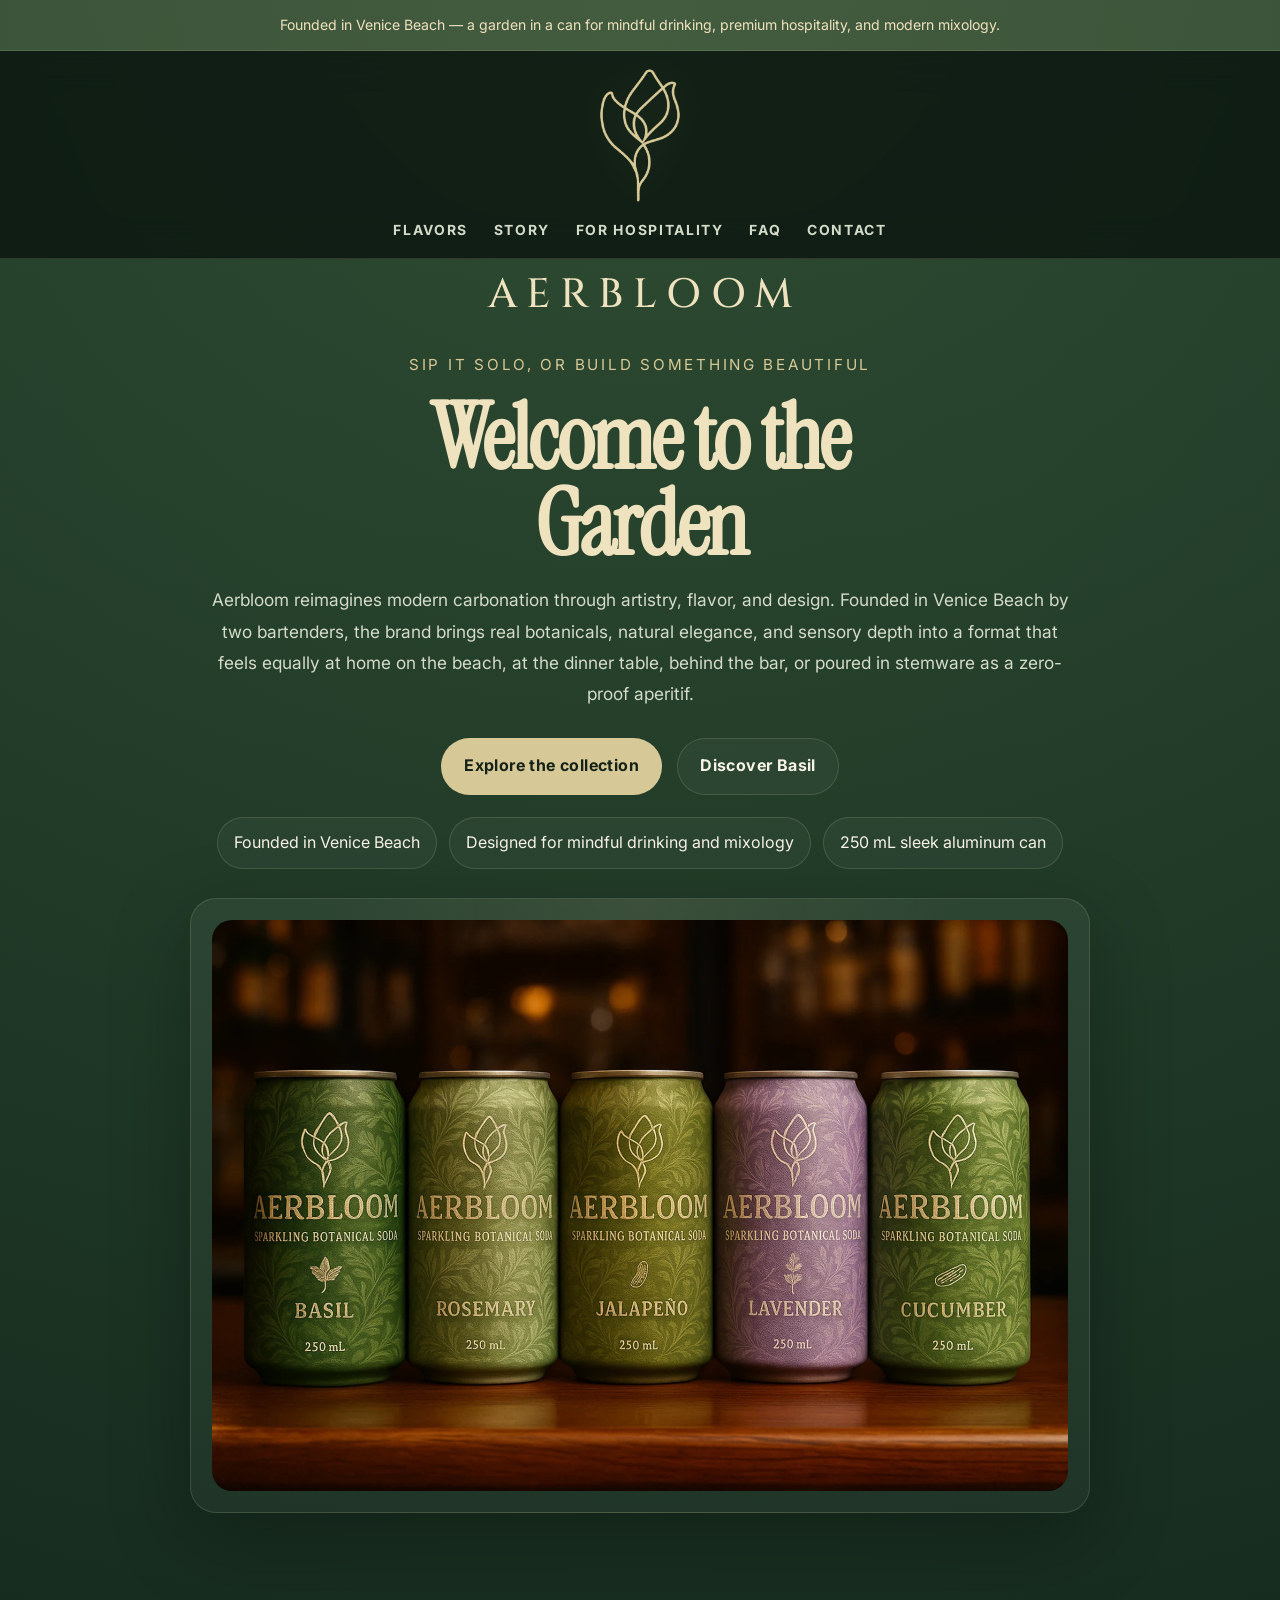
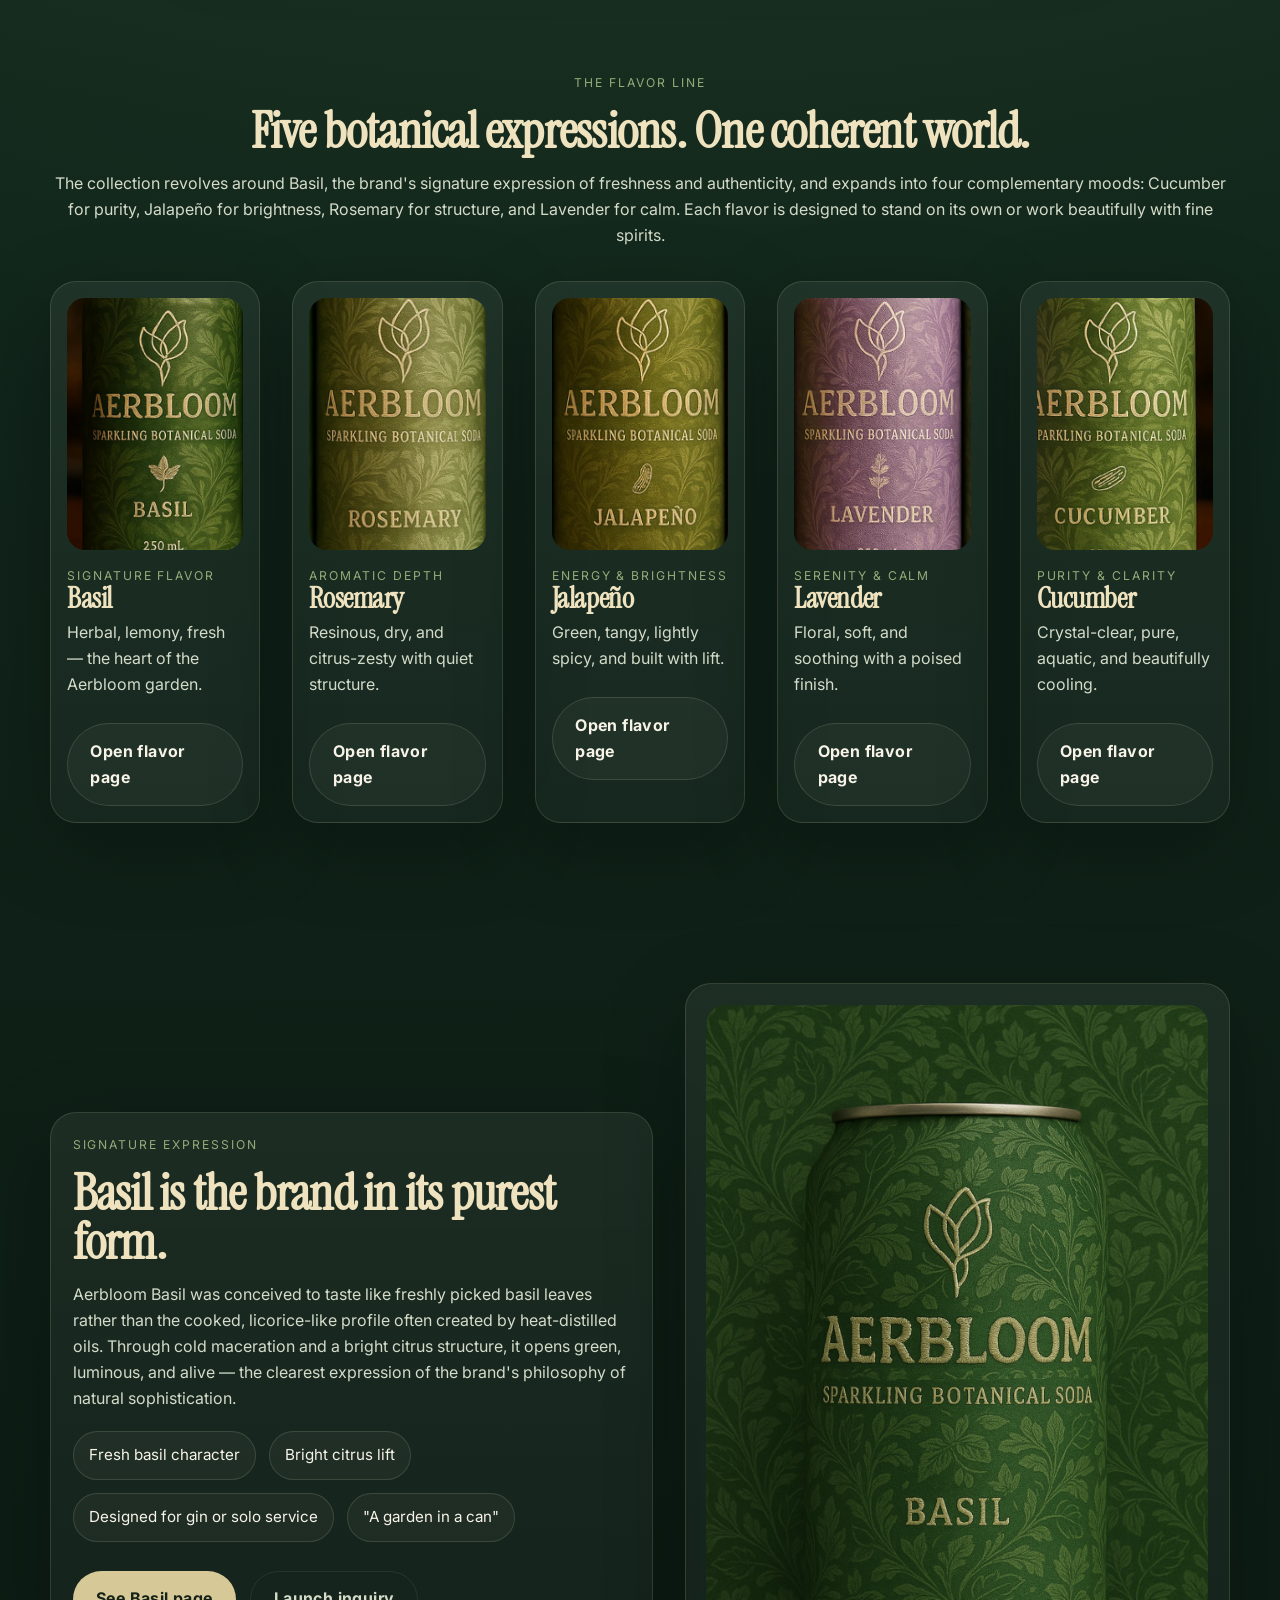
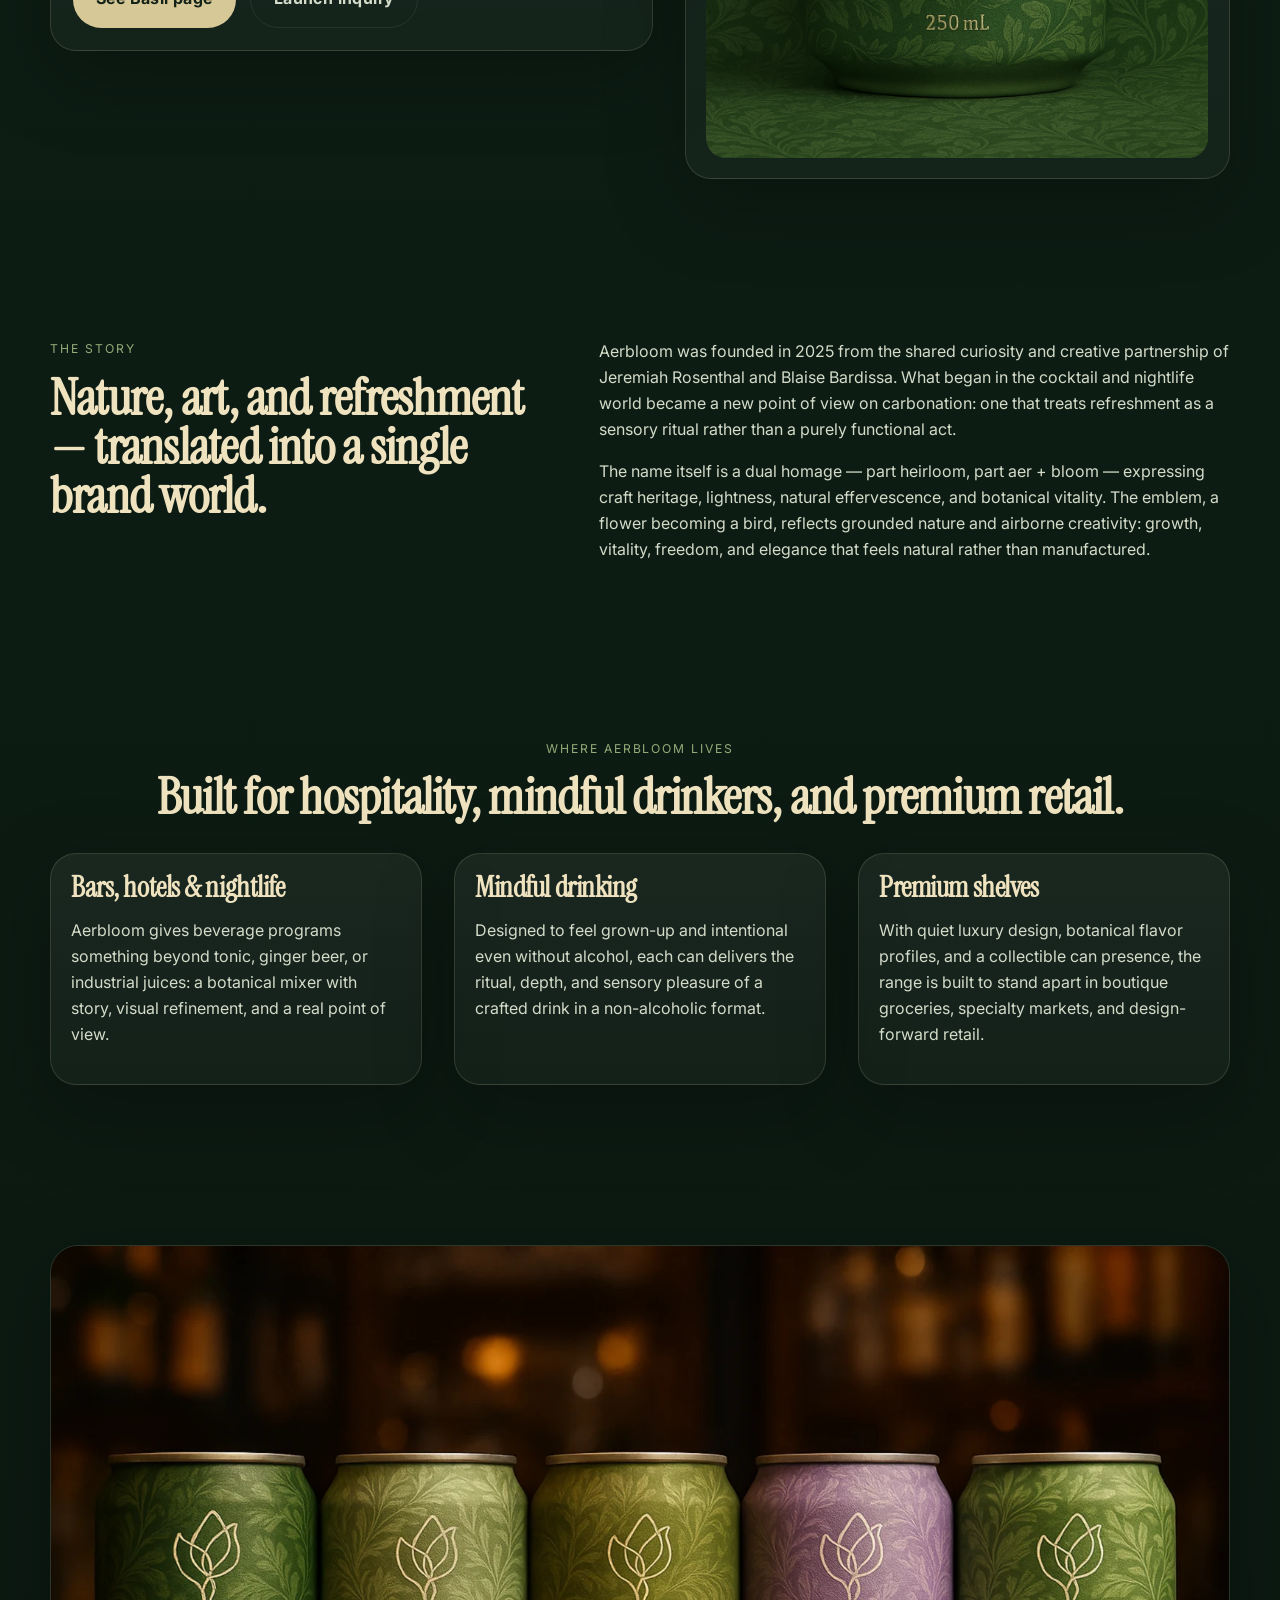
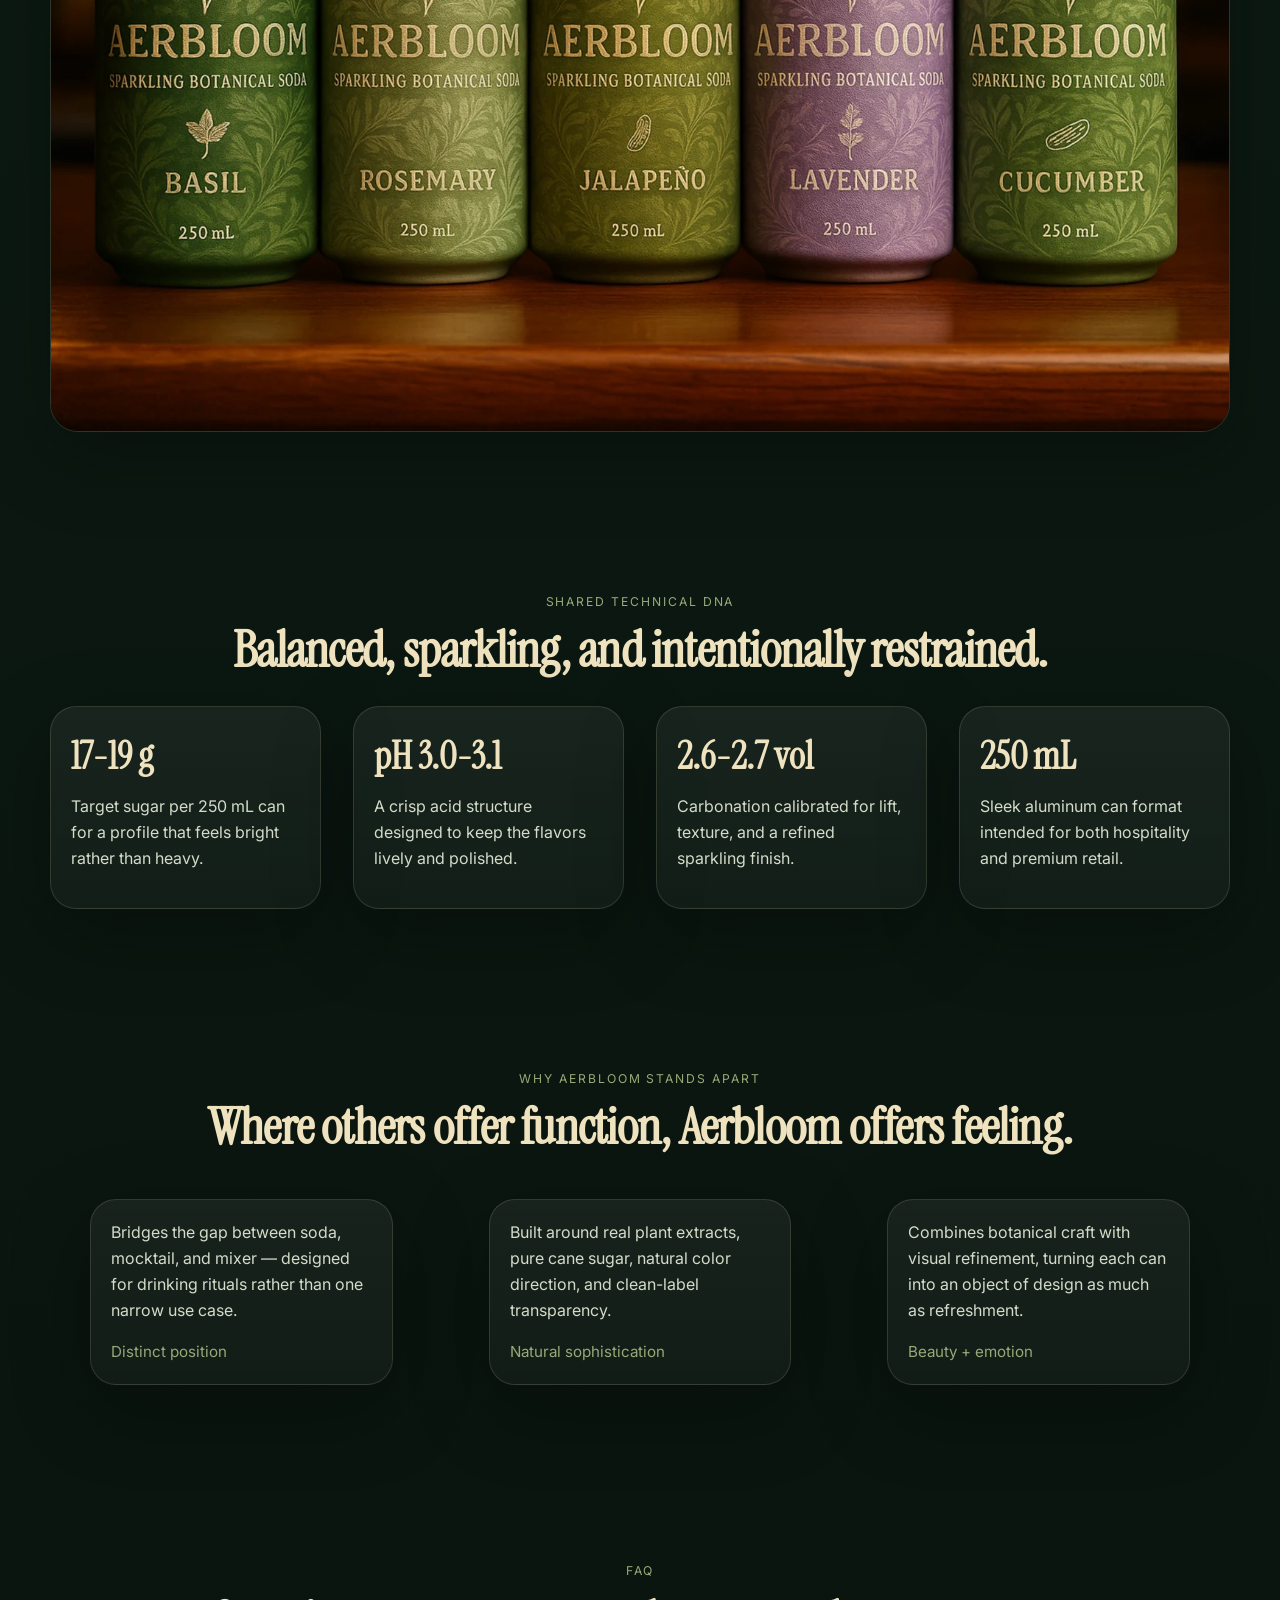
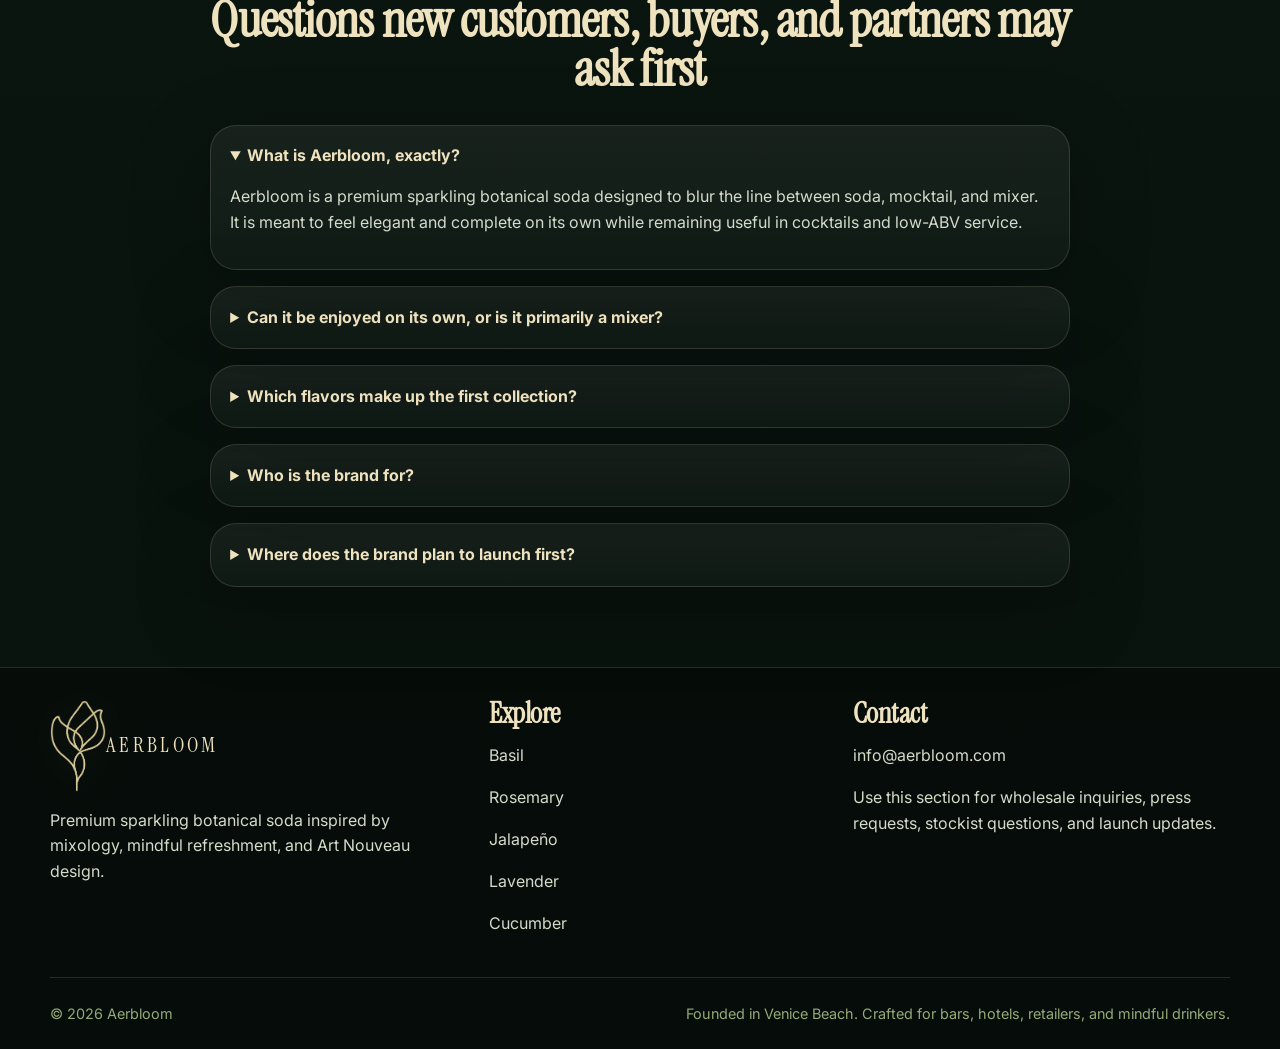
==== commit d7422d58: "Update index.html" ====
--- a/index.html
+++ b/index.html
@@ -304,7 +304,7 @@
     </div>
     <div>
       <h3>Contact</h3>
-      <p><a href="mailto:hello@aerbloom.com">hello@aerbloom.com</a></p>
+      <p><a href="mailto:info@aerbloom.com">info@aerbloom.com</a></p>
       <p>Use this section for wholesale inquiries, press requests, stockist questions, and launch updates.</p>
     </div>
   </div>
